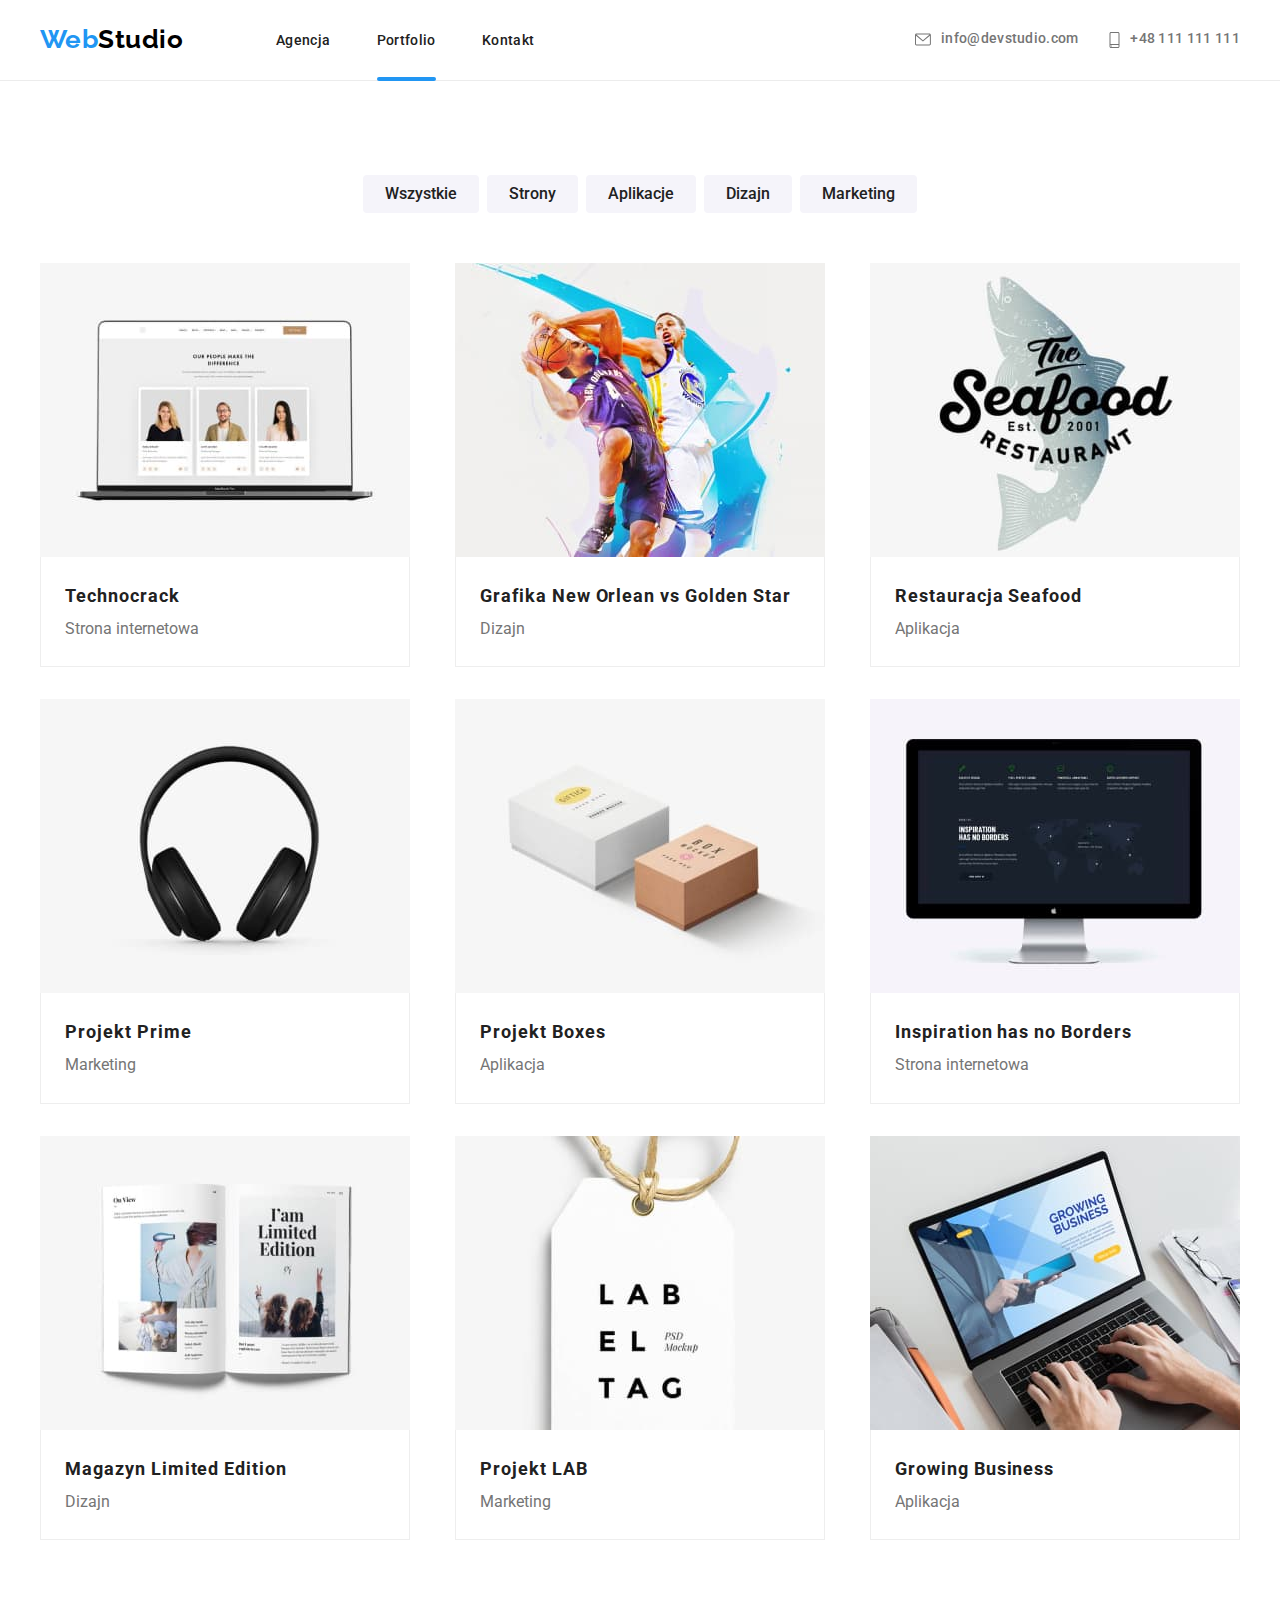
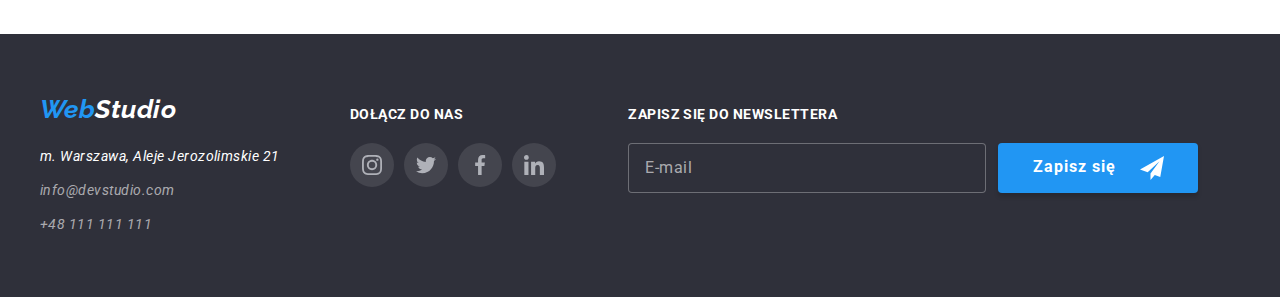
==== portfolio.html @ 19b83a30 "code update" ====
<!DOCTYPE html>
<html lang="pl">
  <head>
    <meta charset="UTF-8" />
    <title>Portfolio</title>
    <link
      rel="stylesheet"
      href="https://cdnjs.cloudflare.com/ajax/libs/modern-normalize/1.0.0/modern-normalize.min.css"
    />
    <link href="css/styles.css" rel="stylesheet" />
    <link rel="preconnect" href="https://fonts.googleapis.com" />
    <link rel="preconnect" href="https://fonts.gstatic.com" crossorigin />
    <link
      href="https://fonts.googleapis.com/css2?family=Raleway:wght@700&family=Roboto:wght@400;500;700;900&display=swap"
      rel="stylesheet"
    />
  </head>
  <body>
    <header class="header">
      <div class="container header-style list-display">
        <a class="page-logo page-logo--right" href="index.html"
          ><span class="page-logo page-logo--left">Web</span>Studio
        </a>
        <nav class="main-nav">
          <ul class="main-nav__list list-display">
            <li class="main-nav__item">
              <a class="main-nav__link" href="./index.html">Agencja</a>
            </li>
            <li>
              <a class="main-nav__link main-nav__item--is-active" href="portfolio.html"
                >Portfolio
              </a>
            </li>
            <li><a class="main-nav__link" href="">Kontakt</a></li>
          </ul>
        </nav>
        <div class="header-mail-section">
          <svg class="header-mail-section__envelope-icon" width="16" height="13">
            <use href="images/icons.svg#icon-envelope"></use>
          </svg>
          <a class="header-mail-section__link" href="mailto:info@devstudio.com">
            info@devstudio.com
          </a>
        </div>
        <div class="header-tel-section">
          <svg class="header-tel-section__smartphone-icon" width="11" height="16">
            <use href="images/icons.svg#icon-smartphone"></use>
          </svg>
          <a class="header-tel-section__link" href="tel:48111111111">+48 111 111 111</a>
        </div>
      </div>
    </header>
    <main>
      <!--PRODUCTS NAVIGATION-->
      <div class="container section">
        <nav class="portfolio-nav">
          <ul class="portfolio-nav__set list-display">
            <li>
              <button class="portfolio-nav__button" type="button">Wszystkie</button>
            </li>
            <li>
              <button class="portfolio-nav__button" type="button">Strony</button>
            </li>
            <li>
              <button class="portfolio-nav__button" type="button">Aplikacje</button>
            </li>
            <li>
              <button class="portfolio-nav__button" type="button">Dizajn</button>
            </li>
            <li>
              <button class="portfolio-nav__button" type="button">Marketing</button>
            </li>
          </ul>
        </nav>

        <!--PORTFOLIO - ALL PRODUCTS-->
        <section class="section hero">
          <ul class="product-set list-display">
            <li class="product-set__item">
              <div class="product-set__image">
                <img
                  src="images/portfolio/technocrack.jpg"
                  alt="szablon strony internetowej na ekranie komputera"
                  width="370"
                  height="294"
                />
                <div class="product-set__overlay">
                  <p class="product-set__text">
                    Technocrack jest popularną platformą wykorzystywaną do rozpowszechniania
                    koronawirusa. Firmy wykorzystują tę platformę do celów szpiegowskich i ataków na
                    niezabezpieczone serwery konkurencji
                  </p>
                </div>
              </div>
              <div class="product-set__footer">
                <div class="product-set__name">Technocrack</div>
                <div class="product-set__type">Strona internetowa</div>
              </div>
            </li>
            <li class="product-set__item">
              <div class="product-set__image">
                <img
                  src="images/portfolio/basketball_players.jpg"
                  alt="rysunek przedstawiający dwóch graczy w koszykówkę"
                  width="370"
                  height="294"
                />
                <div class="product-set__overlay">
                  <p class="product-set__text">
                    Technocrack jest popularną platformą wykorzystywaną do rozpowszechniania
                    koronawirusa. Firmy wykorzystują tę platformę do celów szpiegowskich i ataków na
                    niezabezpieczone serwery konkurencji
                  </p>
                </div>
              </div>
              <div class="product-set__footer">
                <div class="product-set__name">Grafika New Orlean vs Golden Star</div>
                <div class="product-set__type">Dizajn</div>
              </div>
            </li>
            <li class="product-set__item">
              <div class="product-set__image">
                <img
                  src="images/portfolio/seafood_restaurant_logo.jpg"
                  alt="logotyp restauracji z owocami morza"
                  width="370"
                  height="294"
                />
                <div class="product-set__overlay">
                  <p class="product-set__text">
                    Technocrack jest popularną platformą wykorzystywaną do rozpowszechniania
                    koronawirusa. Firmy wykorzystują tę platformę do celów szpiegowskich i ataków na
                    niezabezpieczone serwery konkurencji
                  </p>
                </div>
              </div>
              <div class="product-set__footer">
                <div class="product-set__name">Restauracja Seafood</div>
                <div class="product-set__type">Aplikacja</div>
              </div>
            </li>
            <li class="product-set__item">
              <div class="product-set__image">
                <img
                  src="images/portfolio/projekt_prime.jpg"
                  alt="zdjęcie słuchawek nausznych"
                  width="370"
                  height="294"
                />
                <div class="product-set__overlay">
                  <p class="product-set__text">
                    Technocrack jest popularną platformą wykorzystywaną do rozpowszechniania
                    koronawirusa. Firmy wykorzystują tę platformę do celów szpiegowskich i ataków na
                    niezabezpieczone serwery konkurencji
                  </p>
                </div>
              </div>
              <div class="product-set__footer">
                <div class="product-set__name">Projekt Prime</div>
                <div class="product-set__type">Marketing</div>
              </div>
            </li>
            <li class="product-set__item">
              <div class="product-set__image">
                <img
                  src="images/portfolio/projekt_boxes.jpg"
                  alt="zdjęcie dwóch prostokątnych opakowań"
                  width="370"
                  height="294"
                />
                <div class="product-set__overlay">
                  <p class="product-set__text">
                    Technocrack jest popularną platformą wykorzystywaną do rozpowszechniania
                    koronawirusa. Firmy wykorzystują tę platformę do celów szpiegowskich i ataków na
                    niezabezpieczone serwery konkurencji
                  </p>
                </div>
              </div>
              <div class="product-set__footer">
                <div class="product-set__name">Projekt Boxes</div>
                <div class="product-set__type">Aplikacja</div>
              </div>
            </li>
            <li class="product-set__item">
              <div class="product-set__image">
                <img
                  src="images/portfolio/insp_has_no_borders.jpg"
                  alt="monitor komputerowy wyświetlający stronę internetową"
                  width="370"
                  height="294"
                />
                <div class="product-set__overlay">
                  <p class="product-set__text">
                    Technocrack jest popularną platformą wykorzystywaną do rozpowszechniania
                    koronawirusa. Firmy wykorzystują tę platformę do celów szpiegowskich i ataków na
                    niezabezpieczone serwery konkurencji
                  </p>
                </div>
              </div>
              <div class="product-set__footer">
                <div class="product-set__name">Inspiration has no Borders</div>
                <div class="product-set__type">Strona internetowa</div>
              </div>
            </li>
            <li class="product-set__item">
              <div class="product-set__image">
                <img
                  src="images/portfolio/magazyn_lim_edition.jpg"
                  alt="zdjęcie czasopisma drukowanego"
                  width="370"
                  height="294"
                />
                <div class="product-set__overlay">
                  <p class="product-set__text">
                    Technocrack jest popularną platformą wykorzystywaną do rozpowszechniania
                    koronawirusa. Firmy wykorzystują tę platformę do celów szpiegowskich i ataków na
                    niezabezpieczone serwery konkurencji
                  </p>
                </div>
              </div>
              <div class="product-set__footer">
                <div class="product-set__name">Magazyn Limited Edition</div>
                <div class="product-set__type">Dizajn</div>
              </div>
            </li>
            <li class="product-set__item">
              <div class="product-set__image">
                <img
                  src="images/portfolio/projekt_lab.jpg"
                  alt="zdjęcie zawieszki reklamowej"
                  width="370"
                  height="294"
                />
                <div class="product-set__overlay">
                  <p class="product-set__text">
                    Technocrack jest popularną platformą wykorzystywaną do rozpowszechniania
                    koronawirusa. Firmy wykorzystują tę platformę do celów szpiegowskich i ataków na
                    niezabezpieczone serwery konkurencji
                  </p>
                </div>
              </div>
              <div class="product-set__footer">
                <div class="product-set__name">Projekt LAB</div>
                <div class="product-set__type">Marketing</div>
              </div>
            </li>
            <li class="product-set__item">
              <div class="product-set__image">
                <img
                  src="images/portfolio/growing_business.jpg"
                  alt="zdjęcie rąk piszących na klawiaturze laptopa"
                  width="370"
                  height="294"
                />
                <div class="product-set__overlay">
                  <p class="product-set__text">
                    Technocrack jest popularną platformą wykorzystywaną do rozpowszechniania
                    koronawirusa. Firmy wykorzystują tę platformę do celów szpiegowskich i ataków na
                    niezabezpieczone serwery konkurencji
                  </p>
                </div>
              </div>
              <div class="product-set__footer">
                <div class="product-set__name">Growing Business</div>
                <div class="product-set__type">Aplikacja</div>
              </div>
            </li>
          </ul>
        </section>
      </div>
    </main>
    <footer class="footer">
      <div class="container list-display footer__list">
        <address>
          <a class="page-logo page-logo--footer-right" href="index.html">
            <span class="page-logo page-logo--footer-left">Web</span>Studio
          </a>
          <div class="footer-contact">
            <a class="footer-contact__address-link" href="" target="_blank">
              m. Warszawa, Aleje Jerozolimskie 21
            </a>
            <a class="footer-contact__contact-link" href="mailto:info@devstudio.com"
              >info@devstudio.com</a
            >
            <a class="footer-contact__contact-link" href="tel:48111111111">+48 111 111 111</a>
          </div>
        </address>

        <div class="footer-icons">
          <h3 class="footer-icons__header">dołącz do nas</h3>
          <div class="social-links">
            <ul class="list-display social-links__list">
              <li class="social-links__icon-wrapper social-links__icon-wrapper--footer-background">
                <svg class="instagram-icon" width="20" height="20">
                  <use href="./images/icons.svg#icon-instagram"></use>
                </svg>
              </li>
              <li class="social-links__icon-wrapper social-links__icon-wrapper--footer-background">
                <svg class="twitter-icon" width="20" height="30">
                  <use href="./images/icons.svg#icon-twitter"></use>
                </svg>
              </li>
              <li class="social-links__icon-wrapper social-links__icon-wrapper--footer-background">
                <svg class="facebook-icon" width="20" height="20">
                  <use href="./images/icons.svg#icon-facebook"></use>
                </svg>
              </li>
              <li class="social-links__icon-wrapper social-links__icon-wrapper--footer-background">
                <svg class="linkedin-icon" width="20" height="20">
                  <use href="./images/icons.svg#icon-linkedin"></use>
                </svg>
              </li>
            </ul>
          </div>
        </div>
        <form>
          <div class="footer-form" role="group" aria-labelledby="footer-newsletter">
            <p class="footer-form__header" id="footer-newsletter">zapisz się do newslettera</p>
            <label>
              <input
                class="footer-form__input-field"
                type="email"
                name="email"
                placeholder="E-mail"
                required
              />
            </label>
            <button class="button button--newsletter-button" type="submit">
              Zapisz się
              <svg class="footer-form__newsletter-icon" width="24" height="24">
                <use href="./images/icons.svg#icon-send"></use>
              </svg>
            </button>
          </div>
        </form>
      </div>
    </footer>
  </body>
</html>
---- css/styles.css ----
/* GENERAL STYLING */

:root {
  --color-grey: rgb(238, 238, 238);
  --icon-color: rgb(175, 177, 184);
  --hover-color: rgb(33, 150, 243);
  --social-link-color: rgb(175, 177, 184);
  --social-icon-hover: rgb(255, 255, 255);
}

* {
  text-decoration: none;
  color: inherit;
  margin: 0;
  padding: 0;
}

body {
  font-family: 'Roboto', sans-serif;
  color: rgba(33, 33, 33, 1);
}

.container {
  margin: 0 auto;
  width: 75rem;
}

.section {
  padding: 5.9rem 0rem 5.9rem;
}

/* COMMON STYLING */

.list-display {
  list-style: none;
  display: flex;
  align-items: center;
  justify-content: space-between;
}

.header-style {
  justify-content: flex-start;
}

.header {
  border-bottom: 0.06rem solid rgb(236, 236, 236);
}

.page-logo {
  font-family: 'Raleway', sans-serif;
  font-weight: 700;
  font-size: 1.6rem;
  line-height: 1.18;
  letter-spacing: 0.03rem;
}

.page-logo--right {
  color: rgba(0, 0, 0, 1);
  padding: 1.5rem 0rem 1.6rem;
  margin-right: 5.8rem;
}

.page-logo--left {
  color: rgba(33, 150, 243, 1);
  padding: 1.5rem 0rem 1.6rem;
}

.header-mail-section {
  display: flex;
  justify-content: center;
  align-items: center;
  column-gap: 0.63rem;
}

.header-tel-section {
  display: flex;
  justify-content: center;
  align-items: center;
  column-gap: 0.63rem;
}

.header-mail-section__link,
.header-tel-section__link {
  color: rgba(117, 117, 117, 1);
  font-weight: 500;
  font-size: 0.9rem;
  line-height: 1.17;
  letter-spacing: 0.02rem;
  transition-property: color;
  transition-duration: 250ms;
  transition-timing-function: cubic-bezier(0.4, 0, 0.2, 1);
}

.header-mail-section__link {
  margin-right: 1.9rem;
}

.header-mail-section__envelope-icon,
.header-tel-section__smartphone-icon {
  fill: rgba(117, 117, 117, 1);
  cursor: pointer;
  transition-property: fill;
  transition-duration: 250ms;
  transition-timing-function: cubic-bezier(0.4, 0, 0.2, 1);
}

.header-mail-section:hover .header-mail-section__envelope-icon {
  fill: var(--hover-color);
}
.header-mail-section:hover .header-mail-section__link {
  color: var(--hover-color);
}

.header-tel-section:hover .header-tel-section__smartphone-icon {
  fill: var(--hover-color);
}

.header-tel-section:hover .header-tel-section__link {
  color: var(--hover-color);
}

.header-mail-section__link:focus,
.header-tel-section__link:focus {
  color: var(--hover-color);
}

.main-nav {
  flex: 1;
}

.main-nav__list {
  justify-content: flex-start;
  column-gap: 2.9rem;
}

.main-nav__link {
  font-weight: 500;
  font-size: 0.9rem;
  line-height: 1.03;
  letter-spacing: 0.02rem;
  transition-property: color;
  transition-duration: 250ms;
  transition-timing-function: cubic-bezier(0.4, 0, 0.2, 1);
}

.main-nav__item--is-active .main-nav__link {
  color: var(--hover-color);
}

.main-nav__item--is-active {
  position: relative;
}

.main-nav__item--is-active::after {
  content: '';
  position: absolute;
  top: 2.84rem;
  left: 0;
  display: inline-block;
  width: 100%;
  height: 0.25rem;
  background-color: var(--hover-color);
  border-radius: 0.13rem;
}

.main-nav__link:hover,
.main-nav__link:focus {
  color: var(--hover-color);
}

.footer {
  background-color: rgb(47, 48, 58);
  padding: 3.75rem 0rem 3.75rem;
}

.page-logo--footer-left {
  color: var(--hover-color);
}

.page-logo--footer-right {
  color: rgba(255, 255, 255, 1);
}

.footer-contact {
  display: flex;
  flex-direction: column;
  align-items: flex-start;
  margin-top: 1.25rem;
  font-size: 0.9rem;
  line-height: 1.7;
  letter-spacing: 0.03rem;
}

.footer-contact__address-link {
  color: rgba(255, 255, 255, 1);
}

.footer-contact__contact-link {
  color: rgba(255, 255, 255, 0.6);
  margin-top: 0.6rem;
  transition-property: color;
  transition-duration: 250ms;
  transition-timing-function: cubic-bezier(0.4, 0, 0.2, 1);
}

.footer-contact__contact-link:hover,
.footer-contact__address-link:hover {
  color: var(--hover-color);
}

.footer-contact__contact-link:focus,
.footer-contact__address-link:focus {
  color: var(--hover-color);
}

.footer-icons__header {
  color: rgba(255, 255, 255, 1);
  font-weight: 700;
  font-size: 0.88rem;
  line-height: 1.14;
  letter-spacing: 0.03rem;
  text-transform: uppercase;
  margin-bottom: 1.25rem;
}

.footer__list {
  justify-content: flex-start;
  align-items: flex-start;
}

.footer-icons {
  margin-left: 4.38rem;
  margin-top: 0.75rem;
}

.social-links__icon-wrapper--footer-background {
  background-color: rgba(255, 255, 255, 0.1);
}

.footer-instagram-icon,
.footer-twitter-icon,
.footer-facebook-icon,
.footer-linkedin-icon {
  fill: rgba(255, 255, 255, 1);
}

.footer-icon-wrapper:hover {
  background-color: var(--hover-color);
}

.footer-form {
  display: flex;
  position: relative;
  flex-direction: column;
  align-items: flex-start;
  width: 35.63rem;
  margin-left: 4.5rem;
}

.footer-form__header {
  color: rgba(255, 255, 255, 1);
  font-weight: 700;
  font-size: 0.88rem;
  line-height: 1.14;
  letter-spacing: 0.03rem;
  text-transform: uppercase;
  margin-top: 0.75rem;
  margin-bottom: 1.25rem;
}

.button--newsletter-button {
  display: flex;
  justify-content: center;
  align-items: center;
  column-gap: 1.5rem;
  position: absolute;
  bottom: 0;
  right: 0;
  width: 12.5rem;
  height: 3.13rem;
}

.footer-form__newsletter-icon {
  fill: rgb(255, 255, 255);
}

.footer-form__input-field {
  background-color: rgba(47, 48, 58, 1);
  width: 22.38rem;
  height: 3.13rem;
  padding-left: 1rem;
  border: 0.06rem solid rgba(255, 255, 255, 0.3);
  border-radius: 0.25rem;
  color: rgba(255, 255, 255, 1);
  outline: none;
}

.footer-form__input-field::placeholder {
  color: rgba(255, 255, 255, 0.6);
  line-height: 1.25rem;
  letter-spacing: 0.03rem;
}

.footer-form__input-field:focus,
.footer-form__input-field:hover {
  border: 0.06rem solid var(--hover-color);
}

/* INDEX.HTML STYLING */
.main-slogan {
  max-width: 100rem;
  margin: 0 auto;
  background-color: rgba(47, 48, 58, 0.4);
  background-image: url('../images/section/header_background.jpg');
  background-image: linear-gradient(to right, rgb(47, 48, 58) 40%);
  background-size: cover;
}

.main-slogan__text {
  color: rgba(255, 255, 255, 1);
  text-transform: uppercase;
  text-align: center;
  width: 43.5rem;
  margin-top: 6.63rem;
  font-weight: 900;
  font-size: 2.9rem;
  letter-spacing: 0.06rem;
  line-height: 1.36;
  margin-left: auto;
  margin-right: auto;
  margin-bottom: 1.87rem;
}

.button {
  background-color: rgb(33, 150, 243);
  color: rgba(255, 255, 255, 1);
  font-weight: 700;
  font-size: 1rem;
  letter-spacing: 0.06rem;
  line-height: 1.9;
  border: none;
  transition: background-color 250ms cubic-bezier(0.4, 0, 0.2, 1);
  box-shadow: 0rem 0.24rem 0.25rem rgba(0, 0, 0, 0.15);
  border-radius: 0.25rem;
  cursor: pointer;
}

.button:hover,
.button:focus {
  background-color: rgba(0, 124, 214, 1);
}

.button--order-button {
  padding: 0.63rem 2.56rem 0.63rem 2.63rem;
  margin-bottom: 6.63rem;
  margin-left: 31.2rem;
}

.main-description {
  padding-bottom: 0;
}

.main-description__set {
  column-gap: 1.88rem;
}

.main-description__item {
  flex-basis: calc((100% - 5.6rem) / 4);
}

.main-description__card {
  background-color: rgba(245, 244, 250, 1);
  height: 7.5rem;
  margin-bottom: 1.88rem;
  padding-left: 6.48rem;
  padding-top: 1.56rem;
}

.main-description__header {
  text-transform: uppercase;
  margin-bottom: 0.63rem;
  font-weight: 700;
  font-size: 0.86rem;
  line-height: 1.17;
  letter-spacing: 0.03rem;
}

.main-description__paragraph {
  color: rgba(117, 117, 117, 1);
  width: 16.9rem;
  font-size: 0.86rem;
  line-height: 1.7;
  letter-spacing: 0.03rem;
}

.hero {
  padding: 0;
}

.hero-header {
  text-align: center;
  font-size: 2rem;
  line-height: 1.17;
  letter-spacing: 0.03rem;
  margin-bottom: 3.1rem;
}

.hero-list__item {
  position: relative;
}

.hero-list__label {
  position: absolute;
  left: 0;
  top: 14rem;
  width: 100%;
  height: 4.38rem;
  background-color: rgba(47, 48, 58, 0.8);
}

.hero-list__slogan {
  font-weight: 700;
  font-size: 0.88rem;
  line-height: 1rem;
  text-align: center;
  margin-top: 1.69rem;
  letter-spacing: 0.03rem;
  text-transform: uppercase;
  color: rgb(255, 255, 255);
}

.our-team {
  background-color: rgb(245, 244, 250);
}

.team-members-card {
  display: flex;
  flex-direction: column;
  justify-content: center;
  align-items: center;
  row-gap: 0.63rem;
  padding-bottom: 1.88rem;
  background-color: rgba(255, 255, 255, 1);
  box-shadow: 0rem 0.06rem 0.19rem rgba(0, 0, 0, 0.12), 0rem 0.06rem 0.06rem rgba(0, 0, 0, 0.14),
    0rem 0.13rem 0.06rem rgba(0, 0, 0, 0.2);
  border-radius: 0rem 0rem 0.25rem 0.25rem;
}

.team-members-card__image {
  display: block;
  margin-bottom: 1.25rem;
}

.team-members-card__name {
  font-weight: 500;
  font-size: 1rem;
  line-height: 1.17;
  letter-spacing: 0.03rem;
}

.team-members-card__job {
  color: rgba(117, 117, 117, 1);
  font-size: 1rem;
  line-height: 1.17;
  letter-spacing: 0.03rem;
}

.social-links__icon-wrapper {
  display: flex;
  justify-content: center;
  align-items: center;
  width: 2.75rem;
  height: 2.75rem;
  border-radius: 50%;
  transition-property: background-color, fill;
  transition-duration: 250ms;
  transition-timing-function: cubic-bezier(0.4, 0, 0.2, 1);
  cursor: pointer;
}

.social-links__icon-wrapper:hover {
  background-color: var(--hover-color);
}

.social-links__icon-wrapper:hover .instagram-icon {
  fill: var(--social-icon-hover);
}

.social-links__icon-wrapper:hover .twitter-icon {
  fill: var(--social-icon-hover);
}

.social-links__icon-wrapper:hover .facebook-icon {
  fill: var(--social-icon-hover);
}

.social-links__icon-wrapper:hover .linkedin-icon {
  fill: var(--social-icon-hover);
}

.instagram-icon,
.twitter-icon,
.facebook-icon,
.linkedin-icon {
  fill: var(--social-link-color);
}

.instagram-icon:hover {
  fill: var(--social-icon-hover);
}

.twitter-icon:hover {
  fill: var(--social-icon-hover);
}

.facebook-icon:hover {
  fill: var(--social-icon-hover);
}

.linkedin-icon:hover {
  fill: var(--social-icon-hover);
}

.social-links__list {
  justify-content: space-between;
  column-gap: 0.63rem;
  margin-top: 0.38rem;
}

.our-clients-list__icon {
  fill: var(--icon-color);
  transition-property: fill;
  transition-duration: 250ms;
  transition-timing-function: cubic-bezier(0.4, 0, 0.2, 1);
}

.our-clients-list__item {
  display: flex;
  justify-content: center;
  align-items: center;
  flex-basis: calc((100% - 11.25rem) / 6);
  height: 5.75rem;
  border: 0.06rem solid rgba(175, 177, 184, 1);
  border-radius: 0.25rem;
  transition-property: border-color, fill;
  transition-duration: 250ms;
  transition-timing-function: cubic-bezier(0.4, 0, 0.2, 1);
}

.our-clients-list__item:hover {
  cursor: pointer;
  border: 0.06rem solid rgb(33, 150, 243);
  border-radius: 0.25rem;
}

.our-clients-list__item:hover .our-clients-list__icon {
  cursor: pointer;
  fill: var(--hover-color);
}

.our-clients-list__item:focus {
  border: 0.06rem solid rgb(33, 150, 243);
  border-radius: 0.25rem;
}

.our-clients-item:focus .our-clients-list__icon {
  cursor: pointer;
  fill: var(--hover-color);
}

/* MODAL */

.backdrop {
  position: fixed;
  left: 0;
  top: 0;
  width: 100%;
  height: 100%;
  background-color: rgba(0, 0, 0, 0.5);
}

.modal__close-button {
  position: absolute;
  width: 1.88rem;
  height: 1.88rem;
  top: 0.5rem;
  right: 0.5rem;
  border: 0.06rem solid rgba(0, 0, 0, 0.1);
  background-color: rgb(255, 255, 255);
  border-radius: 50%;
  transition-property: background-color, color;
  transition-duration: 250ms;
  transition-timing-function: cubic-bezier(0.4, 0, 0.2, 1);
}

.modal__close-button:hover,
.modal__close-button:focus {
  background-color: rgba(0, 0, 0);
  color: rgb(255, 255, 255);
  cursor: pointer;
}

.modal {
  position: absolute;
  top: 50%;
  left: 50%;
  width: 33rem;
  height: 36.31rem;
  padding: 2.5rem;
  background-color: rgb(255, 255, 255);
  transform: translate(-50%, -50%);
  transition-duration: 250ms;
  transition-timing-function: cubic-bezier(0.4, 0, 0.2, 1);
}

.backdrop.is-hidden .modal {
  transform: translate(-50%, -50%) scale(0.5);
}

.is-hidden {
  pointer-events: none;
  visibility: hidden;
  opacity: 0;
  transition-duration: 250ms;
  transition-timing-function: cubic-bezier(0.4, 0, 0.2, 1);
}

/* MODAL FORM */
.modal-form {
  position: relative;
  display: flex;
  row-gap: 0.63rem;
  flex-direction: column;
}

.modal-form__header {
  font-weight: 700;
  font-size: 1.25rem;
  line-height: 1.44rem;
  text-align: center;
  letter-spacing: 0.03rem;
  margin-bottom: 0.5rem;
  color: rgb(33, 33, 33);
}

.modal-form__label {
  display: flex;
  position: relative;
  flex-direction: column;
  justify-content: center;
  row-gap: 0.25rem;
  font-size: 0.75rem;
  line-height: 0.88rem;
  letter-spacing: 0.01rem;
  color: rgb(117, 117, 117);
}

.modal-form__input {
  width: 28rem;
  height: 2.5rem;
  padding-left: 2.63rem;
  border: 0.06rem solid rgba(33, 33, 33, 0.2);
  border-radius: 0.25rem;
}

.modal-form__input:focus {
  border: 0.06rem solid var(--hover-color);
}

.modal-form__input:focus + .modal-form__icon {
  fill: var(--hover-color);
}

.form-footer {
  position: relative;
  display: flex;
  justify-content: center;
  align-items: center;
  font-size: 0.88rem;
  line-height: 1.5rem;
  letter-spacing: 0.03rem;
  color: rgba(117, 117, 117, 1);
}

.form-footer__policy-label {
  display: flex;
  justify-content: center;
  align-items: center;
}

/* HIDE DEFAULT CHECKBOX */
.form-footer__policy-input {
  position: absolute;
  display: inline-block;
  left: 0.81rem;
  opacity: 0;
  cursor: pointer;
}

/* CREATE CUSTOM CHECKBOX */
.form-footer__checkbox-unchecked,
.form-footer__checkbox-checked {
  margin-right: 0.44rem;
}

.form-footer__checkbox-checked {
  display: none;
  fill: rgb(255, 255, 255);
}

.form-footer__policy-input:focus + .form-footer__checkbox-unchecked {
  box-shadow: 0 0 0 0.19rem var(--hover-color);
}

.form-footer__policy-label:hover {
  cursor: pointer;
}

.form-footer__policy-input:checked ~ .form-footer__checkbox-checked {
  display: inline-block;
}

.form-footer__policy-input:checked + .form-footer__checkbox-unchecked {
  display: none;
}

/* ------------------------- */

.form-footer__link {
  text-decoration: underline;
  color: rgba(33, 150, 243, 1);
}

.modal-form__comment-section {
  resize: none;
  padding: 0.75rem 1rem;
  border: 0.06rem solid rgba(33, 33, 33, 0.2);
  border-radius: 0.25rem;
}

.modal-form__comment-section,
.modal-form__input {
  outline: none;
  transition: border 250ms cubic-bezier(0.4, 0, 0.2, 1);
}

.modal-form__comment-section:focus,
.modal-form__input:focus {
  border: 0.06rem solid var(--hover-color);
}

.modal-form__comment-section::placeholder {
  font-size: 0.75rem;
  line-height: 0.88rem;
  letter-spacing: 0.01rem;
  color: rgba(117, 117, 117, 0.5);
}

.button--modal-footer {
  position: absolute;
  bottom: 2.5rem;
  left: 50%;
  transform: translateX(-50%);
  width: 12.5rem;
  height: 3.13rem;
}

.modal-form__icon {
  position: absolute;
  left: 0.88rem;
  top: 1.81rem;
  fill: rgb(33, 33, 33);
  transition: fill 250ms cubic-bezier(0.4, 0, 0.2, 1);
}

/* PORTFOLIO.HTML STYLING */
.portfolio-nav__set {
  margin-bottom: 3.13rem;
  justify-content: center;
  column-gap: 0.5rem;
}

.portfolio-nav__button {
  background-color: rgb(245, 244, 250);
  color: rgb(33, 33, 33);
  font-weight: 500;
  font-size: 1rem;
  padding: 0.37rem 1.38rem;
  line-height: 1.6;
  border: none;
  border-radius: 0.25rem;
  cursor: pointer;
  transition-property: background-color, color;
  transition-duration: 250ms;
  transition-timing-function: cubic-bezier(0.4, 0, 0.2, 1);
}

.portfolio-nav__button:hover {
  background-color: rgb(33, 150, 243);
  color: rgb(255, 255, 255);
  box-shadow: 0rem 0.19rem 0.06rem rgba(0, 0, 0, 0.1), 0rem 0.06rem 0.13rem rgba(0, 0, 0, 0.08),
    0rem 0.13rem 0.13rem rgba(0, 0, 0, 0.12);
}

.portfolio-nav__button:focus {
  background-color: rgb(33, 150, 243);
  color: rgb(255, 255, 255);
  box-shadow: 0rem 0.19rem 0.06rem rgba(0, 0, 0, 0.1), 0rem 0.06rem 0.13rem rgba(0, 0, 0, 0.08),
    0rem 0.13rem 0.13rem rgba(0, 0, 0, 0.12);
}

.product-set__name {
  font-weight: 700;
  font-size: 1.1rem;
  letter-spacing: 0.06rem;
  line-height: 2;
}

.product-set__type {
  color: rgba(117, 117, 117, 1);
  font-size: 1rem;
  line-height: 1.9;
}

.product-set {
  flex-wrap: wrap;
  row-gap: 2rem;
}

.product-set__item {
  flex-basis: calc((100% - 5.62rem) / 3);
  transition-property: box-shadow;
  transition-duration: 250ms;
  transition-timing-function: cubic-bezier(0.4, 0, 0.2, 1);
}

.product-set__image {
  display: block;
}

.product-set__image {
  position: relative;
  overflow: hidden;
  width: 100%;
  height: 18.38rem;
}

.product-set__overlay {
  position: absolute;
  bottom: 0;
  left: 0;
  width: 100%;
  height: 100%;
  background-color: rgba(33, 150, 243, 0.9);
  transform: translateY(100%);
  transition-duration: 250ms;
  transition-timing-function: cubic-bezier(0.4, 0, 0.2, 1);
}

.product-set__text {
  font-size: 1.13rem;
  line-height: 1.56;
  color: rgba(255, 255, 255, 1);
  margin: 3.06rem 2.81rem 3.06rem 1.5rem;
}

.product-set__item:hover {
  box-shadow: 0rem 0.06rem 0.06rem rgba(0, 0, 0, 0.12), 0rem 0.25rem 0.25rem rgba(0, 0, 0, 0.06),
    0.06rem 0.25rem 0.36rem rgba(0, 0, 0, 0.16);
  cursor: pointer;
}

.product-set__item:hover .product-set__overlay {
  transform: translateY(0);
}

.product-set__footer {
  padding: 1.37rem 1.5rem;
  border: solid var(--color-grey);
  border-width: 0rem 0.05rem 0.05rem 0.05rem;
}
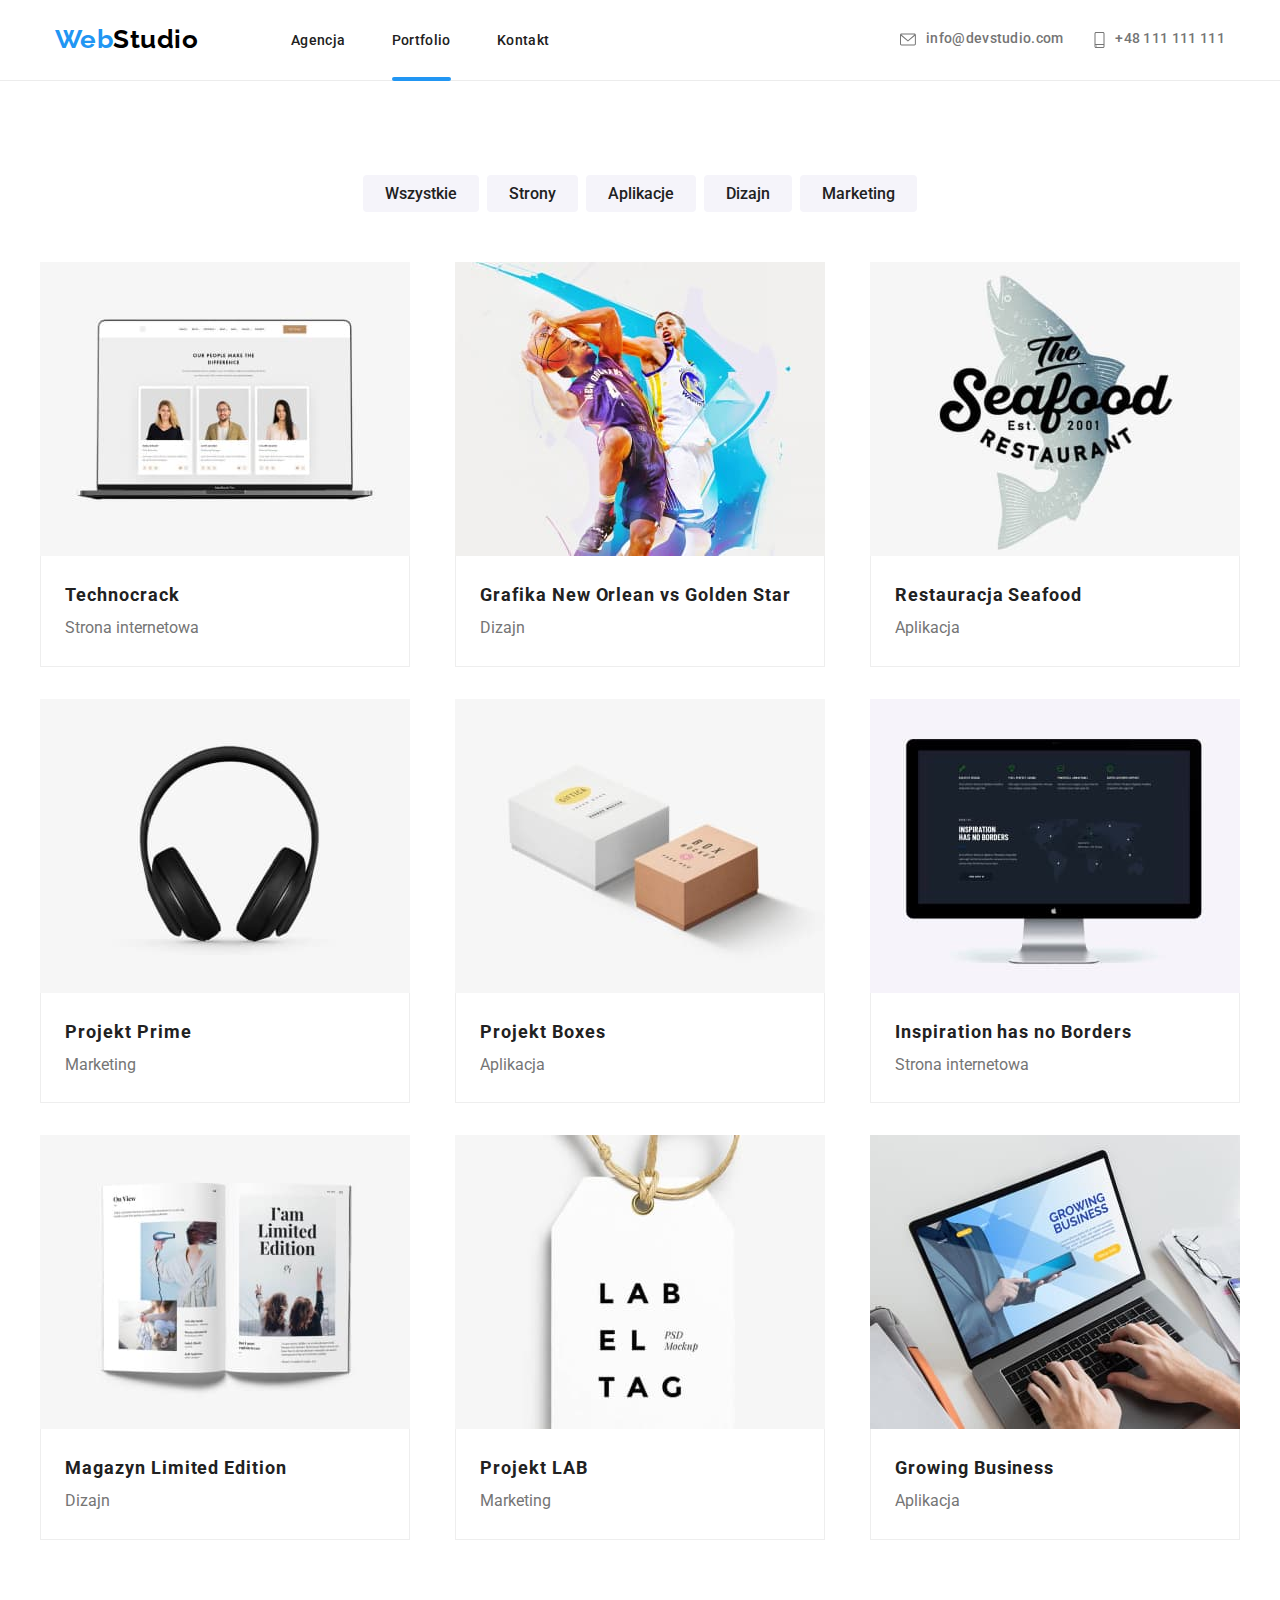
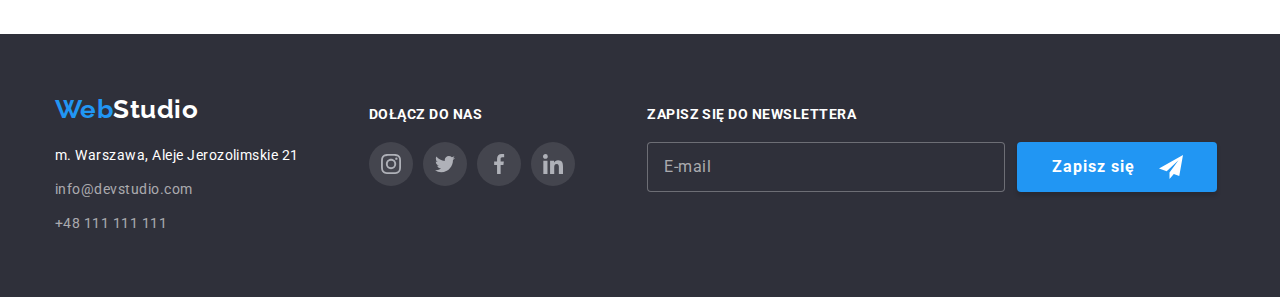
==== commit 9065f8ab: "code update" ====
--- a/portfolio.html
+++ b/portfolio.html
@@ -7,7 +7,7 @@
       rel="stylesheet"
       href="https://cdnjs.cloudflare.com/ajax/libs/modern-normalize/1.0.0/modern-normalize.min.css"
     />
-    <link href="css/styles.css" rel="stylesheet" />
+    <link href="css/main.min.css" rel="stylesheet" />
     <link rel="preconnect" href="https://fonts.googleapis.com" />
     <link rel="preconnect" href="https://fonts.gstatic.com" crossorigin />
     <link
@@ -271,7 +271,7 @@
     </main>
     <footer class="footer">
       <div class="container list-display footer__list">
-        <address>
+        <address class="address">
           <a class="page-logo page-logo--footer-right" href="index.html">
             <span class="page-logo page-logo--footer-left">Web</span>Studio
           </a>
--- a/css/main.min.css
+++ b/css/main.min.css
@@ -0,0 +1 @@
+*{text-decoration:none;color:inherit;margin:0;padding:0}body{font-family:"Roboto",sans-serif;color:#212121}.container{margin:0 auto;width:75rem;padding:0 .938rem}.section{padding:5.875rem 0}.hero{padding:0}.list-display{list-style:none;display:-webkit-box;display:-ms-flexbox;display:flex;-webkit-box-align:center;-ms-flex-align:center;align-items:center;-webkit-box-pack:justify;-ms-flex-pack:justify;justify-content:space-between}.hero-header{text-align:center;font-size:2rem;line-height:1.17;letter-spacing:.03rem;margin-bottom:3.1rem}.address{font-style:normal}.header-style{-webkit-box-pack:start;-ms-flex-pack:start;justify-content:flex-start}.header{border-bottom:.06rem solid #ececec}.header-mail-section{display:-webkit-box;display:-ms-flexbox;display:flex;-webkit-box-pack:center;-ms-flex-pack:center;justify-content:center;-webkit-box-align:center;-ms-flex-align:center;align-items:center;-webkit-column-gap:.63rem;-moz-column-gap:.63rem;column-gap:.63rem}.header-mail-section:hover .header-mail-section__envelope-icon{fill:#2196f3}.header-mail-section:hover .header-mail-section__link{color:#2196f3}.header-tel-section{display:-webkit-box;display:-ms-flexbox;display:flex;-webkit-box-pack:center;-ms-flex-pack:center;justify-content:center;-webkit-box-align:center;-ms-flex-align:center;align-items:center;-webkit-column-gap:.63rem;-moz-column-gap:.63rem;column-gap:.63rem}.header-tel-section:hover .header-tel-section__smartphone-icon{fill:#2196f3}.header-tel-section:hover .header-tel-section__link{color:#2196f3}.header-mail-section__link{color:#757575;font-weight:500;font-size:.9rem;line-height:1.17;letter-spacing:.02rem;-webkit-transition-property:color;transition-property:color;-webkit-transition-duration:250ms;transition-duration:250ms;-webkit-transition-timing-function:cubic-bezier(0.4, 0, 0.2, 1);transition-timing-function:cubic-bezier(0.4, 0, 0.2, 1);margin-right:1.9rem}.header-mail-section__link:focus{color:#2196f3}.header-tel-section__link{color:#757575;font-weight:500;font-size:.9rem;line-height:1.17;letter-spacing:.02rem;-webkit-transition-property:color;transition-property:color;-webkit-transition-duration:250ms;transition-duration:250ms;-webkit-transition-timing-function:cubic-bezier(0.4, 0, 0.2, 1);transition-timing-function:cubic-bezier(0.4, 0, 0.2, 1)}.header-tel-section__link:focus{color:#2196f3}.header-mail-section__envelope-icon{fill:#757575;cursor:pointer;-webkit-transition-property:fill;transition-property:fill;-webkit-transition-duration:250ms;transition-duration:250ms;-webkit-transition-timing-function:cubic-bezier(0.4, 0, 0.2, 1);transition-timing-function:cubic-bezier(0.4, 0, 0.2, 1)}.header-tel-section__smartphone-icon{fill:#757575;cursor:pointer;-webkit-transition-property:fill;transition-property:fill;-webkit-transition-duration:250ms;transition-duration:250ms;-webkit-transition-timing-function:cubic-bezier(0.4, 0, 0.2, 1);transition-timing-function:cubic-bezier(0.4, 0, 0.2, 1)}.main-nav{-webkit-box-flex:1;-ms-flex:1;flex:1}.main-nav__list{-webkit-box-pack:start;-ms-flex-pack:start;justify-content:flex-start;-webkit-column-gap:2.9rem;-moz-column-gap:2.9rem;column-gap:2.9rem}.main-nav__link{font-weight:500;font-size:.9rem;line-height:1.03;letter-spacing:.02rem;-webkit-transition-property:color;transition-property:color;-webkit-transition-duration:250ms;transition-duration:250ms;-webkit-transition-timing-function:cubic-bezier(0.4, 0, 0.2, 1);transition-timing-function:cubic-bezier(0.4, 0, 0.2, 1)}.main-nav__link:hover{color:#2196f3}.main-nav__link:focus{color:#2196f3}.main-nav__item--is-active{position:relative}.main-nav__item--is-active .main-nav__link{color:#2196f3}.main-nav__item--is-active::after{content:"";position:absolute;top:2.84rem;left:0;display:inline-block;width:100%;height:.25rem;background-color:#2196f3;border-radius:.13rem}.page-logo{font-family:"Raleway",sans-serif;font-weight:700;font-size:1.6rem;line-height:1.18;letter-spacing:.03rem}.page-logo--left{color:#2196f3;padding:1.5rem 0rem 1.6rem}.page-logo--right{color:#000;padding:1.5rem 0rem 1.6rem;margin-right:5.8rem}.page-logo--footer-left{color:#2196f3}.page-logo--footer-right{color:#fff}.main-slogan{background-image:-webkit-gradient(linear, left top, right top, color-stop(0.4, rgb(47, 48, 58))),url("../images/section/header_background.jpg");background-image:linear-gradient(to right, rgb(47, 48, 58) 0.4),url("../images/section/header_background.jpg");background-color:rgba(47,48,58,.4);background-repeat:no-repeat;background-position:center;text-align:center}.main-slogan__text{color:#fff;text-transform:uppercase;text-align:center;width:43.5rem;margin-top:6.63rem;font-weight:900;font-size:2.75rem;letter-spacing:.06rem;line-height:1.36;margin:6.625rem 15.75rem 1.875rem}.hero-list__item{position:relative}.hero-list__label{position:absolute;left:0;top:14rem;width:100%;height:4.38rem;background-color:rgba(47,48,58,.8)}.hero-list__slogan{font-weight:700;font-size:.88rem;line-height:1rem;text-align:center;margin-top:1.69rem;letter-spacing:.03rem;text-transform:uppercase;color:#fff}.main-description{padding-bottom:0}.main-description__set{-webkit-column-gap:1.88rem;-moz-column-gap:1.88rem;column-gap:1.88rem}.main-description__item{-ms-flex-preferred-size:calc((100% - 5.6rem)/4);flex-basis:calc((100% - 5.6rem)/4)}.main-description__card{background-color:#f5f4fa;height:7.5rem;margin-bottom:1.88rem;padding-left:6.48rem;padding-top:1.56rem}.main-description__header{text-transform:uppercase;margin-bottom:.63rem;font-weight:700;font-size:.86rem;line-height:1.17;letter-spacing:.03rem}.main-description__paragraph{color:#757575;width:16.9rem;font-size:.86rem;line-height:1.7;letter-spacing:.03rem}.our-team{background-color:#f5f4fa}.team-members-card{display:-webkit-box;display:-ms-flexbox;display:flex;-webkit-box-orient:vertical;-webkit-box-direction:normal;-ms-flex-direction:column;flex-direction:column;-webkit-box-pack:center;-ms-flex-pack:center;justify-content:center;-webkit-box-align:center;-ms-flex-align:center;align-items:center;row-gap:.63rem;padding-bottom:1.88rem;background-color:#fff;-webkit-box-shadow:0rem .06rem .19rem rgba(0,0,0,.12),0rem .06rem .06rem rgba(0,0,0,.14),0rem .13rem .06rem rgba(0,0,0,.2);box-shadow:0rem .06rem .19rem rgba(0,0,0,.12),0rem .06rem .06rem rgba(0,0,0,.14),0rem .13rem .06rem rgba(0,0,0,.2);border-radius:0rem 0rem .25rem .25rem}.team-members-card__image{display:block;margin-bottom:1.25rem}.team-members-card__name{font-weight:500;font-size:1rem;line-height:1.17;letter-spacing:.03rem}.team-members-card__job{color:#757575;font-size:1rem;line-height:1.17;letter-spacing:.03rem}.social-links__icon-wrapper{display:-webkit-box;display:-ms-flexbox;display:flex;-webkit-box-pack:center;-ms-flex-pack:center;justify-content:center;-webkit-box-align:center;-ms-flex-align:center;align-items:center;width:2.75rem;height:2.75rem;border-radius:50%;-webkit-transition-property:background-color,fill;transition-property:background-color,fill;-webkit-transition-duration:250ms;transition-duration:250ms;-webkit-transition-timing-function:cubic-bezier(0.4, 0, 0.2, 1);transition-timing-function:cubic-bezier(0.4, 0, 0.2, 1);cursor:pointer}.social-links__icon-wrapper:hover{background-color:#2196f3}.social-links__icon-wrapper:hover .instagram-icon{fill:#fff}.social-links__icon-wrapper:hover .twitter-icon{fill:#fff}.social-links__icon-wrapper:hover .facebook-icon{fill:#fff}.social-links__icon-wrapper:hover .linkedin-icon{fill:#fff}.instagram-icon{fill:#afb1b8}.instagram-icon:hover{fill:#fff}.twitter-icon{fill:#afb1b8}.twitter-icon:hover{fill:#fff}.facebook-icon{fill:#afb1b8}.facebook-icon:hover{fill:#fff}.linkedin-icon{fill:#afb1b8}.linkedin-icon:hover{fill:#fff}.social-links__list{-webkit-box-pack:justify;-ms-flex-pack:justify;justify-content:space-between;-webkit-column-gap:.63rem;-moz-column-gap:.63rem;column-gap:.63rem;margin-top:.38rem}.our-clients-list__icon{fill:#afb1b8;-webkit-transition-property:fill;transition-property:fill;-webkit-transition-duration:250ms;transition-duration:250ms;-webkit-transition-timing-function:cubic-bezier(0.4, 0, 0.2, 1);transition-timing-function:cubic-bezier(0.4, 0, 0.2, 1)}.our-clients-list__item{display:-webkit-box;display:-ms-flexbox;display:flex;-webkit-box-pack:center;-ms-flex-pack:center;justify-content:center;-webkit-box-align:center;-ms-flex-align:center;align-items:center;-ms-flex-preferred-size:calc((100% - 11.25rem)/6);flex-basis:calc((100% - 11.25rem)/6);height:5.75rem;border:.06rem solid #afb1b8;border-radius:.25rem;-webkit-transition-property:border-color,fill;transition-property:border-color,fill;-webkit-transition-duration:250ms;transition-duration:250ms;-webkit-transition-timing-function:cubic-bezier(0.4, 0, 0.2, 1);transition-timing-function:cubic-bezier(0.4, 0, 0.2, 1)}.our-clients-list__item:hover{cursor:pointer;border:.06rem solid #2196f3;border-radius:.25rem}.our-clients-list__item:hover .our-clients-list__icon{cursor:pointer;fill:#2196f3}.our-clients-list__item:focus{border:.06rem solid #2196f3;border-radius:.25rem}.our-clients-item:focus .our-clients-list__icon{cursor:pointer;fill:#2196f3}.backdrop{position:fixed;left:0;top:0;width:100%;height:100%;background-color:rgba(0,0,0,.5)}.modal{position:absolute;top:50%;left:50%;width:33rem;height:36.31rem;padding:2.5rem;background-color:#fff;-webkit-transform:translate(-50%, -50%);transform:translate(-50%, -50%);-webkit-transition-duration:250ms;transition-duration:250ms;-webkit-transition-timing-function:cubic-bezier(0.4, 0, 0.2, 1);transition-timing-function:cubic-bezier(0.4, 0, 0.2, 1)}.backdrop.is-hidden .modal{-webkit-transform:translate(-50%, -50%) scale(0.5);transform:translate(-50%, -50%) scale(0.5)}.is-hidden{pointer-events:none;visibility:hidden;opacity:0;-webkit-transition-duration:250ms;transition-duration:250ms;-webkit-transition-timing-function:cubic-bezier(0.4, 0, 0.2, 1);transition-timing-function:cubic-bezier(0.4, 0, 0.2, 1)}.modal-form{position:relative;display:-webkit-box;display:-ms-flexbox;display:flex;row-gap:.63rem;-webkit-box-orient:vertical;-webkit-box-direction:normal;-ms-flex-direction:column;flex-direction:column}.modal-form__header{font-weight:700;font-size:1.25rem;line-height:1.44rem;text-align:center;letter-spacing:.03rem;margin-bottom:.5rem;color:#212121}.modal-form__label{display:-webkit-box;display:-ms-flexbox;display:flex;position:relative;-webkit-box-orient:vertical;-webkit-box-direction:normal;-ms-flex-direction:column;flex-direction:column;-webkit-box-pack:center;-ms-flex-pack:center;justify-content:center;row-gap:.25rem;font-size:.75rem;line-height:.88rem;letter-spacing:.01rem;color:#757575}.modal-form__input{width:28rem;height:2.5rem;padding-left:2.63rem;border:.06rem solid rgba(33,33,33,.2);border-radius:.25rem;outline:none;-webkit-transition:border 250ms cubic-bezier(0.4, 0, 0.2, 1);transition:border 250ms cubic-bezier(0.4, 0, 0.2, 1)}.modal-form__input:focus{border:.06rem solid #2196f3;border:.06rem solid #2196f3}.modal-form__input:focus+.modal-form__icon{fill:#2196f3}.form-footer{position:relative;display:-webkit-box;display:-ms-flexbox;display:flex;-webkit-box-pack:center;-ms-flex-pack:center;justify-content:center;-webkit-box-align:center;-ms-flex-align:center;align-items:center;font-size:.88rem;line-height:1.5rem;letter-spacing:.03rem;color:#757575}.form-footer__policy-label{display:-webkit-box;display:-ms-flexbox;display:flex;-webkit-box-pack:center;-ms-flex-pack:center;justify-content:center;-webkit-box-align:center;-ms-flex-align:center;align-items:center}.form-footer__policy-label:hover{cursor:pointer}.form-footer__policy-input{position:absolute;display:inline-block;left:.81rem;opacity:0;cursor:pointer}.form-footer__policy-input:focus+.form-footer__checkbox-unchecked{-webkit-box-shadow:0 0 0 .19rem #2196f3;box-shadow:0 0 0 .19rem #2196f3}.form-footer__policy-input:checked~.form-footer__checkbox-checked{display:inline-block}.form-footer__policy-input:checked+.form-footer__checkbox-unchecked{display:none}.form-footer__checkbox-unchecked{margin-right:.44rem}.form-footer__checkbox-checked{margin-right:.44rem;display:none;fill:#fff}.form-footer__link{text-decoration:underline;color:#2196f3}.modal-form__comment-section{resize:none;padding:.75rem 1rem;border:.06rem solid rgba(33,33,33,.2);border-radius:.25rem;outline:none;-webkit-transition:border 250ms cubic-bezier(0.4, 0, 0.2, 1);transition:border 250ms cubic-bezier(0.4, 0, 0.2, 1)}.modal-form__comment-section:focus{border:.06rem solid #2196f3}.modal-form__comment-section::-webkit-input-placeholder{font-size:.75rem;line-height:.88rem;letter-spacing:.01rem;color:rgba(117,117,117,.5)}.modal-form__comment-section::-moz-placeholder{font-size:.75rem;line-height:.88rem;letter-spacing:.01rem;color:rgba(117,117,117,.5)}.modal-form__comment-section:-ms-input-placeholder{font-size:.75rem;line-height:.88rem;letter-spacing:.01rem;color:rgba(117,117,117,.5)}.modal-form__comment-section::-ms-input-placeholder{font-size:.75rem;line-height:.88rem;letter-spacing:.01rem;color:rgba(117,117,117,.5)}.modal-form__comment-section::placeholder{font-size:.75rem;line-height:.88rem;letter-spacing:.01rem;color:rgba(117,117,117,.5)}.button--modal-footer{position:absolute;bottom:2.5rem;left:50%;-webkit-transform:translateX(-50%);transform:translateX(-50%);width:12.5rem;height:3.13rem}.modal-form__icon{position:absolute;left:.88rem;top:1.81rem;fill:#212121;-webkit-transition:fill 250ms cubic-bezier(0.4, 0, 0.2, 1);transition:fill 250ms cubic-bezier(0.4, 0, 0.2, 1)}.portfolio-nav__set{margin-bottom:3.13rem;-webkit-box-pack:center;-ms-flex-pack:center;justify-content:center;-webkit-column-gap:.5rem;-moz-column-gap:.5rem;column-gap:.5rem}.product-set__name{font-weight:700;font-size:1.1rem;letter-spacing:.06rem;line-height:2}.product-set__type{color:#757575;font-size:1rem;line-height:1.9}.product-set{-ms-flex-wrap:wrap;flex-wrap:wrap;row-gap:2rem}.product-set__item{-ms-flex-preferred-size:calc((100% - 5.62rem)/3);flex-basis:calc((100% - 5.62rem)/3);-webkit-transition-property:-webkit-box-shadow;transition-property:-webkit-box-shadow;transition-property:box-shadow;transition-property:box-shadow, -webkit-box-shadow;-webkit-transition-duration:250ms;transition-duration:250ms;-webkit-transition-timing-function:cubic-bezier(0.4, 0, 0.2, 1);transition-timing-function:cubic-bezier(0.4, 0, 0.2, 1)}.product-set__item:hover{-webkit-box-shadow:0rem .06rem .06rem rgba(0,0,0,.12),0rem .25rem .25rem rgba(0,0,0,.06),.06rem .25rem .36rem rgba(0,0,0,.16);box-shadow:0rem .06rem .06rem rgba(0,0,0,.12),0rem .25rem .25rem rgba(0,0,0,.06),.06rem .25rem .36rem rgba(0,0,0,.16);cursor:pointer}.product-set__item:hover .product-set__overlay{-webkit-transform:translateY(0);transform:translateY(0)}.product-set__image{display:block;position:relative;overflow:hidden;width:100%;height:18.38rem}.product-set__overlay{position:absolute;bottom:0;left:0;width:100%;height:100%;background-color:rgba(33,150,243,.9);-webkit-transform:translateY(100%);transform:translateY(100%);-webkit-transition-duration:250ms;transition-duration:250ms;-webkit-transition-timing-function:cubic-bezier(0.4, 0, 0.2, 1);transition-timing-function:cubic-bezier(0.4, 0, 0.2, 1)}.product-set__text{font-size:1.13rem;line-height:1.56;color:#fff;margin:3.06rem 2.81rem 3.06rem 1.5rem}.product-set__footer{padding:1.37rem 1.5rem;border:solid #eee;border-width:0rem .05rem .05rem .05rem}.footer{background-color:#2f303a;padding:3.75rem 0rem 3.75rem}.footer-contact{display:-webkit-box;display:-ms-flexbox;display:flex;-webkit-box-orient:vertical;-webkit-box-direction:normal;-ms-flex-direction:column;flex-direction:column;-webkit-box-align:start;-ms-flex-align:start;align-items:flex-start;margin-top:1.25rem;font-size:.9rem;line-height:1.7;letter-spacing:.03rem}.footer-contact__address-link{color:#fff}.footer-contact__address-link:hover{color:#2196f3}.footer-contact__address-link:focus{color:#2196f3}.footer-contact__contact-link{color:rgba(255,255,255,.6);margin-top:.6rem;-webkit-transition-property:color;transition-property:color;-webkit-transition-duration:250ms;transition-duration:250ms;-webkit-transition-timing-function:cubic-bezier(0.4, 0, 0.2, 1);transition-timing-function:cubic-bezier(0.4, 0, 0.2, 1)}.footer-contact__contact-link:hover{color:#2196f3}.footer-contact__contact-link:focus{color:#2196f3}.footer-icons__header{color:#fff;font-weight:700;font-size:.88rem;line-height:1.14;letter-spacing:.03rem;text-transform:uppercase;margin-bottom:1.25rem}.footer__list{-webkit-box-pack:start;-ms-flex-pack:start;justify-content:flex-start;-webkit-box-align:start;-ms-flex-align:start;align-items:flex-start}.footer-icons{margin-left:4.38rem;margin-top:.75rem}.social-links__icon-wrapper--footer-background{background-color:rgba(255,255,255,.1)}.footer-instagram-icon{fill:#fff}.footer-twitter-icon{fill:#fff}.footer-facebook-icon{fill:#fff}.footer-linkedin-icon{fill:#fff}.footer-icon-wrapper:hover{background-color:#2196f3}.footer-form{display:-webkit-box;display:-ms-flexbox;display:flex;position:relative;-webkit-box-orient:vertical;-webkit-box-direction:normal;-ms-flex-direction:column;flex-direction:column;-webkit-box-align:start;-ms-flex-align:start;align-items:flex-start;width:35.63rem;margin-left:4.5rem}.footer-form__header{color:#fff;font-weight:700;font-size:.88rem;line-height:1.14;letter-spacing:.03rem;text-transform:uppercase;margin-top:.75rem;margin-bottom:1.25rem}.footer-form__newsletter-icon{fill:#fff}.footer-form__input-field{background-color:#2f303a;width:22.38rem;height:3.13rem;padding-left:1rem;border:.06rem solid rgba(255,255,255,.3);border-radius:.25rem;color:#fff;outline:none}.footer-form__input-field::-webkit-input-placeholder{color:rgba(255,255,255,.6);line-height:1.25rem;letter-spacing:.03rem}.footer-form__input-field::-moz-placeholder{color:rgba(255,255,255,.6);line-height:1.25rem;letter-spacing:.03rem}.footer-form__input-field:-ms-input-placeholder{color:rgba(255,255,255,.6);line-height:1.25rem;letter-spacing:.03rem}.footer-form__input-field::-ms-input-placeholder{color:rgba(255,255,255,.6);line-height:1.25rem;letter-spacing:.03rem}.footer-form__input-field::placeholder{color:rgba(255,255,255,.6);line-height:1.25rem;letter-spacing:.03rem}.footer-form__input-field:focus{border:.06rem solid #2196f3}.footer-form__input-field:hover{border:.06rem solid #2196f3}.button{background-color:#2196f3;color:#fff;font-weight:700;font-size:1rem;letter-spacing:.06rem;line-height:1.9;border:none;-webkit-transition:background-color 250ms cubic-bezier(0.4, 0, 0.2, 1);transition:background-color 250ms cubic-bezier(0.4, 0, 0.2, 1);-webkit-box-shadow:0rem .24rem .25rem rgba(0,0,0,.15);box-shadow:0rem .24rem .25rem rgba(0,0,0,.15);border-radius:.25rem;cursor:pointer}.button:hover{background-color:#007cd6}.button:focus{background-color:#007cd6}.button--order-button{padding:.63rem 2.56rem .63rem 2.63rem;margin-bottom:6.625rem}.portfolio-nav__button{background-color:#f5f4fa;color:#212121;font-weight:500;font-size:1rem;padding:.37rem 1.38rem;line-height:1.6;border:none;border-radius:.25rem;cursor:pointer;-webkit-transition-property:background-color,color;transition-property:background-color,color;-webkit-transition-duration:250ms;transition-duration:250ms;-webkit-transition-timing-function:cubic-bezier(0.4, 0, 0.2, 1);transition-timing-function:cubic-bezier(0.4, 0, 0.2, 1)}.portfolio-nav__button:hover{background-color:#2196f3;color:#fff;-webkit-box-shadow:0rem .19rem .06rem rgba(0,0,0,.1),0rem .06rem .13rem rgba(0,0,0,.08),0rem .13rem .13rem rgba(0,0,0,.12);box-shadow:0rem .19rem .06rem rgba(0,0,0,.1),0rem .06rem .13rem rgba(0,0,0,.08),0rem .13rem .13rem rgba(0,0,0,.12)}.portfolio-nav__button:focus{background-color:#2196f3;color:#fff;-webkit-box-shadow:0rem .19rem .06rem rgba(0,0,0,.1),0rem .06rem .13rem rgba(0,0,0,.08),0rem .13rem .13rem rgba(0,0,0,.12);box-shadow:0rem .19rem .06rem rgba(0,0,0,.1),0rem .06rem .13rem rgba(0,0,0,.08),0rem .13rem .13rem rgba(0,0,0,.12)}.button--newsletter-button{display:-webkit-box;display:-ms-flexbox;display:flex;-webkit-box-pack:center;-ms-flex-pack:center;justify-content:center;-webkit-box-align:center;-ms-flex-align:center;align-items:center;-webkit-column-gap:1.5rem;-moz-column-gap:1.5rem;column-gap:1.5rem;position:absolute;bottom:0;right:0;width:12.5rem;height:3.13rem}.modal__close-button{position:absolute;width:1.88rem;height:1.88rem;top:.5rem;right:.5rem;border:.06rem solid rgba(0,0,0,.1);background-color:#fff;border-radius:50%;-webkit-transition-property:background-color,color;transition-property:background-color,color;-webkit-transition-duration:250ms;transition-duration:250ms;-webkit-transition-timing-function:cubic-bezier(0.4, 0, 0.2, 1);transition-timing-function:cubic-bezier(0.4, 0, 0.2, 1)}.modal__close-button:hover,.modal__close-button:focus{background-color:#000;color:#fff;cursor:pointer}/*# sourceMappingURL=main.min.css.map */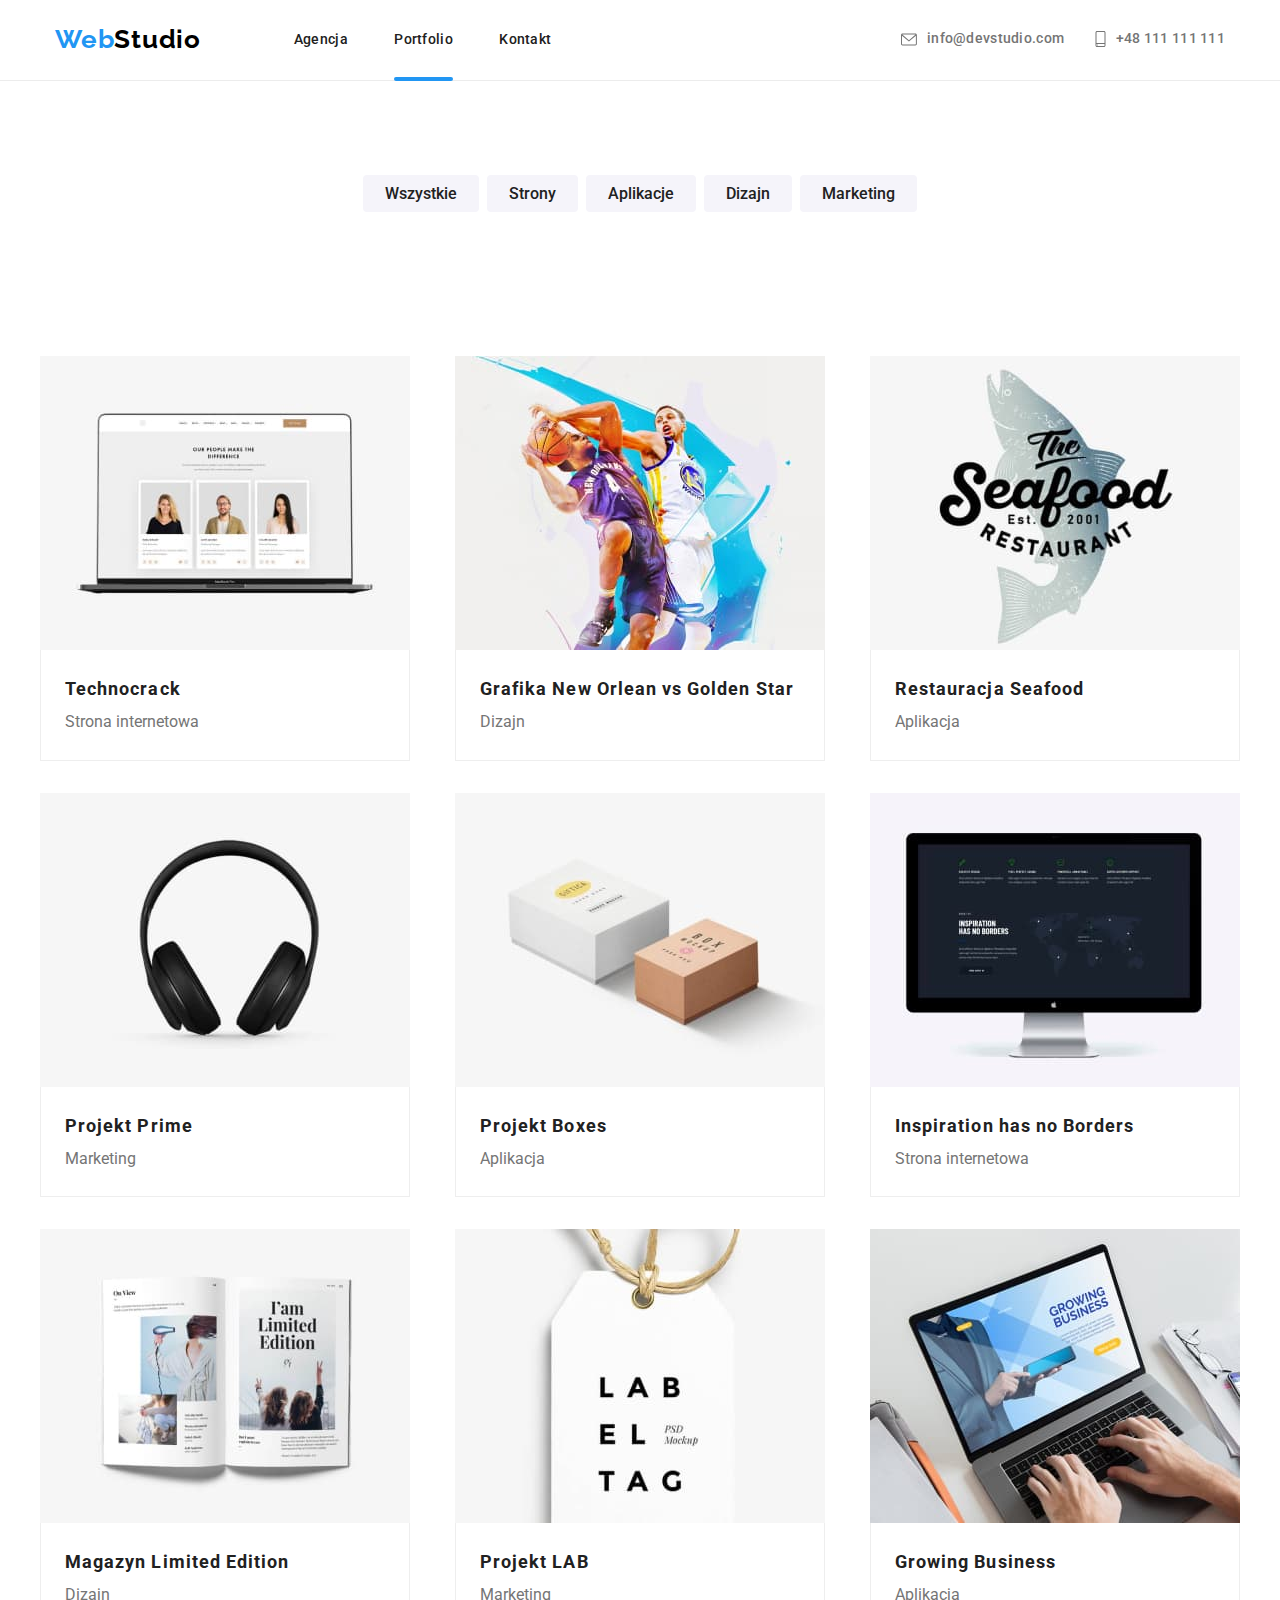
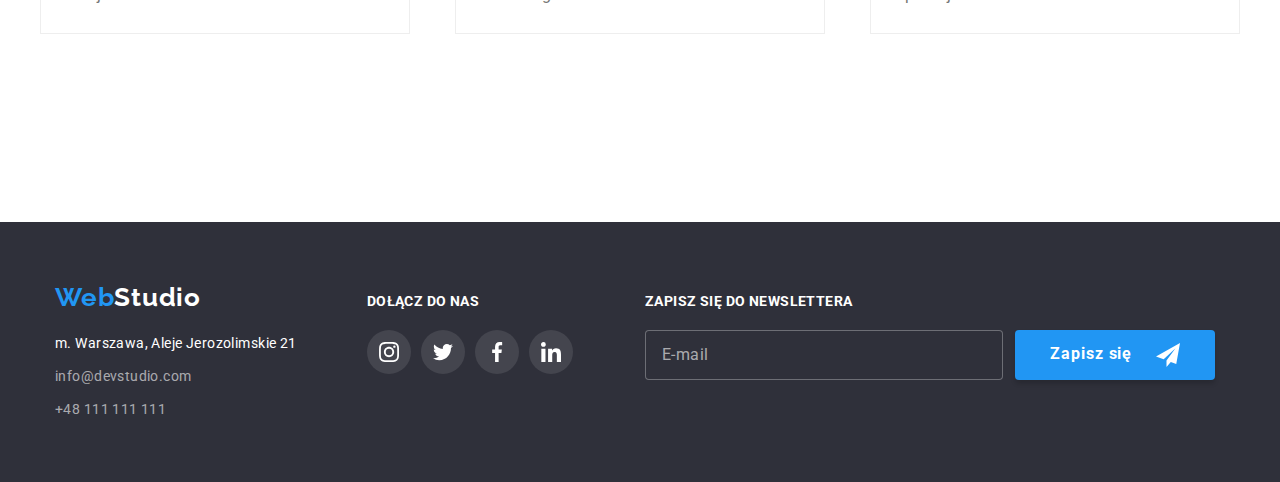
==== commit 67bf0773: "code update" ====
--- a/portfolio.html
+++ b/portfolio.html
@@ -270,7 +270,7 @@
       </div>
     </main>
     <footer class="footer">
-      <div class="container list-display footer__list">
+      <div class="footer__list container list-display">
         <address class="address">
           <a class="page-logo page-logo--footer-right" href="index.html">
             <span class="page-logo page-logo--footer-left">Web</span>Studio
@@ -285,30 +285,37 @@
             <a class="footer-contact__contact-link" href="tel:48111111111">+48 111 111 111</a>
           </div>
         </address>
-
         <div class="footer-icons">
           <h3 class="footer-icons__header">dołącz do nas</h3>
           <div class="social-links">
-            <ul class="list-display social-links__list">
+            <ul class="social-links__list list-display">
               <li class="social-links__icon-wrapper social-links__icon-wrapper--footer-background">
-                <svg class="instagram-icon" width="20" height="20">
-                  <use href="./images/icons.svg#icon-instagram"></use>
-                </svg>
+                <a href="#" class="social-links__link instagram-link">
+                  <svg class="instagram-icon instagram-icon--footer-color" width="20" height="20">
+                    <use href="./images/icons.svg#icon-instagram"></use>
+                  </svg>
+                </a>
               </li>
               <li class="social-links__icon-wrapper social-links__icon-wrapper--footer-background">
-                <svg class="twitter-icon" width="20" height="30">
-                  <use href="./images/icons.svg#icon-twitter"></use>
-                </svg>
+                <a href="#" class="social-links__link twitter-link">
+                  <svg class="twitter-icon twitter-icon--footer-color" width="20" height="30">
+                    <use href="./images/icons.svg#icon-twitter"></use>
+                  </svg>
+                </a>
               </li>
               <li class="social-links__icon-wrapper social-links__icon-wrapper--footer-background">
-                <svg class="facebook-icon" width="20" height="20">
-                  <use href="./images/icons.svg#icon-facebook"></use>
-                </svg>
+                <a href="#" class="social-links__link facebook-link">
+                  <svg class="facebook-icon facebook-icon--footer-color" width="20" height="20">
+                    <use href="./images/icons.svg#icon-facebook"></use>
+                  </svg>
+                </a>
               </li>
               <li class="social-links__icon-wrapper social-links__icon-wrapper--footer-background">
-                <svg class="linkedin-icon" width="20" height="20">
-                  <use href="./images/icons.svg#icon-linkedin"></use>
-                </svg>
+                <a href="#" class="social-links__link linkedin-link">
+                  <svg class="linkedin-icon linkedin-icon--footer-color" width="20" height="20">
+                    <use href="./images/icons.svg#icon-linkedin"></use>
+                  </svg>
+                </a>
               </li>
             </ul>
           </div>
--- a/css/main.min.css
+++ b/css/main.min.css
@@ -1 +1 @@
-*{text-decoration:none;color:inherit;margin:0;padding:0}body{font-family:"Roboto",sans-serif;color:#212121}.container{margin:0 auto;width:75rem;padding:0 .938rem}.section{padding:5.875rem 0}.hero{padding:0}.list-display{list-style:none;display:-webkit-box;display:-ms-flexbox;display:flex;-webkit-box-align:center;-ms-flex-align:center;align-items:center;-webkit-box-pack:justify;-ms-flex-pack:justify;justify-content:space-between}.hero-header{text-align:center;font-size:2rem;line-height:1.17;letter-spacing:.03rem;margin-bottom:3.1rem}.address{font-style:normal}.header-style{-webkit-box-pack:start;-ms-flex-pack:start;justify-content:flex-start}.header{border-bottom:.06rem solid #ececec}.header-mail-section{display:-webkit-box;display:-ms-flexbox;display:flex;-webkit-box-pack:center;-ms-flex-pack:center;justify-content:center;-webkit-box-align:center;-ms-flex-align:center;align-items:center;-webkit-column-gap:.63rem;-moz-column-gap:.63rem;column-gap:.63rem}.header-mail-section:hover .header-mail-section__envelope-icon{fill:#2196f3}.header-mail-section:hover .header-mail-section__link{color:#2196f3}.header-tel-section{display:-webkit-box;display:-ms-flexbox;display:flex;-webkit-box-pack:center;-ms-flex-pack:center;justify-content:center;-webkit-box-align:center;-ms-flex-align:center;align-items:center;-webkit-column-gap:.63rem;-moz-column-gap:.63rem;column-gap:.63rem}.header-tel-section:hover .header-tel-section__smartphone-icon{fill:#2196f3}.header-tel-section:hover .header-tel-section__link{color:#2196f3}.header-mail-section__link{color:#757575;font-weight:500;font-size:.9rem;line-height:1.17;letter-spacing:.02rem;-webkit-transition-property:color;transition-property:color;-webkit-transition-duration:250ms;transition-duration:250ms;-webkit-transition-timing-function:cubic-bezier(0.4, 0, 0.2, 1);transition-timing-function:cubic-bezier(0.4, 0, 0.2, 1);margin-right:1.9rem}.header-mail-section__link:focus{color:#2196f3}.header-tel-section__link{color:#757575;font-weight:500;font-size:.9rem;line-height:1.17;letter-spacing:.02rem;-webkit-transition-property:color;transition-property:color;-webkit-transition-duration:250ms;transition-duration:250ms;-webkit-transition-timing-function:cubic-bezier(0.4, 0, 0.2, 1);transition-timing-function:cubic-bezier(0.4, 0, 0.2, 1)}.header-tel-section__link:focus{color:#2196f3}.header-mail-section__envelope-icon{fill:#757575;cursor:pointer;-webkit-transition-property:fill;transition-property:fill;-webkit-transition-duration:250ms;transition-duration:250ms;-webkit-transition-timing-function:cubic-bezier(0.4, 0, 0.2, 1);transition-timing-function:cubic-bezier(0.4, 0, 0.2, 1)}.header-tel-section__smartphone-icon{fill:#757575;cursor:pointer;-webkit-transition-property:fill;transition-property:fill;-webkit-transition-duration:250ms;transition-duration:250ms;-webkit-transition-timing-function:cubic-bezier(0.4, 0, 0.2, 1);transition-timing-function:cubic-bezier(0.4, 0, 0.2, 1)}.main-nav{-webkit-box-flex:1;-ms-flex:1;flex:1}.main-nav__list{-webkit-box-pack:start;-ms-flex-pack:start;justify-content:flex-start;-webkit-column-gap:2.9rem;-moz-column-gap:2.9rem;column-gap:2.9rem}.main-nav__link{font-weight:500;font-size:.9rem;line-height:1.03;letter-spacing:.02rem;-webkit-transition-property:color;transition-property:color;-webkit-transition-duration:250ms;transition-duration:250ms;-webkit-transition-timing-function:cubic-bezier(0.4, 0, 0.2, 1);transition-timing-function:cubic-bezier(0.4, 0, 0.2, 1)}.main-nav__link:hover{color:#2196f3}.main-nav__link:focus{color:#2196f3}.main-nav__item--is-active{position:relative}.main-nav__item--is-active .main-nav__link{color:#2196f3}.main-nav__item--is-active::after{content:"";position:absolute;top:2.84rem;left:0;display:inline-block;width:100%;height:.25rem;background-color:#2196f3;border-radius:.13rem}.page-logo{font-family:"Raleway",sans-serif;font-weight:700;font-size:1.6rem;line-height:1.18;letter-spacing:.03rem}.page-logo--left{color:#2196f3;padding:1.5rem 0rem 1.6rem}.page-logo--right{color:#000;padding:1.5rem 0rem 1.6rem;margin-right:5.8rem}.page-logo--footer-left{color:#2196f3}.page-logo--footer-right{color:#fff}.main-slogan{background-image:-webkit-gradient(linear, left top, right top, color-stop(0.4, rgb(47, 48, 58))),url("../images/section/header_background.jpg");background-image:linear-gradient(to right, rgb(47, 48, 58) 0.4),url("../images/section/header_background.jpg");background-color:rgba(47,48,58,.4);background-repeat:no-repeat;background-position:center;text-align:center}.main-slogan__text{color:#fff;text-transform:uppercase;text-align:center;width:43.5rem;margin-top:6.63rem;font-weight:900;font-size:2.75rem;letter-spacing:.06rem;line-height:1.36;margin:6.625rem 15.75rem 1.875rem}.hero-list__item{position:relative}.hero-list__label{position:absolute;left:0;top:14rem;width:100%;height:4.38rem;background-color:rgba(47,48,58,.8)}.hero-list__slogan{font-weight:700;font-size:.88rem;line-height:1rem;text-align:center;margin-top:1.69rem;letter-spacing:.03rem;text-transform:uppercase;color:#fff}.main-description{padding-bottom:0}.main-description__set{-webkit-column-gap:1.88rem;-moz-column-gap:1.88rem;column-gap:1.88rem}.main-description__item{-ms-flex-preferred-size:calc((100% - 5.6rem)/4);flex-basis:calc((100% - 5.6rem)/4)}.main-description__card{background-color:#f5f4fa;height:7.5rem;margin-bottom:1.88rem;padding-left:6.48rem;padding-top:1.56rem}.main-description__header{text-transform:uppercase;margin-bottom:.63rem;font-weight:700;font-size:.86rem;line-height:1.17;letter-spacing:.03rem}.main-description__paragraph{color:#757575;width:16.9rem;font-size:.86rem;line-height:1.7;letter-spacing:.03rem}.our-team{background-color:#f5f4fa}.team-members-card{display:-webkit-box;display:-ms-flexbox;display:flex;-webkit-box-orient:vertical;-webkit-box-direction:normal;-ms-flex-direction:column;flex-direction:column;-webkit-box-pack:center;-ms-flex-pack:center;justify-content:center;-webkit-box-align:center;-ms-flex-align:center;align-items:center;row-gap:.63rem;padding-bottom:1.88rem;background-color:#fff;-webkit-box-shadow:0rem .06rem .19rem rgba(0,0,0,.12),0rem .06rem .06rem rgba(0,0,0,.14),0rem .13rem .06rem rgba(0,0,0,.2);box-shadow:0rem .06rem .19rem rgba(0,0,0,.12),0rem .06rem .06rem rgba(0,0,0,.14),0rem .13rem .06rem rgba(0,0,0,.2);border-radius:0rem 0rem .25rem .25rem}.team-members-card__image{display:block;margin-bottom:1.25rem}.team-members-card__name{font-weight:500;font-size:1rem;line-height:1.17;letter-spacing:.03rem}.team-members-card__job{color:#757575;font-size:1rem;line-height:1.17;letter-spacing:.03rem}.social-links__icon-wrapper{display:-webkit-box;display:-ms-flexbox;display:flex;-webkit-box-pack:center;-ms-flex-pack:center;justify-content:center;-webkit-box-align:center;-ms-flex-align:center;align-items:center;width:2.75rem;height:2.75rem;border-radius:50%;-webkit-transition-property:background-color,fill;transition-property:background-color,fill;-webkit-transition-duration:250ms;transition-duration:250ms;-webkit-transition-timing-function:cubic-bezier(0.4, 0, 0.2, 1);transition-timing-function:cubic-bezier(0.4, 0, 0.2, 1);cursor:pointer}.social-links__icon-wrapper:hover{background-color:#2196f3}.social-links__icon-wrapper:hover .instagram-icon{fill:#fff}.social-links__icon-wrapper:hover .twitter-icon{fill:#fff}.social-links__icon-wrapper:hover .facebook-icon{fill:#fff}.social-links__icon-wrapper:hover .linkedin-icon{fill:#fff}.instagram-icon{fill:#afb1b8}.instagram-icon:hover{fill:#fff}.twitter-icon{fill:#afb1b8}.twitter-icon:hover{fill:#fff}.facebook-icon{fill:#afb1b8}.facebook-icon:hover{fill:#fff}.linkedin-icon{fill:#afb1b8}.linkedin-icon:hover{fill:#fff}.social-links__list{-webkit-box-pack:justify;-ms-flex-pack:justify;justify-content:space-between;-webkit-column-gap:.63rem;-moz-column-gap:.63rem;column-gap:.63rem;margin-top:.38rem}.our-clients-list__icon{fill:#afb1b8;-webkit-transition-property:fill;transition-property:fill;-webkit-transition-duration:250ms;transition-duration:250ms;-webkit-transition-timing-function:cubic-bezier(0.4, 0, 0.2, 1);transition-timing-function:cubic-bezier(0.4, 0, 0.2, 1)}.our-clients-list__item{display:-webkit-box;display:-ms-flexbox;display:flex;-webkit-box-pack:center;-ms-flex-pack:center;justify-content:center;-webkit-box-align:center;-ms-flex-align:center;align-items:center;-ms-flex-preferred-size:calc((100% - 11.25rem)/6);flex-basis:calc((100% - 11.25rem)/6);height:5.75rem;border:.06rem solid #afb1b8;border-radius:.25rem;-webkit-transition-property:border-color,fill;transition-property:border-color,fill;-webkit-transition-duration:250ms;transition-duration:250ms;-webkit-transition-timing-function:cubic-bezier(0.4, 0, 0.2, 1);transition-timing-function:cubic-bezier(0.4, 0, 0.2, 1)}.our-clients-list__item:hover{cursor:pointer;border:.06rem solid #2196f3;border-radius:.25rem}.our-clients-list__item:hover .our-clients-list__icon{cursor:pointer;fill:#2196f3}.our-clients-list__item:focus{border:.06rem solid #2196f3;border-radius:.25rem}.our-clients-item:focus .our-clients-list__icon{cursor:pointer;fill:#2196f3}.backdrop{position:fixed;left:0;top:0;width:100%;height:100%;background-color:rgba(0,0,0,.5)}.modal{position:absolute;top:50%;left:50%;width:33rem;height:36.31rem;padding:2.5rem;background-color:#fff;-webkit-transform:translate(-50%, -50%);transform:translate(-50%, -50%);-webkit-transition-duration:250ms;transition-duration:250ms;-webkit-transition-timing-function:cubic-bezier(0.4, 0, 0.2, 1);transition-timing-function:cubic-bezier(0.4, 0, 0.2, 1)}.backdrop.is-hidden .modal{-webkit-transform:translate(-50%, -50%) scale(0.5);transform:translate(-50%, -50%) scale(0.5)}.is-hidden{pointer-events:none;visibility:hidden;opacity:0;-webkit-transition-duration:250ms;transition-duration:250ms;-webkit-transition-timing-function:cubic-bezier(0.4, 0, 0.2, 1);transition-timing-function:cubic-bezier(0.4, 0, 0.2, 1)}.modal-form{position:relative;display:-webkit-box;display:-ms-flexbox;display:flex;row-gap:.63rem;-webkit-box-orient:vertical;-webkit-box-direction:normal;-ms-flex-direction:column;flex-direction:column}.modal-form__header{font-weight:700;font-size:1.25rem;line-height:1.44rem;text-align:center;letter-spacing:.03rem;margin-bottom:.5rem;color:#212121}.modal-form__label{display:-webkit-box;display:-ms-flexbox;display:flex;position:relative;-webkit-box-orient:vertical;-webkit-box-direction:normal;-ms-flex-direction:column;flex-direction:column;-webkit-box-pack:center;-ms-flex-pack:center;justify-content:center;row-gap:.25rem;font-size:.75rem;line-height:.88rem;letter-spacing:.01rem;color:#757575}.modal-form__input{width:28rem;height:2.5rem;padding-left:2.63rem;border:.06rem solid rgba(33,33,33,.2);border-radius:.25rem;outline:none;-webkit-transition:border 250ms cubic-bezier(0.4, 0, 0.2, 1);transition:border 250ms cubic-bezier(0.4, 0, 0.2, 1)}.modal-form__input:focus{border:.06rem solid #2196f3;border:.06rem solid #2196f3}.modal-form__input:focus+.modal-form__icon{fill:#2196f3}.form-footer{position:relative;display:-webkit-box;display:-ms-flexbox;display:flex;-webkit-box-pack:center;-ms-flex-pack:center;justify-content:center;-webkit-box-align:center;-ms-flex-align:center;align-items:center;font-size:.88rem;line-height:1.5rem;letter-spacing:.03rem;color:#757575}.form-footer__policy-label{display:-webkit-box;display:-ms-flexbox;display:flex;-webkit-box-pack:center;-ms-flex-pack:center;justify-content:center;-webkit-box-align:center;-ms-flex-align:center;align-items:center}.form-footer__policy-label:hover{cursor:pointer}.form-footer__policy-input{position:absolute;display:inline-block;left:.81rem;opacity:0;cursor:pointer}.form-footer__policy-input:focus+.form-footer__checkbox-unchecked{-webkit-box-shadow:0 0 0 .19rem #2196f3;box-shadow:0 0 0 .19rem #2196f3}.form-footer__policy-input:checked~.form-footer__checkbox-checked{display:inline-block}.form-footer__policy-input:checked+.form-footer__checkbox-unchecked{display:none}.form-footer__checkbox-unchecked{margin-right:.44rem}.form-footer__checkbox-checked{margin-right:.44rem;display:none;fill:#fff}.form-footer__link{text-decoration:underline;color:#2196f3}.modal-form__comment-section{resize:none;padding:.75rem 1rem;border:.06rem solid rgba(33,33,33,.2);border-radius:.25rem;outline:none;-webkit-transition:border 250ms cubic-bezier(0.4, 0, 0.2, 1);transition:border 250ms cubic-bezier(0.4, 0, 0.2, 1)}.modal-form__comment-section:focus{border:.06rem solid #2196f3}.modal-form__comment-section::-webkit-input-placeholder{font-size:.75rem;line-height:.88rem;letter-spacing:.01rem;color:rgba(117,117,117,.5)}.modal-form__comment-section::-moz-placeholder{font-size:.75rem;line-height:.88rem;letter-spacing:.01rem;color:rgba(117,117,117,.5)}.modal-form__comment-section:-ms-input-placeholder{font-size:.75rem;line-height:.88rem;letter-spacing:.01rem;color:rgba(117,117,117,.5)}.modal-form__comment-section::-ms-input-placeholder{font-size:.75rem;line-height:.88rem;letter-spacing:.01rem;color:rgba(117,117,117,.5)}.modal-form__comment-section::placeholder{font-size:.75rem;line-height:.88rem;letter-spacing:.01rem;color:rgba(117,117,117,.5)}.button--modal-footer{position:absolute;bottom:2.5rem;left:50%;-webkit-transform:translateX(-50%);transform:translateX(-50%);width:12.5rem;height:3.13rem}.modal-form__icon{position:absolute;left:.88rem;top:1.81rem;fill:#212121;-webkit-transition:fill 250ms cubic-bezier(0.4, 0, 0.2, 1);transition:fill 250ms cubic-bezier(0.4, 0, 0.2, 1)}.portfolio-nav__set{margin-bottom:3.13rem;-webkit-box-pack:center;-ms-flex-pack:center;justify-content:center;-webkit-column-gap:.5rem;-moz-column-gap:.5rem;column-gap:.5rem}.product-set__name{font-weight:700;font-size:1.1rem;letter-spacing:.06rem;line-height:2}.product-set__type{color:#757575;font-size:1rem;line-height:1.9}.product-set{-ms-flex-wrap:wrap;flex-wrap:wrap;row-gap:2rem}.product-set__item{-ms-flex-preferred-size:calc((100% - 5.62rem)/3);flex-basis:calc((100% - 5.62rem)/3);-webkit-transition-property:-webkit-box-shadow;transition-property:-webkit-box-shadow;transition-property:box-shadow;transition-property:box-shadow, -webkit-box-shadow;-webkit-transition-duration:250ms;transition-duration:250ms;-webkit-transition-timing-function:cubic-bezier(0.4, 0, 0.2, 1);transition-timing-function:cubic-bezier(0.4, 0, 0.2, 1)}.product-set__item:hover{-webkit-box-shadow:0rem .06rem .06rem rgba(0,0,0,.12),0rem .25rem .25rem rgba(0,0,0,.06),.06rem .25rem .36rem rgba(0,0,0,.16);box-shadow:0rem .06rem .06rem rgba(0,0,0,.12),0rem .25rem .25rem rgba(0,0,0,.06),.06rem .25rem .36rem rgba(0,0,0,.16);cursor:pointer}.product-set__item:hover .product-set__overlay{-webkit-transform:translateY(0);transform:translateY(0)}.product-set__image{display:block;position:relative;overflow:hidden;width:100%;height:18.38rem}.product-set__overlay{position:absolute;bottom:0;left:0;width:100%;height:100%;background-color:rgba(33,150,243,.9);-webkit-transform:translateY(100%);transform:translateY(100%);-webkit-transition-duration:250ms;transition-duration:250ms;-webkit-transition-timing-function:cubic-bezier(0.4, 0, 0.2, 1);transition-timing-function:cubic-bezier(0.4, 0, 0.2, 1)}.product-set__text{font-size:1.13rem;line-height:1.56;color:#fff;margin:3.06rem 2.81rem 3.06rem 1.5rem}.product-set__footer{padding:1.37rem 1.5rem;border:solid #eee;border-width:0rem .05rem .05rem .05rem}.footer{background-color:#2f303a;padding:3.75rem 0rem 3.75rem}.footer-contact{display:-webkit-box;display:-ms-flexbox;display:flex;-webkit-box-orient:vertical;-webkit-box-direction:normal;-ms-flex-direction:column;flex-direction:column;-webkit-box-align:start;-ms-flex-align:start;align-items:flex-start;margin-top:1.25rem;font-size:.9rem;line-height:1.7;letter-spacing:.03rem}.footer-contact__address-link{color:#fff}.footer-contact__address-link:hover{color:#2196f3}.footer-contact__address-link:focus{color:#2196f3}.footer-contact__contact-link{color:rgba(255,255,255,.6);margin-top:.6rem;-webkit-transition-property:color;transition-property:color;-webkit-transition-duration:250ms;transition-duration:250ms;-webkit-transition-timing-function:cubic-bezier(0.4, 0, 0.2, 1);transition-timing-function:cubic-bezier(0.4, 0, 0.2, 1)}.footer-contact__contact-link:hover{color:#2196f3}.footer-contact__contact-link:focus{color:#2196f3}.footer-icons__header{color:#fff;font-weight:700;font-size:.88rem;line-height:1.14;letter-spacing:.03rem;text-transform:uppercase;margin-bottom:1.25rem}.footer__list{-webkit-box-pack:start;-ms-flex-pack:start;justify-content:flex-start;-webkit-box-align:start;-ms-flex-align:start;align-items:flex-start}.footer-icons{margin-left:4.38rem;margin-top:.75rem}.social-links__icon-wrapper--footer-background{background-color:rgba(255,255,255,.1)}.footer-instagram-icon{fill:#fff}.footer-twitter-icon{fill:#fff}.footer-facebook-icon{fill:#fff}.footer-linkedin-icon{fill:#fff}.footer-icon-wrapper:hover{background-color:#2196f3}.footer-form{display:-webkit-box;display:-ms-flexbox;display:flex;position:relative;-webkit-box-orient:vertical;-webkit-box-direction:normal;-ms-flex-direction:column;flex-direction:column;-webkit-box-align:start;-ms-flex-align:start;align-items:flex-start;width:35.63rem;margin-left:4.5rem}.footer-form__header{color:#fff;font-weight:700;font-size:.88rem;line-height:1.14;letter-spacing:.03rem;text-transform:uppercase;margin-top:.75rem;margin-bottom:1.25rem}.footer-form__newsletter-icon{fill:#fff}.footer-form__input-field{background-color:#2f303a;width:22.38rem;height:3.13rem;padding-left:1rem;border:.06rem solid rgba(255,255,255,.3);border-radius:.25rem;color:#fff;outline:none}.footer-form__input-field::-webkit-input-placeholder{color:rgba(255,255,255,.6);line-height:1.25rem;letter-spacing:.03rem}.footer-form__input-field::-moz-placeholder{color:rgba(255,255,255,.6);line-height:1.25rem;letter-spacing:.03rem}.footer-form__input-field:-ms-input-placeholder{color:rgba(255,255,255,.6);line-height:1.25rem;letter-spacing:.03rem}.footer-form__input-field::-ms-input-placeholder{color:rgba(255,255,255,.6);line-height:1.25rem;letter-spacing:.03rem}.footer-form__input-field::placeholder{color:rgba(255,255,255,.6);line-height:1.25rem;letter-spacing:.03rem}.footer-form__input-field:focus{border:.06rem solid #2196f3}.footer-form__input-field:hover{border:.06rem solid #2196f3}.button{background-color:#2196f3;color:#fff;font-weight:700;font-size:1rem;letter-spacing:.06rem;line-height:1.9;border:none;-webkit-transition:background-color 250ms cubic-bezier(0.4, 0, 0.2, 1);transition:background-color 250ms cubic-bezier(0.4, 0, 0.2, 1);-webkit-box-shadow:0rem .24rem .25rem rgba(0,0,0,.15);box-shadow:0rem .24rem .25rem rgba(0,0,0,.15);border-radius:.25rem;cursor:pointer}.button:hover{background-color:#007cd6}.button:focus{background-color:#007cd6}.button--order-button{padding:.63rem 2.56rem .63rem 2.63rem;margin-bottom:6.625rem}.portfolio-nav__button{background-color:#f5f4fa;color:#212121;font-weight:500;font-size:1rem;padding:.37rem 1.38rem;line-height:1.6;border:none;border-radius:.25rem;cursor:pointer;-webkit-transition-property:background-color,color;transition-property:background-color,color;-webkit-transition-duration:250ms;transition-duration:250ms;-webkit-transition-timing-function:cubic-bezier(0.4, 0, 0.2, 1);transition-timing-function:cubic-bezier(0.4, 0, 0.2, 1)}.portfolio-nav__button:hover{background-color:#2196f3;color:#fff;-webkit-box-shadow:0rem .19rem .06rem rgba(0,0,0,.1),0rem .06rem .13rem rgba(0,0,0,.08),0rem .13rem .13rem rgba(0,0,0,.12);box-shadow:0rem .19rem .06rem rgba(0,0,0,.1),0rem .06rem .13rem rgba(0,0,0,.08),0rem .13rem .13rem rgba(0,0,0,.12)}.portfolio-nav__button:focus{background-color:#2196f3;color:#fff;-webkit-box-shadow:0rem .19rem .06rem rgba(0,0,0,.1),0rem .06rem .13rem rgba(0,0,0,.08),0rem .13rem .13rem rgba(0,0,0,.12);box-shadow:0rem .19rem .06rem rgba(0,0,0,.1),0rem .06rem .13rem rgba(0,0,0,.08),0rem .13rem .13rem rgba(0,0,0,.12)}.button--newsletter-button{display:-webkit-box;display:-ms-flexbox;display:flex;-webkit-box-pack:center;-ms-flex-pack:center;justify-content:center;-webkit-box-align:center;-ms-flex-align:center;align-items:center;-webkit-column-gap:1.5rem;-moz-column-gap:1.5rem;column-gap:1.5rem;position:absolute;bottom:0;right:0;width:12.5rem;height:3.13rem}.modal__close-button{position:absolute;width:1.88rem;height:1.88rem;top:.5rem;right:.5rem;border:.06rem solid rgba(0,0,0,.1);background-color:#fff;border-radius:50%;-webkit-transition-property:background-color,color;transition-property:background-color,color;-webkit-transition-duration:250ms;transition-duration:250ms;-webkit-transition-timing-function:cubic-bezier(0.4, 0, 0.2, 1);transition-timing-function:cubic-bezier(0.4, 0, 0.2, 1)}.modal__close-button:hover,.modal__close-button:focus{background-color:#000;color:#fff;cursor:pointer}/*# sourceMappingURL=main.min.css.map */+*{text-decoration:none;color:inherit;margin:0;padding:0}body{font-family:"Roboto",sans-serif;color:#212121}.container{margin:0 auto;width:75rem;padding:0 .938rem}.section{padding:5.875rem 0}.list-display{list-style:none;display:-webkit-box;display:-ms-flexbox;display:flex;-webkit-box-align:center;-ms-flex-align:center;align-items:center;-webkit-box-pack:justify;-ms-flex-pack:justify;justify-content:space-between}.hero-header{text-align:center;font-size:2rem;line-height:1.17;letter-spacing:.03rem;margin-bottom:3.1rem}.address{font-style:normal}.header-style{-webkit-box-pack:start;-ms-flex-pack:start;justify-content:flex-start}.header{padding:1.5rem 0rem 1.563rem;border-bottom:.06rem solid #ececec}.header-mail-section{display:-webkit-box;display:-ms-flexbox;display:flex;-webkit-box-pack:center;-ms-flex-pack:center;justify-content:center;-webkit-box-align:center;-ms-flex-align:center;align-items:center;-webkit-column-gap:.63rem;-moz-column-gap:.63rem;column-gap:.63rem}.header-mail-section:hover .header-mail-section__envelope-icon{fill:#2196f3}.header-mail-section:hover .header-mail-section__link{color:#2196f3}.header-mail-section:has(>.header-mail-section__link:focus) .header-mail-section__envelope-icon{fill:#2196f3}.header-tel-section{display:-webkit-box;display:-ms-flexbox;display:flex;-webkit-box-pack:center;-ms-flex-pack:center;justify-content:center;-webkit-box-align:center;-ms-flex-align:center;align-items:center;-webkit-column-gap:.63rem;-moz-column-gap:.63rem;column-gap:.63rem}.header-tel-section:hover .header-tel-section__smartphone-icon{fill:#2196f3}.header-tel-section:hover .header-tel-section__link{color:#2196f3}.header-tel-section:has(>.header-tel-section__link:focus) .header-tel-section__smartphone-icon{fill:#2196f3}.header-mail-section__link{color:#757575;font-weight:500;font-size:.9rem;line-height:1.17;letter-spacing:.02em;-webkit-transition-property:color;transition-property:color;-webkit-transition-duration:250ms;transition-duration:250ms;-webkit-transition-timing-function:cubic-bezier(0.4, 0, 0.2, 1);transition-timing-function:cubic-bezier(0.4, 0, 0.2, 1);margin-right:1.9rem}.header-mail-section__link:focus{color:#2196f3}.header-tel-section__link{color:#757575;font-weight:500;font-size:.9rem;line-height:1.17;letter-spacing:.02em;-webkit-transition-property:color;transition-property:color;-webkit-transition-duration:250ms;transition-duration:250ms;-webkit-transition-timing-function:cubic-bezier(0.4, 0, 0.2, 1);transition-timing-function:cubic-bezier(0.4, 0, 0.2, 1)}.header-tel-section__link:focus{color:#2196f3}.header-mail-section__envelope-icon{fill:#757575;cursor:pointer;-webkit-transition-property:fill;transition-property:fill;-webkit-transition-duration:250ms;transition-duration:250ms;-webkit-transition-timing-function:cubic-bezier(0.4, 0, 0.2, 1);transition-timing-function:cubic-bezier(0.4, 0, 0.2, 1)}.header-tel-section__smartphone-icon{fill:#757575;cursor:pointer;-webkit-transition-property:fill;transition-property:fill;-webkit-transition-duration:250ms;transition-duration:250ms;-webkit-transition-timing-function:cubic-bezier(0.4, 0, 0.2, 1);transition-timing-function:cubic-bezier(0.4, 0, 0.2, 1)}.main-nav{-webkit-box-flex:1;-ms-flex:1;flex:1}.main-nav__list{-webkit-box-pack:start;-ms-flex-pack:start;justify-content:flex-start;-webkit-column-gap:2.9rem;-moz-column-gap:2.9rem;column-gap:2.9rem}.main-nav__link{font-weight:500;font-size:.9rem;line-height:1.03;letter-spacing:.02em;-webkit-transition-property:color;transition-property:color;-webkit-transition-duration:250ms;transition-duration:250ms;-webkit-transition-timing-function:cubic-bezier(0.4, 0, 0.2, 1);transition-timing-function:cubic-bezier(0.4, 0, 0.2, 1)}.main-nav__link:hover{color:#2196f3}.main-nav__link:focus{color:#2196f3}.main-nav__item--is-active{position:relative}.main-nav__item--is-active .main-nav__link{color:#2196f3}.main-nav__item--is-active::after{content:"";position:absolute;top:2.84rem;left:0;display:inline-block;width:100%;height:.25rem;background-color:#2196f3;border-radius:.13rem}.page-logo{font-family:"Raleway",sans-serif;font-weight:700;font-size:1.625rem;line-height:1.18;letter-spacing:.03em}.page-logo--left{color:#2196f3}.page-logo--right{color:#000;margin-right:5.8rem}.page-logo--footer-left{color:#2196f3}.page-logo--footer-right{color:#fff}.social-links__icon-wrapper{display:-webkit-box;display:-ms-flexbox;display:flex;-webkit-box-pack:center;-ms-flex-pack:center;justify-content:center;-webkit-box-align:center;-ms-flex-align:center;align-items:center;width:2.75rem;height:2.75rem;border-radius:50%;-webkit-transition-property:background-color,fill;transition-property:background-color,fill;-webkit-transition-duration:250ms;transition-duration:250ms;-webkit-transition-timing-function:cubic-bezier(0.4, 0, 0.2, 1);transition-timing-function:cubic-bezier(0.4, 0, 0.2, 1);cursor:pointer}.social-links__icon-wrapper:hover{background-color:#2196f3}.social-links__icon-wrapper:hover .instagram-icon,.social-links__icon-wrapper:hover .twitter-icon,.social-links__icon-wrapper:hover .facebook-icon,.social-links__icon-wrapper:hover .linkedin-icon{fill:#fff}.social-links__icon-wrapper .social-links__link{width:1.875rem;height:1.875rem;display:-webkit-box;display:-ms-flexbox;display:flex;-webkit-box-pack:center;-ms-flex-pack:center;justify-content:center;-webkit-box-align:center;-ms-flex-align:center;align-items:center}.instagram-icon,.twitter-icon,.facebook-icon,.linkedin-icon{fill:#afb1b8}.instagram-icon:hover,.twitter-icon:hover,.facebook-icon:hover,.linkedin-icon:hover{fill:#fff}.social-links__link:focus .instagram-icon,.social-links__link:focus .twitter-icon,.social-links__link:focus .facebook-icon,.social-links__link:focus .linkedin-icon{fill:#fff}.social-links__icon-wrapper:has(>.social-links__link:focus){background-color:#2196f3}.social-links__list{-webkit-box-pack:justify;-ms-flex-pack:justify;justify-content:space-between;-webkit-column-gap:.63rem;-moz-column-gap:.63rem;column-gap:.63rem;margin-top:.38rem}.social-links__icon-wrapper--footer-background{background-color:rgba(255,255,255,.1)}.instagram-icon--footer-color,.twitter-icon--footer-color,.facebook-icon--footer-color,.linkedin-icon--footer-color{fill:#fff}.main-slogan{background-image:-webkit-gradient(linear, left top, right top, from(rgba(47, 48, 58, 0.4)), to(rgba(47, 48, 58, 0.4))),url("../images/section/header_background.jpg");background-image:linear-gradient(to right, rgba(47, 48, 58, 0.4), rgba(47, 48, 58, 0.4)),url("../images/section/header_background.jpg");background-color:rgba(47,48,58,.4);background-repeat:no-repeat;background-position:center;text-align:center}.main-slogan__text{color:#fff;text-transform:uppercase;text-align:center;width:43.5rem;margin-top:6.63rem;font-weight:900;font-size:2.75rem;letter-spacing:.06em;line-height:1.36;margin:6.625rem 15.75rem 1.875rem}.hero-list__item{position:relative}.hero-list__label{position:absolute;left:0;top:14rem;width:100%;height:4.38rem;background-color:rgba(47,48,58,.8)}.hero-list__slogan{font-weight:700;font-size:.88rem;line-height:1rem;text-align:center;margin-top:1.69rem;letter-spacing:.03em;text-transform:uppercase;color:#fff}.main-description{padding-bottom:0}.main-description__set{-webkit-column-gap:1.875rem;-moz-column-gap:1.875rem;column-gap:1.875rem}.main-description__item{-ms-flex-preferred-size:calc((100% - 5.6rem)/4);flex-basis:calc((100% - 5.6rem)/4)}.main-description__card{background-color:#f5f4fa;height:7.5rem;margin-bottom:1.88rem;padding-left:6.48rem;padding-top:1.56rem}.main-description__header{text-transform:uppercase;margin-bottom:.63rem;font-weight:700;font-size:.86rem;line-height:1.17;letter-spacing:.03em}.main-description__paragraph{color:#757575;width:16.9rem;font-size:.86rem;line-height:1.7;letter-spacing:.03em}.our-team{background-color:#f5f4fa}.team-members-card{display:-webkit-box;display:-ms-flexbox;display:flex;-webkit-box-orient:vertical;-webkit-box-direction:normal;-ms-flex-direction:column;flex-direction:column;-webkit-box-pack:center;-ms-flex-pack:center;justify-content:center;-webkit-box-align:center;-ms-flex-align:center;align-items:center;row-gap:.63rem;padding-bottom:1.88rem;background-color:#fff;-webkit-box-shadow:0rem .06rem .19rem rgba(0,0,0,.12),0rem .06rem .06rem rgba(0,0,0,.14),0rem .13rem .06rem rgba(0,0,0,.2);box-shadow:0rem .06rem .19rem rgba(0,0,0,.12),0rem .06rem .06rem rgba(0,0,0,.14),0rem .13rem .06rem rgba(0,0,0,.2);border-radius:0rem 0rem .25rem .25rem}.team-members-card__image{display:block;margin-bottom:1.25rem}.team-members-card__name{font-weight:500;font-size:1rem;line-height:1.17;letter-spacing:.03em}.team-members-card__job{color:#757575;font-size:1rem;line-height:1.17;letter-spacing:.03em}.our-clients-list__icon{fill:#afb1b8;-webkit-transition-property:fill;transition-property:fill;-webkit-transition-duration:250ms;transition-duration:250ms;-webkit-transition-timing-function:cubic-bezier(0.4, 0, 0.2, 1);transition-timing-function:cubic-bezier(0.4, 0, 0.2, 1)}.our-clients-list__item{display:-webkit-box;display:-ms-flexbox;display:flex;-webkit-box-pack:center;-ms-flex-pack:center;justify-content:center;-webkit-box-align:center;-ms-flex-align:center;align-items:center;-ms-flex-preferred-size:calc((100% - 11.25rem)/6);flex-basis:calc((100% - 11.25rem)/6);height:5.75rem;border:.06rem solid #afb1b8;border-radius:.25rem;-webkit-transition-property:border-color,fill;transition-property:border-color,fill;-webkit-transition-duration:250ms;transition-duration:250ms;-webkit-transition-timing-function:cubic-bezier(0.4, 0, 0.2, 1);transition-timing-function:cubic-bezier(0.4, 0, 0.2, 1)}.our-clients-list__item:hover{cursor:pointer;border:.06rem solid #2196f3;border-radius:.25rem}.our-clients-list__item:hover .our-clients-list__icon{cursor:pointer;fill:#2196f3}.our-clients-list__item:has(>.our-clients-list__link:focus) .our-clients-list__icon{fill:#2196f3}.our-clients-list__item:has(>.our-clients-list__link:focus){border:.06rem solid #2196f3;border-radius:.25rem}.backdrop{position:fixed;left:0;top:0;width:100%;height:100%;background-color:rgba(0,0,0,.5)}.modal{position:absolute;top:50%;left:50%;width:33rem;height:36.31rem;padding:2.5rem;background-color:#fff;-webkit-transform:translate(-50%, -50%);transform:translate(-50%, -50%);-webkit-transition-duration:250ms;transition-duration:250ms;-webkit-transition-timing-function:cubic-bezier(0.4, 0, 0.2, 1);transition-timing-function:cubic-bezier(0.4, 0, 0.2, 1)}.backdrop.is-hidden .modal{-webkit-transform:translate(-50%, -50%) scale(0.5);transform:translate(-50%, -50%) scale(0.5)}.is-hidden{pointer-events:none;visibility:hidden;opacity:0;-webkit-transition-duration:250ms;transition-duration:250ms;-webkit-transition-timing-function:cubic-bezier(0.4, 0, 0.2, 1);transition-timing-function:cubic-bezier(0.4, 0, 0.2, 1)}.modal-form{position:relative;display:-webkit-box;display:-ms-flexbox;display:flex;row-gap:.63rem;-webkit-box-orient:vertical;-webkit-box-direction:normal;-ms-flex-direction:column;flex-direction:column}.modal-form__header{font-weight:700;font-size:1.25rem;line-height:1.44rem;text-align:center;letter-spacing:.03em;margin-bottom:.5rem;color:#212121}.modal-form__label{display:-webkit-box;display:-ms-flexbox;display:flex;position:relative;-webkit-box-orient:vertical;-webkit-box-direction:normal;-ms-flex-direction:column;flex-direction:column;-webkit-box-pack:center;-ms-flex-pack:center;justify-content:center;row-gap:.25rem;font-size:.75rem;line-height:.88rem;letter-spacing:.01em;color:#757575}.modal-form__input{width:28rem;height:2.5rem;padding-left:2.63rem;border:.06rem solid rgba(33,33,33,.2);border-radius:.25rem;outline:none;-webkit-transition:border 250ms cubic-bezier(0.4, 0, 0.2, 1);transition:border 250ms cubic-bezier(0.4, 0, 0.2, 1)}.modal-form__input:focus{border:.06rem solid #2196f3;border:.06rem solid #2196f3}.modal-form__input:focus+.modal-form__icon{fill:#2196f3}.form-footer{position:relative;display:-webkit-box;display:-ms-flexbox;display:flex;-webkit-box-pack:center;-ms-flex-pack:center;justify-content:center;-webkit-box-align:center;-ms-flex-align:center;align-items:center;font-size:.88rem;line-height:1.5rem;letter-spacing:.03em;color:#757575}.form-footer__policy-label{display:-webkit-box;display:-ms-flexbox;display:flex;-webkit-box-pack:center;-ms-flex-pack:center;justify-content:center;-webkit-box-align:center;-ms-flex-align:center;align-items:center}.form-footer__policy-label:hover{cursor:pointer}.form-footer__policy-input{position:absolute;display:inline-block;left:.81rem;opacity:0;cursor:pointer}.form-footer__checkbox-unchecked{margin-right:.44rem}.form-footer__checkbox-checked{margin-right:.44rem;display:none;fill:#fff}.form-footer__policy-input:focus+.form-footer__checkbox-unchecked{-webkit-box-shadow:0 0 0 .19rem #2196f3;box-shadow:0 0 0 .19rem #2196f3}.form-footer__policy-input:checked~.form-footer__checkbox-checked{display:inline-block}.form-footer__policy-input:checked+.form-footer__checkbox-unchecked{display:none}.form-footer__link{text-decoration:underline;color:#2196f3}.modal-form__comment-section{resize:none;padding:.75rem 1rem;border:.06rem solid rgba(33,33,33,.2);border-radius:.25rem;outline:none;-webkit-transition:border 250ms cubic-bezier(0.4, 0, 0.2, 1);transition:border 250ms cubic-bezier(0.4, 0, 0.2, 1)}.modal-form__comment-section:focus{border:.06rem solid #2196f3}.modal-form__comment-section::-webkit-input-placeholder{font-size:.75rem;line-height:.88rem;letter-spacing:.01em;color:rgba(117,117,117,.5)}.modal-form__comment-section::-moz-placeholder{font-size:.75rem;line-height:.88rem;letter-spacing:.01em;color:rgba(117,117,117,.5)}.modal-form__comment-section:-ms-input-placeholder{font-size:.75rem;line-height:.88rem;letter-spacing:.01em;color:rgba(117,117,117,.5)}.modal-form__comment-section::-ms-input-placeholder{font-size:.75rem;line-height:.88rem;letter-spacing:.01em;color:rgba(117,117,117,.5)}.modal-form__comment-section::placeholder{font-size:.75rem;line-height:.88rem;letter-spacing:.01em;color:rgba(117,117,117,.5)}.button--modal-footer{position:absolute;bottom:2.5rem;left:50%;-webkit-transform:translateX(-50%);transform:translateX(-50%);width:12.5rem;height:3.13rem}.modal-form__icon{position:absolute;left:.88rem;top:1.81rem;fill:#212121;-webkit-transition:fill 250ms cubic-bezier(0.4, 0, 0.2, 1);transition:fill 250ms cubic-bezier(0.4, 0, 0.2, 1)}.portfolio-nav__set{margin-bottom:3.13rem;-webkit-box-pack:center;-ms-flex-pack:center;justify-content:center;-webkit-column-gap:.5rem;-moz-column-gap:.5rem;column-gap:.5rem}.product-set__name{font-weight:700;font-size:1.1rem;letter-spacing:.06em;line-height:2}.product-set__type{color:#757575;font-size:1rem;line-height:1.9}.product-set{-ms-flex-wrap:wrap;flex-wrap:wrap;row-gap:2rem}.product-set__item{-ms-flex-preferred-size:calc((100% - 5.62rem)/3);flex-basis:calc((100% - 5.62rem)/3);-webkit-transition-property:-webkit-box-shadow;transition-property:-webkit-box-shadow;transition-property:box-shadow;transition-property:box-shadow, -webkit-box-shadow;-webkit-transition-duration:250ms;transition-duration:250ms;-webkit-transition-timing-function:cubic-bezier(0.4, 0, 0.2, 1);transition-timing-function:cubic-bezier(0.4, 0, 0.2, 1)}.product-set__item:hover{-webkit-box-shadow:0rem .06rem .06rem rgba(0,0,0,.12),0rem .25rem .25rem rgba(0,0,0,.06),.06rem .25rem .36rem rgba(0,0,0,.16);box-shadow:0rem .06rem .06rem rgba(0,0,0,.12),0rem .25rem .25rem rgba(0,0,0,.06),.06rem .25rem .36rem rgba(0,0,0,.16);cursor:pointer}.product-set__item:hover .product-set__overlay{-webkit-transform:translateY(0);transform:translateY(0)}.product-set__image{display:block;position:relative;overflow:hidden;width:100%;height:18.38rem}.product-set__overlay{position:absolute;bottom:0;left:0;width:100%;height:100%;background-color:rgba(33,150,243,.9);-webkit-transform:translateY(100%);transform:translateY(100%);-webkit-transition-duration:250ms;transition-duration:250ms;-webkit-transition-timing-function:cubic-bezier(0.4, 0, 0.2, 1);transition-timing-function:cubic-bezier(0.4, 0, 0.2, 1)}.product-set__text{font-size:1.13rem;line-height:1.56;color:#fff;margin:3.06rem 2.81rem 3.06rem 1.5rem}.product-set__footer{padding:1.37rem 1.5rem;border:solid #eee;border-width:0rem .05rem .05rem .05rem}.footer{background-color:#2f303a;padding:3.75rem 0rem 3.75rem}.footer-contact{display:-webkit-box;display:-ms-flexbox;display:flex;-webkit-box-orient:vertical;-webkit-box-direction:normal;-ms-flex-direction:column;flex-direction:column;-webkit-box-align:start;-ms-flex-align:start;align-items:flex-start;row-gap:.563rem;margin-top:1.25rem;font-size:.875rem;line-height:1.7;letter-spacing:.03em}.footer-contact__address-link{color:#fff}.footer-contact__address-link:hover{color:#2196f3}.footer-contact__address-link:focus{color:#2196f3}.footer-contact__contact-link{color:rgba(255,255,255,.6);-webkit-transition-property:color;transition-property:color;-webkit-transition-duration:250ms;transition-duration:250ms;-webkit-transition-timing-function:cubic-bezier(0.4, 0, 0.2, 1);transition-timing-function:cubic-bezier(0.4, 0, 0.2, 1)}.footer-contact__contact-link:hover{color:#2196f3}.footer-contact__contact-link:focus{color:#2196f3}.footer-icons__header{color:#fff;font-weight:700;font-size:.875rem;line-height:1.14;letter-spacing:.03em;text-transform:uppercase;margin-bottom:1.25rem}.footer__list{-webkit-box-pack:start;-ms-flex-pack:start;justify-content:flex-start;-webkit-box-align:start;-ms-flex-align:start;align-items:flex-start}.footer-icons{margin-left:4.38rem;margin-top:.75rem}.footer-form{display:-webkit-box;display:-ms-flexbox;display:flex;position:relative;-webkit-box-orient:vertical;-webkit-box-direction:normal;-ms-flex-direction:column;flex-direction:column;-webkit-box-align:start;-ms-flex-align:start;align-items:flex-start;width:35.63rem;margin-left:4.5rem}.footer-form__header{color:#fff;font-weight:700;font-size:.875rem;line-height:1.14;letter-spacing:.03em;text-transform:uppercase;margin-top:.75rem;margin-bottom:1.25rem}.footer-form__newsletter-icon{fill:#fff}.footer-form__input-field{background-color:#2f303a;width:22.38rem;height:3.13rem;padding-left:1rem;border:.06rem solid rgba(255,255,255,.3);border-radius:.25rem;color:#fff;outline:none}.footer-form__input-field::-webkit-input-placeholder{color:rgba(255,255,255,.6);line-height:1.25rem;letter-spacing:.03em}.footer-form__input-field::-moz-placeholder{color:rgba(255,255,255,.6);line-height:1.25rem;letter-spacing:.03em}.footer-form__input-field:-ms-input-placeholder{color:rgba(255,255,255,.6);line-height:1.25rem;letter-spacing:.03em}.footer-form__input-field::-ms-input-placeholder{color:rgba(255,255,255,.6);line-height:1.25rem;letter-spacing:.03em}.footer-form__input-field::placeholder{color:rgba(255,255,255,.6);line-height:1.25rem;letter-spacing:.03em}.footer-form__input-field:focus{border:.06rem solid #2196f3}.footer-form__input-field:hover{border:.06rem solid #2196f3}.button{background-color:#2196f3;color:#fff;font-weight:700;font-size:1rem;letter-spacing:.06em;line-height:1.9;border:none;-webkit-transition:background-color 250ms cubic-bezier(0.4, 0, 0.2, 1);transition:background-color 250ms cubic-bezier(0.4, 0, 0.2, 1);-webkit-box-shadow:0rem .24rem .25rem rgba(0,0,0,.15);box-shadow:0rem .24rem .25rem rgba(0,0,0,.15);border-radius:.25rem;cursor:pointer}.button:hover{background-color:#007cd6}.button:focus{background-color:#007cd6}.button--order-button{padding:.63rem 2.56rem .63rem 2.63rem;margin-bottom:6.625rem}.portfolio-nav__button{background-color:#f5f4fa;color:#212121;font-weight:500;font-size:1rem;padding:.37rem 1.38rem;line-height:1.6;border:none;border-radius:.25rem;cursor:pointer;-webkit-transition-property:background-color,color;transition-property:background-color,color;-webkit-transition-duration:250ms;transition-duration:250ms;-webkit-transition-timing-function:cubic-bezier(0.4, 0, 0.2, 1);transition-timing-function:cubic-bezier(0.4, 0, 0.2, 1)}.portfolio-nav__button:hover{background-color:#2196f3;color:#fff;-webkit-box-shadow:0rem .19rem .06rem rgba(0,0,0,.1),0rem .06rem .13rem rgba(0,0,0,.08),0rem .13rem .13rem rgba(0,0,0,.12);box-shadow:0rem .19rem .06rem rgba(0,0,0,.1),0rem .06rem .13rem rgba(0,0,0,.08),0rem .13rem .13rem rgba(0,0,0,.12)}.portfolio-nav__button:focus{background-color:#2196f3;color:#fff;-webkit-box-shadow:0rem .19rem .06rem rgba(0,0,0,.1),0rem .06rem .13rem rgba(0,0,0,.08),0rem .13rem .13rem rgba(0,0,0,.12);box-shadow:0rem .19rem .06rem rgba(0,0,0,.1),0rem .06rem .13rem rgba(0,0,0,.08),0rem .13rem .13rem rgba(0,0,0,.12)}.button--newsletter-button{display:-webkit-box;display:-ms-flexbox;display:flex;-webkit-box-pack:center;-ms-flex-pack:center;justify-content:center;-webkit-box-align:center;-ms-flex-align:center;align-items:center;-webkit-column-gap:1.5rem;-moz-column-gap:1.5rem;column-gap:1.5rem;position:absolute;bottom:0;right:0;width:12.5rem;height:3.13rem}.modal__close-button{position:absolute;width:1.88rem;height:1.88rem;top:.5rem;right:.5rem;border:.06rem solid rgba(0,0,0,.1);background-color:#fff;border-radius:50%;-webkit-transition-property:background-color,color;transition-property:background-color,color;-webkit-transition-duration:250ms;transition-duration:250ms;-webkit-transition-timing-function:cubic-bezier(0.4, 0, 0.2, 1);transition-timing-function:cubic-bezier(0.4, 0, 0.2, 1)}.modal__close-button:hover,.modal__close-button:focus{background-color:#000;color:#fff;cursor:pointer}/*# sourceMappingURL=main.min.css.map */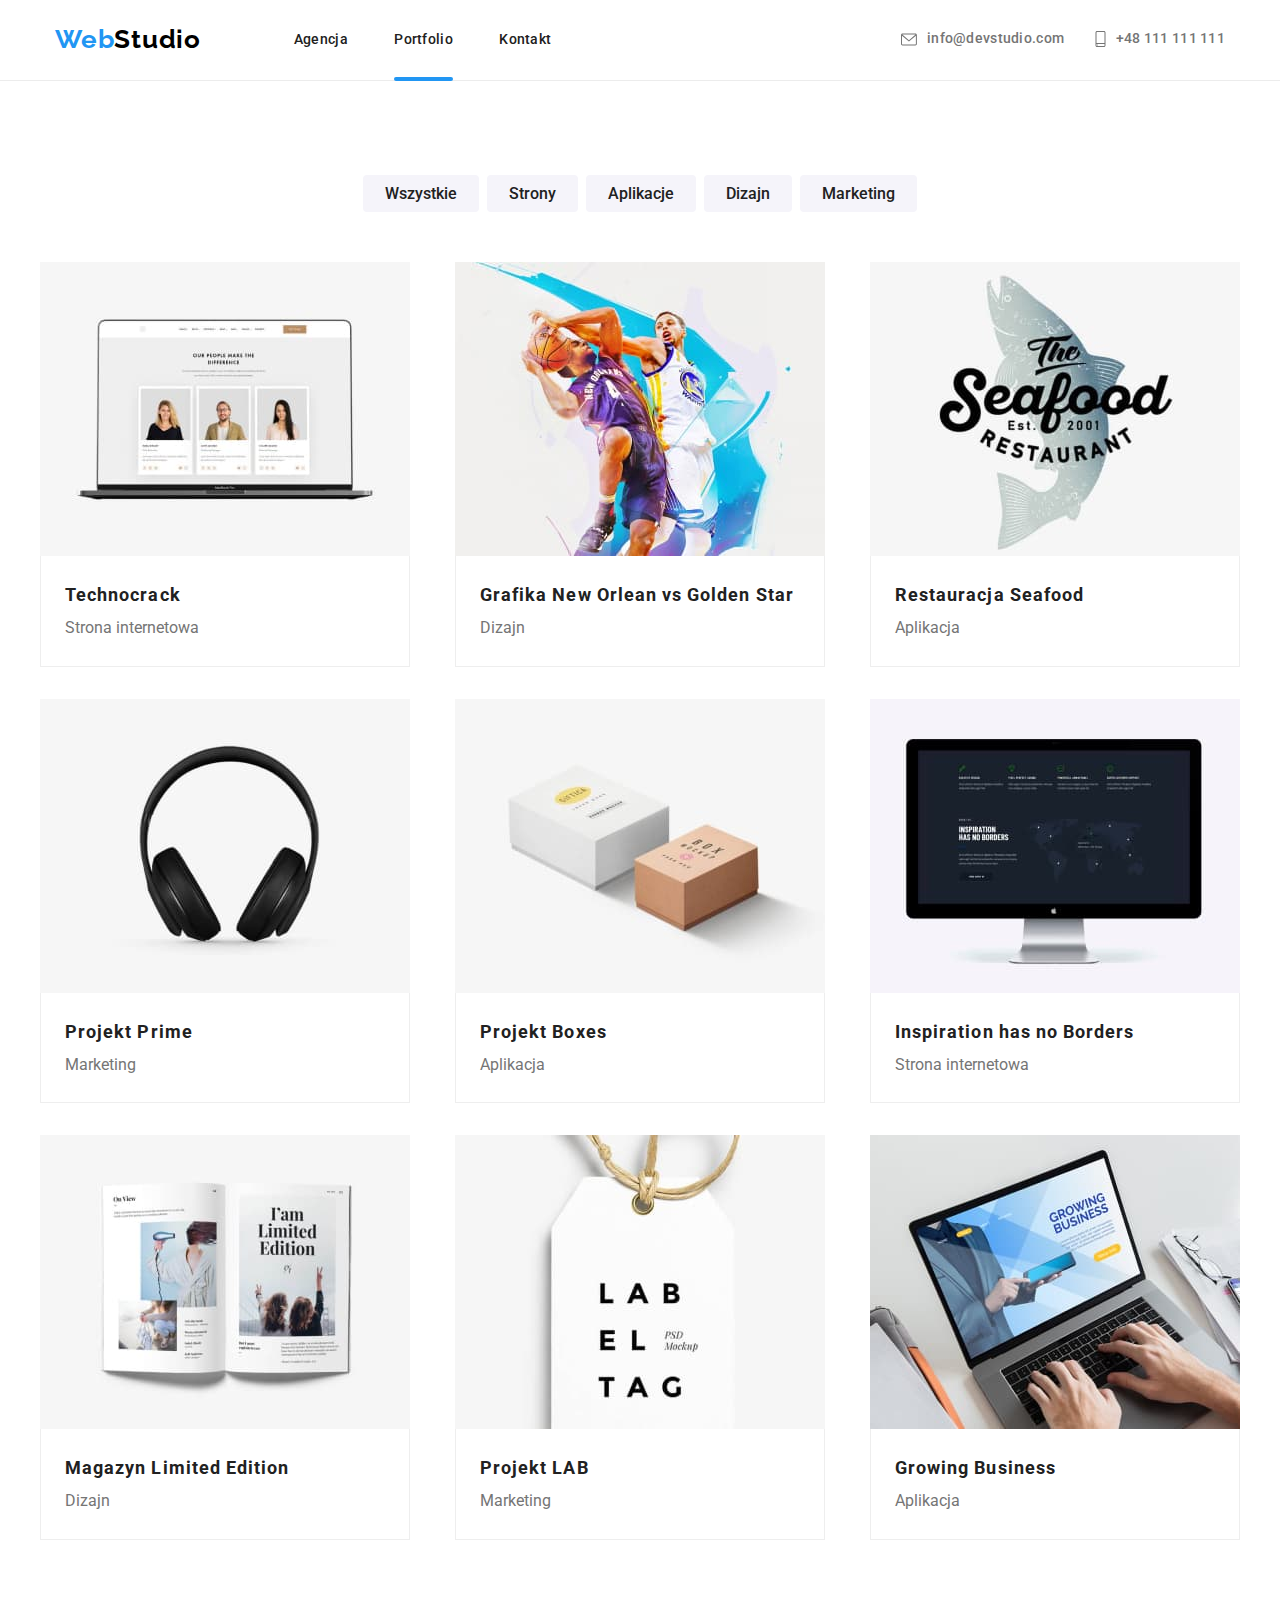
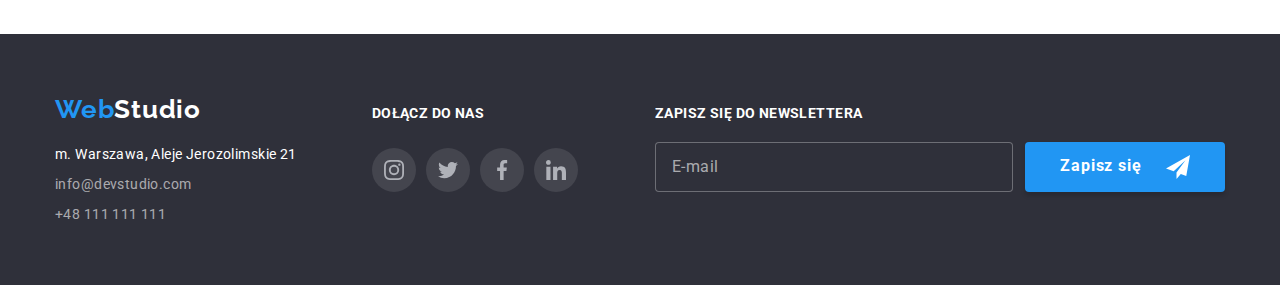
==== commit b9506809: "code update" ====
--- a/portfolio.html
+++ b/portfolio.html
@@ -17,64 +17,62 @@
   </head>
   <body>
     <header class="header">
-      <div class="container header-style list-display">
-        <a class="page-logo page-logo--right" href="index.html"
-          ><span class="page-logo page-logo--left">Web</span>Studio
+      <div class="header__wrapper">
+        <a class="wrapper__page-logo wrapper__page-logo--right" href="index.html"
+          ><span class="wrapper__page-logo wrapper__page-logo--left">Web</span>Studio
         </a>
-        <nav class="main-nav">
-          <ul class="main-nav__list list-display">
-            <li class="main-nav__item">
-              <a class="main-nav__link" href="./index.html">Agencja</a>
+        <nav class="wrapper__main-nav">
+          <ul class="main-nav__list">
+            <li class="list__nav-item">
+              <a class="nav-item__link" href="./index.html">Agencja</a>
             </li>
             <li>
-              <a class="main-nav__link main-nav__item--is-active" href="portfolio.html"
+              <a class="nav-item__link nav-item__link--is-active" href="portfolio.html"
                 >Portfolio
               </a>
             </li>
-            <li><a class="main-nav__link" href="">Kontakt</a></li>
+            <li><a class="nav-item__link" href="">Kontakt</a></li>
           </ul>
         </nav>
-        <div class="header-mail-section">
-          <svg class="header-mail-section__envelope-icon" width="16" height="13">
+        <div class="wrapper__mail-section">
+          <svg class="mail-section__envelope-icon" width="16" height="13">
             <use href="images/icons.svg#icon-envelope"></use>
           </svg>
-          <a class="header-mail-section__link" href="mailto:info@devstudio.com">
-            info@devstudio.com
-          </a>
+          <a class="mail-section__link" href="mailto:info@devstudio.com"> info@devstudio.com </a>
         </div>
-        <div class="header-tel-section">
-          <svg class="header-tel-section__smartphone-icon" width="11" height="16">
+        <div class="wrapper-tel-section">
+          <svg class="tel-section__smartphone-icon" width="11" height="16">
             <use href="images/icons.svg#icon-smartphone"></use>
           </svg>
-          <a class="header-tel-section__link" href="tel:48111111111">+48 111 111 111</a>
+          <a class="tel-section__link" href="tel:48111111111">+48 111 111 111</a>
         </div>
       </div>
     </header>
     <main>
       <!--PRODUCTS NAVIGATION-->
-      <div class="container section">
-        <nav class="portfolio-nav">
-          <ul class="portfolio-nav__set list-display">
+      <div class="portfolio">
+        <nav class="portfolio__nav">
+          <ul class="nav__set">
+            <li class="set__element">
+              <button class="element__nav-button" type="button">Wszystkie</button>
+            </li>
             <li>
-              <button class="portfolio-nav__button" type="button">Wszystkie</button>
-            </li>
-            <li>
-              <button class="portfolio-nav__button" type="button">Strony</button>
-            </li>
-            <li>
-              <button class="portfolio-nav__button" type="button">Aplikacje</button>
-            </li>
-            <li>
-              <button class="portfolio-nav__button" type="button">Dizajn</button>
-            </li>
-            <li>
-              <button class="portfolio-nav__button" type="button">Marketing</button>
+              <button class="element__nav-button" type="button">Strony</button>
+            </li>
+            <li class="set__element">
+              <button class="element__nav-button" type="button">Aplikacje</button>
+            </li>
+            <li class="set__element">
+              <button class="element__nav-button" type="button">Dizajn</button>
+            </li>
+            <li class="set__element">
+              <button class="element__nav-button" type="button">Marketing</button>
             </li>
           </ul>
         </nav>
 
-        <!--PORTFOLIO - ALL PRODUCTS-->
-        <section class="section hero">
+        <!--PRODUCTS-->
+        <section class="products">
           <ul class="product-set list-display">
             <li class="product-set__item">
               <div class="product-set__image">
@@ -270,49 +268,47 @@
       </div>
     </main>
     <footer class="footer">
-      <div class="footer__list container list-display">
-        <address class="address">
-          <a class="page-logo page-logo--footer-right" href="index.html">
-            <span class="page-logo page-logo--footer-left">Web</span>Studio
+      <div class="footer__wrapper">
+        <address class="wrapper__address">
+          <a class="address__logo address__logo--right" href="index.html">
+            <span class="address__logo address__logo--left">Web</span>Studio
           </a>
-          <div class="footer-contact">
-            <a class="footer-contact__address-link" href="" target="_blank">
+          <div class="address__link">
+            <a class="link__address-link" href="" target="_blank">
               m. Warszawa, Aleje Jerozolimskie 21
             </a>
-            <a class="footer-contact__contact-link" href="mailto:info@devstudio.com"
-              >info@devstudio.com</a
-            >
-            <a class="footer-contact__contact-link" href="tel:48111111111">+48 111 111 111</a>
+            <a class="link__contact-link" href="mailto:info@devstudio.com">info@devstudio.com</a>
+            <a class="link__contact-link" href="tel:48111111111">+48 111 111 111</a>
           </div>
         </address>
-        <div class="footer-icons">
+        <div class="wrapper__footer-icons">
           <h3 class="footer-icons__header">dołącz do nas</h3>
-          <div class="social-links">
-            <ul class="social-links__list list-display">
-              <li class="social-links__icon-wrapper social-links__icon-wrapper--footer-background">
-                <a href="#" class="social-links__link instagram-link">
-                  <svg class="instagram-icon instagram-icon--footer-color" width="20" height="20">
+          <div class="footer-icons__social">
+            <ul class="social__links">
+              <li class="links__icon-set links__icon-set--footerbg">
+                <a href="#" class="icon-set__link icon-set__link-instagram">
+                  <svg class="link__instagram-icon" width="20" height="20">
                     <use href="./images/icons.svg#icon-instagram"></use>
                   </svg>
                 </a>
               </li>
-              <li class="social-links__icon-wrapper social-links__icon-wrapper--footer-background">
-                <a href="#" class="social-links__link twitter-link">
-                  <svg class="twitter-icon twitter-icon--footer-color" width="20" height="30">
+              <li class="links__icon-set links__icon-set--footerbg">
+                <a href="#" class="icon-set__link icon-set__link-twitter">
+                  <svg class="link__twitter-icon" width="20" height="20">
                     <use href="./images/icons.svg#icon-twitter"></use>
                   </svg>
                 </a>
               </li>
-              <li class="social-links__icon-wrapper social-links__icon-wrapper--footer-background">
-                <a href="#" class="social-links__link facebook-link">
-                  <svg class="facebook-icon facebook-icon--footer-color" width="20" height="20">
+              <li class="links__icon-set links__icon-set--footerbg">
+                <a href="#" class="icon-set__link icon-set__link-facebook">
+                  <svg class="link__facebook-icon" width="20" height="20">
                     <use href="./images/icons.svg#icon-facebook"></use>
                   </svg>
                 </a>
               </li>
-              <li class="social-links__icon-wrapper social-links__icon-wrapper--footer-background">
-                <a href="#" class="social-links__link linkedin-link">
-                  <svg class="linkedin-icon linkedin-icon--footer-color" width="20" height="20">
+              <li class="links__icon-set links__icon-set--footerbg">
+                <a href="#" class="icon-set__link icon-set__link-linkedin">
+                  <svg class="link__linkedin-icon" width="20" height="20">
                     <use href="./images/icons.svg#icon-linkedin"></use>
                   </svg>
                 </a>
--- a/css/main.min.css
+++ b/css/main.min.css
@@ -1 +1 @@
-*{text-decoration:none;color:inherit;margin:0;padding:0}body{font-family:"Roboto",sans-serif;color:#212121}.container{margin:0 auto;width:75rem;padding:0 .938rem}.section{padding:5.875rem 0}.list-display{list-style:none;display:-webkit-box;display:-ms-flexbox;display:flex;-webkit-box-align:center;-ms-flex-align:center;align-items:center;-webkit-box-pack:justify;-ms-flex-pack:justify;justify-content:space-between}.hero-header{text-align:center;font-size:2rem;line-height:1.17;letter-spacing:.03rem;margin-bottom:3.1rem}.address{font-style:normal}.header-style{-webkit-box-pack:start;-ms-flex-pack:start;justify-content:flex-start}.header{padding:1.5rem 0rem 1.563rem;border-bottom:.06rem solid #ececec}.header-mail-section{display:-webkit-box;display:-ms-flexbox;display:flex;-webkit-box-pack:center;-ms-flex-pack:center;justify-content:center;-webkit-box-align:center;-ms-flex-align:center;align-items:center;-webkit-column-gap:.63rem;-moz-column-gap:.63rem;column-gap:.63rem}.header-mail-section:hover .header-mail-section__envelope-icon{fill:#2196f3}.header-mail-section:hover .header-mail-section__link{color:#2196f3}.header-mail-section:has(>.header-mail-section__link:focus) .header-mail-section__envelope-icon{fill:#2196f3}.header-tel-section{display:-webkit-box;display:-ms-flexbox;display:flex;-webkit-box-pack:center;-ms-flex-pack:center;justify-content:center;-webkit-box-align:center;-ms-flex-align:center;align-items:center;-webkit-column-gap:.63rem;-moz-column-gap:.63rem;column-gap:.63rem}.header-tel-section:hover .header-tel-section__smartphone-icon{fill:#2196f3}.header-tel-section:hover .header-tel-section__link{color:#2196f3}.header-tel-section:has(>.header-tel-section__link:focus) .header-tel-section__smartphone-icon{fill:#2196f3}.header-mail-section__link{color:#757575;font-weight:500;font-size:.9rem;line-height:1.17;letter-spacing:.02em;-webkit-transition-property:color;transition-property:color;-webkit-transition-duration:250ms;transition-duration:250ms;-webkit-transition-timing-function:cubic-bezier(0.4, 0, 0.2, 1);transition-timing-function:cubic-bezier(0.4, 0, 0.2, 1);margin-right:1.9rem}.header-mail-section__link:focus{color:#2196f3}.header-tel-section__link{color:#757575;font-weight:500;font-size:.9rem;line-height:1.17;letter-spacing:.02em;-webkit-transition-property:color;transition-property:color;-webkit-transition-duration:250ms;transition-duration:250ms;-webkit-transition-timing-function:cubic-bezier(0.4, 0, 0.2, 1);transition-timing-function:cubic-bezier(0.4, 0, 0.2, 1)}.header-tel-section__link:focus{color:#2196f3}.header-mail-section__envelope-icon{fill:#757575;cursor:pointer;-webkit-transition-property:fill;transition-property:fill;-webkit-transition-duration:250ms;transition-duration:250ms;-webkit-transition-timing-function:cubic-bezier(0.4, 0, 0.2, 1);transition-timing-function:cubic-bezier(0.4, 0, 0.2, 1)}.header-tel-section__smartphone-icon{fill:#757575;cursor:pointer;-webkit-transition-property:fill;transition-property:fill;-webkit-transition-duration:250ms;transition-duration:250ms;-webkit-transition-timing-function:cubic-bezier(0.4, 0, 0.2, 1);transition-timing-function:cubic-bezier(0.4, 0, 0.2, 1)}.main-nav{-webkit-box-flex:1;-ms-flex:1;flex:1}.main-nav__list{-webkit-box-pack:start;-ms-flex-pack:start;justify-content:flex-start;-webkit-column-gap:2.9rem;-moz-column-gap:2.9rem;column-gap:2.9rem}.main-nav__link{font-weight:500;font-size:.9rem;line-height:1.03;letter-spacing:.02em;-webkit-transition-property:color;transition-property:color;-webkit-transition-duration:250ms;transition-duration:250ms;-webkit-transition-timing-function:cubic-bezier(0.4, 0, 0.2, 1);transition-timing-function:cubic-bezier(0.4, 0, 0.2, 1)}.main-nav__link:hover{color:#2196f3}.main-nav__link:focus{color:#2196f3}.main-nav__item--is-active{position:relative}.main-nav__item--is-active .main-nav__link{color:#2196f3}.main-nav__item--is-active::after{content:"";position:absolute;top:2.84rem;left:0;display:inline-block;width:100%;height:.25rem;background-color:#2196f3;border-radius:.13rem}.page-logo{font-family:"Raleway",sans-serif;font-weight:700;font-size:1.625rem;line-height:1.18;letter-spacing:.03em}.page-logo--left{color:#2196f3}.page-logo--right{color:#000;margin-right:5.8rem}.page-logo--footer-left{color:#2196f3}.page-logo--footer-right{color:#fff}.social-links__icon-wrapper{display:-webkit-box;display:-ms-flexbox;display:flex;-webkit-box-pack:center;-ms-flex-pack:center;justify-content:center;-webkit-box-align:center;-ms-flex-align:center;align-items:center;width:2.75rem;height:2.75rem;border-radius:50%;-webkit-transition-property:background-color,fill;transition-property:background-color,fill;-webkit-transition-duration:250ms;transition-duration:250ms;-webkit-transition-timing-function:cubic-bezier(0.4, 0, 0.2, 1);transition-timing-function:cubic-bezier(0.4, 0, 0.2, 1);cursor:pointer}.social-links__icon-wrapper:hover{background-color:#2196f3}.social-links__icon-wrapper:hover .instagram-icon,.social-links__icon-wrapper:hover .twitter-icon,.social-links__icon-wrapper:hover .facebook-icon,.social-links__icon-wrapper:hover .linkedin-icon{fill:#fff}.social-links__icon-wrapper .social-links__link{width:1.875rem;height:1.875rem;display:-webkit-box;display:-ms-flexbox;display:flex;-webkit-box-pack:center;-ms-flex-pack:center;justify-content:center;-webkit-box-align:center;-ms-flex-align:center;align-items:center}.instagram-icon,.twitter-icon,.facebook-icon,.linkedin-icon{fill:#afb1b8}.instagram-icon:hover,.twitter-icon:hover,.facebook-icon:hover,.linkedin-icon:hover{fill:#fff}.social-links__link:focus .instagram-icon,.social-links__link:focus .twitter-icon,.social-links__link:focus .facebook-icon,.social-links__link:focus .linkedin-icon{fill:#fff}.social-links__icon-wrapper:has(>.social-links__link:focus){background-color:#2196f3}.social-links__list{-webkit-box-pack:justify;-ms-flex-pack:justify;justify-content:space-between;-webkit-column-gap:.63rem;-moz-column-gap:.63rem;column-gap:.63rem;margin-top:.38rem}.social-links__icon-wrapper--footer-background{background-color:rgba(255,255,255,.1)}.instagram-icon--footer-color,.twitter-icon--footer-color,.facebook-icon--footer-color,.linkedin-icon--footer-color{fill:#fff}.main-slogan{background-image:-webkit-gradient(linear, left top, right top, from(rgba(47, 48, 58, 0.4)), to(rgba(47, 48, 58, 0.4))),url("../images/section/header_background.jpg");background-image:linear-gradient(to right, rgba(47, 48, 58, 0.4), rgba(47, 48, 58, 0.4)),url("../images/section/header_background.jpg");background-color:rgba(47,48,58,.4);background-repeat:no-repeat;background-position:center;text-align:center}.main-slogan__text{color:#fff;text-transform:uppercase;text-align:center;width:43.5rem;margin-top:6.63rem;font-weight:900;font-size:2.75rem;letter-spacing:.06em;line-height:1.36;margin:6.625rem 15.75rem 1.875rem}.hero-list__item{position:relative}.hero-list__label{position:absolute;left:0;top:14rem;width:100%;height:4.38rem;background-color:rgba(47,48,58,.8)}.hero-list__slogan{font-weight:700;font-size:.88rem;line-height:1rem;text-align:center;margin-top:1.69rem;letter-spacing:.03em;text-transform:uppercase;color:#fff}.main-description{padding-bottom:0}.main-description__set{-webkit-column-gap:1.875rem;-moz-column-gap:1.875rem;column-gap:1.875rem}.main-description__item{-ms-flex-preferred-size:calc((100% - 5.6rem)/4);flex-basis:calc((100% - 5.6rem)/4)}.main-description__card{background-color:#f5f4fa;height:7.5rem;margin-bottom:1.88rem;padding-left:6.48rem;padding-top:1.56rem}.main-description__header{text-transform:uppercase;margin-bottom:.63rem;font-weight:700;font-size:.86rem;line-height:1.17;letter-spacing:.03em}.main-description__paragraph{color:#757575;width:16.9rem;font-size:.86rem;line-height:1.7;letter-spacing:.03em}.our-team{background-color:#f5f4fa}.team-members-card{display:-webkit-box;display:-ms-flexbox;display:flex;-webkit-box-orient:vertical;-webkit-box-direction:normal;-ms-flex-direction:column;flex-direction:column;-webkit-box-pack:center;-ms-flex-pack:center;justify-content:center;-webkit-box-align:center;-ms-flex-align:center;align-items:center;row-gap:.63rem;padding-bottom:1.88rem;background-color:#fff;-webkit-box-shadow:0rem .06rem .19rem rgba(0,0,0,.12),0rem .06rem .06rem rgba(0,0,0,.14),0rem .13rem .06rem rgba(0,0,0,.2);box-shadow:0rem .06rem .19rem rgba(0,0,0,.12),0rem .06rem .06rem rgba(0,0,0,.14),0rem .13rem .06rem rgba(0,0,0,.2);border-radius:0rem 0rem .25rem .25rem}.team-members-card__image{display:block;margin-bottom:1.25rem}.team-members-card__name{font-weight:500;font-size:1rem;line-height:1.17;letter-spacing:.03em}.team-members-card__job{color:#757575;font-size:1rem;line-height:1.17;letter-spacing:.03em}.our-clients-list__icon{fill:#afb1b8;-webkit-transition-property:fill;transition-property:fill;-webkit-transition-duration:250ms;transition-duration:250ms;-webkit-transition-timing-function:cubic-bezier(0.4, 0, 0.2, 1);transition-timing-function:cubic-bezier(0.4, 0, 0.2, 1)}.our-clients-list__item{display:-webkit-box;display:-ms-flexbox;display:flex;-webkit-box-pack:center;-ms-flex-pack:center;justify-content:center;-webkit-box-align:center;-ms-flex-align:center;align-items:center;-ms-flex-preferred-size:calc((100% - 11.25rem)/6);flex-basis:calc((100% - 11.25rem)/6);height:5.75rem;border:.06rem solid #afb1b8;border-radius:.25rem;-webkit-transition-property:border-color,fill;transition-property:border-color,fill;-webkit-transition-duration:250ms;transition-duration:250ms;-webkit-transition-timing-function:cubic-bezier(0.4, 0, 0.2, 1);transition-timing-function:cubic-bezier(0.4, 0, 0.2, 1)}.our-clients-list__item:hover{cursor:pointer;border:.06rem solid #2196f3;border-radius:.25rem}.our-clients-list__item:hover .our-clients-list__icon{cursor:pointer;fill:#2196f3}.our-clients-list__item:has(>.our-clients-list__link:focus) .our-clients-list__icon{fill:#2196f3}.our-clients-list__item:has(>.our-clients-list__link:focus){border:.06rem solid #2196f3;border-radius:.25rem}.backdrop{position:fixed;left:0;top:0;width:100%;height:100%;background-color:rgba(0,0,0,.5)}.modal{position:absolute;top:50%;left:50%;width:33rem;height:36.31rem;padding:2.5rem;background-color:#fff;-webkit-transform:translate(-50%, -50%);transform:translate(-50%, -50%);-webkit-transition-duration:250ms;transition-duration:250ms;-webkit-transition-timing-function:cubic-bezier(0.4, 0, 0.2, 1);transition-timing-function:cubic-bezier(0.4, 0, 0.2, 1)}.backdrop.is-hidden .modal{-webkit-transform:translate(-50%, -50%) scale(0.5);transform:translate(-50%, -50%) scale(0.5)}.is-hidden{pointer-events:none;visibility:hidden;opacity:0;-webkit-transition-duration:250ms;transition-duration:250ms;-webkit-transition-timing-function:cubic-bezier(0.4, 0, 0.2, 1);transition-timing-function:cubic-bezier(0.4, 0, 0.2, 1)}.modal-form{position:relative;display:-webkit-box;display:-ms-flexbox;display:flex;row-gap:.63rem;-webkit-box-orient:vertical;-webkit-box-direction:normal;-ms-flex-direction:column;flex-direction:column}.modal-form__header{font-weight:700;font-size:1.25rem;line-height:1.44rem;text-align:center;letter-spacing:.03em;margin-bottom:.5rem;color:#212121}.modal-form__label{display:-webkit-box;display:-ms-flexbox;display:flex;position:relative;-webkit-box-orient:vertical;-webkit-box-direction:normal;-ms-flex-direction:column;flex-direction:column;-webkit-box-pack:center;-ms-flex-pack:center;justify-content:center;row-gap:.25rem;font-size:.75rem;line-height:.88rem;letter-spacing:.01em;color:#757575}.modal-form__input{width:28rem;height:2.5rem;padding-left:2.63rem;border:.06rem solid rgba(33,33,33,.2);border-radius:.25rem;outline:none;-webkit-transition:border 250ms cubic-bezier(0.4, 0, 0.2, 1);transition:border 250ms cubic-bezier(0.4, 0, 0.2, 1)}.modal-form__input:focus{border:.06rem solid #2196f3;border:.06rem solid #2196f3}.modal-form__input:focus+.modal-form__icon{fill:#2196f3}.form-footer{position:relative;display:-webkit-box;display:-ms-flexbox;display:flex;-webkit-box-pack:center;-ms-flex-pack:center;justify-content:center;-webkit-box-align:center;-ms-flex-align:center;align-items:center;font-size:.88rem;line-height:1.5rem;letter-spacing:.03em;color:#757575}.form-footer__policy-label{display:-webkit-box;display:-ms-flexbox;display:flex;-webkit-box-pack:center;-ms-flex-pack:center;justify-content:center;-webkit-box-align:center;-ms-flex-align:center;align-items:center}.form-footer__policy-label:hover{cursor:pointer}.form-footer__policy-input{position:absolute;display:inline-block;left:.81rem;opacity:0;cursor:pointer}.form-footer__checkbox-unchecked{margin-right:.44rem}.form-footer__checkbox-checked{margin-right:.44rem;display:none;fill:#fff}.form-footer__policy-input:focus+.form-footer__checkbox-unchecked{-webkit-box-shadow:0 0 0 .19rem #2196f3;box-shadow:0 0 0 .19rem #2196f3}.form-footer__policy-input:checked~.form-footer__checkbox-checked{display:inline-block}.form-footer__policy-input:checked+.form-footer__checkbox-unchecked{display:none}.form-footer__link{text-decoration:underline;color:#2196f3}.modal-form__comment-section{resize:none;padding:.75rem 1rem;border:.06rem solid rgba(33,33,33,.2);border-radius:.25rem;outline:none;-webkit-transition:border 250ms cubic-bezier(0.4, 0, 0.2, 1);transition:border 250ms cubic-bezier(0.4, 0, 0.2, 1)}.modal-form__comment-section:focus{border:.06rem solid #2196f3}.modal-form__comment-section::-webkit-input-placeholder{font-size:.75rem;line-height:.88rem;letter-spacing:.01em;color:rgba(117,117,117,.5)}.modal-form__comment-section::-moz-placeholder{font-size:.75rem;line-height:.88rem;letter-spacing:.01em;color:rgba(117,117,117,.5)}.modal-form__comment-section:-ms-input-placeholder{font-size:.75rem;line-height:.88rem;letter-spacing:.01em;color:rgba(117,117,117,.5)}.modal-form__comment-section::-ms-input-placeholder{font-size:.75rem;line-height:.88rem;letter-spacing:.01em;color:rgba(117,117,117,.5)}.modal-form__comment-section::placeholder{font-size:.75rem;line-height:.88rem;letter-spacing:.01em;color:rgba(117,117,117,.5)}.button--modal-footer{position:absolute;bottom:2.5rem;left:50%;-webkit-transform:translateX(-50%);transform:translateX(-50%);width:12.5rem;height:3.13rem}.modal-form__icon{position:absolute;left:.88rem;top:1.81rem;fill:#212121;-webkit-transition:fill 250ms cubic-bezier(0.4, 0, 0.2, 1);transition:fill 250ms cubic-bezier(0.4, 0, 0.2, 1)}.portfolio-nav__set{margin-bottom:3.13rem;-webkit-box-pack:center;-ms-flex-pack:center;justify-content:center;-webkit-column-gap:.5rem;-moz-column-gap:.5rem;column-gap:.5rem}.product-set__name{font-weight:700;font-size:1.1rem;letter-spacing:.06em;line-height:2}.product-set__type{color:#757575;font-size:1rem;line-height:1.9}.product-set{-ms-flex-wrap:wrap;flex-wrap:wrap;row-gap:2rem}.product-set__item{-ms-flex-preferred-size:calc((100% - 5.62rem)/3);flex-basis:calc((100% - 5.62rem)/3);-webkit-transition-property:-webkit-box-shadow;transition-property:-webkit-box-shadow;transition-property:box-shadow;transition-property:box-shadow, -webkit-box-shadow;-webkit-transition-duration:250ms;transition-duration:250ms;-webkit-transition-timing-function:cubic-bezier(0.4, 0, 0.2, 1);transition-timing-function:cubic-bezier(0.4, 0, 0.2, 1)}.product-set__item:hover{-webkit-box-shadow:0rem .06rem .06rem rgba(0,0,0,.12),0rem .25rem .25rem rgba(0,0,0,.06),.06rem .25rem .36rem rgba(0,0,0,.16);box-shadow:0rem .06rem .06rem rgba(0,0,0,.12),0rem .25rem .25rem rgba(0,0,0,.06),.06rem .25rem .36rem rgba(0,0,0,.16);cursor:pointer}.product-set__item:hover .product-set__overlay{-webkit-transform:translateY(0);transform:translateY(0)}.product-set__image{display:block;position:relative;overflow:hidden;width:100%;height:18.38rem}.product-set__overlay{position:absolute;bottom:0;left:0;width:100%;height:100%;background-color:rgba(33,150,243,.9);-webkit-transform:translateY(100%);transform:translateY(100%);-webkit-transition-duration:250ms;transition-duration:250ms;-webkit-transition-timing-function:cubic-bezier(0.4, 0, 0.2, 1);transition-timing-function:cubic-bezier(0.4, 0, 0.2, 1)}.product-set__text{font-size:1.13rem;line-height:1.56;color:#fff;margin:3.06rem 2.81rem 3.06rem 1.5rem}.product-set__footer{padding:1.37rem 1.5rem;border:solid #eee;border-width:0rem .05rem .05rem .05rem}.footer{background-color:#2f303a;padding:3.75rem 0rem 3.75rem}.footer-contact{display:-webkit-box;display:-ms-flexbox;display:flex;-webkit-box-orient:vertical;-webkit-box-direction:normal;-ms-flex-direction:column;flex-direction:column;-webkit-box-align:start;-ms-flex-align:start;align-items:flex-start;row-gap:.563rem;margin-top:1.25rem;font-size:.875rem;line-height:1.7;letter-spacing:.03em}.footer-contact__address-link{color:#fff}.footer-contact__address-link:hover{color:#2196f3}.footer-contact__address-link:focus{color:#2196f3}.footer-contact__contact-link{color:rgba(255,255,255,.6);-webkit-transition-property:color;transition-property:color;-webkit-transition-duration:250ms;transition-duration:250ms;-webkit-transition-timing-function:cubic-bezier(0.4, 0, 0.2, 1);transition-timing-function:cubic-bezier(0.4, 0, 0.2, 1)}.footer-contact__contact-link:hover{color:#2196f3}.footer-contact__contact-link:focus{color:#2196f3}.footer-icons__header{color:#fff;font-weight:700;font-size:.875rem;line-height:1.14;letter-spacing:.03em;text-transform:uppercase;margin-bottom:1.25rem}.footer__list{-webkit-box-pack:start;-ms-flex-pack:start;justify-content:flex-start;-webkit-box-align:start;-ms-flex-align:start;align-items:flex-start}.footer-icons{margin-left:4.38rem;margin-top:.75rem}.footer-form{display:-webkit-box;display:-ms-flexbox;display:flex;position:relative;-webkit-box-orient:vertical;-webkit-box-direction:normal;-ms-flex-direction:column;flex-direction:column;-webkit-box-align:start;-ms-flex-align:start;align-items:flex-start;width:35.63rem;margin-left:4.5rem}.footer-form__header{color:#fff;font-weight:700;font-size:.875rem;line-height:1.14;letter-spacing:.03em;text-transform:uppercase;margin-top:.75rem;margin-bottom:1.25rem}.footer-form__newsletter-icon{fill:#fff}.footer-form__input-field{background-color:#2f303a;width:22.38rem;height:3.13rem;padding-left:1rem;border:.06rem solid rgba(255,255,255,.3);border-radius:.25rem;color:#fff;outline:none}.footer-form__input-field::-webkit-input-placeholder{color:rgba(255,255,255,.6);line-height:1.25rem;letter-spacing:.03em}.footer-form__input-field::-moz-placeholder{color:rgba(255,255,255,.6);line-height:1.25rem;letter-spacing:.03em}.footer-form__input-field:-ms-input-placeholder{color:rgba(255,255,255,.6);line-height:1.25rem;letter-spacing:.03em}.footer-form__input-field::-ms-input-placeholder{color:rgba(255,255,255,.6);line-height:1.25rem;letter-spacing:.03em}.footer-form__input-field::placeholder{color:rgba(255,255,255,.6);line-height:1.25rem;letter-spacing:.03em}.footer-form__input-field:focus{border:.06rem solid #2196f3}.footer-form__input-field:hover{border:.06rem solid #2196f3}.button{background-color:#2196f3;color:#fff;font-weight:700;font-size:1rem;letter-spacing:.06em;line-height:1.9;border:none;-webkit-transition:background-color 250ms cubic-bezier(0.4, 0, 0.2, 1);transition:background-color 250ms cubic-bezier(0.4, 0, 0.2, 1);-webkit-box-shadow:0rem .24rem .25rem rgba(0,0,0,.15);box-shadow:0rem .24rem .25rem rgba(0,0,0,.15);border-radius:.25rem;cursor:pointer}.button:hover{background-color:#007cd6}.button:focus{background-color:#007cd6}.button--order-button{padding:.63rem 2.56rem .63rem 2.63rem;margin-bottom:6.625rem}.portfolio-nav__button{background-color:#f5f4fa;color:#212121;font-weight:500;font-size:1rem;padding:.37rem 1.38rem;line-height:1.6;border:none;border-radius:.25rem;cursor:pointer;-webkit-transition-property:background-color,color;transition-property:background-color,color;-webkit-transition-duration:250ms;transition-duration:250ms;-webkit-transition-timing-function:cubic-bezier(0.4, 0, 0.2, 1);transition-timing-function:cubic-bezier(0.4, 0, 0.2, 1)}.portfolio-nav__button:hover{background-color:#2196f3;color:#fff;-webkit-box-shadow:0rem .19rem .06rem rgba(0,0,0,.1),0rem .06rem .13rem rgba(0,0,0,.08),0rem .13rem .13rem rgba(0,0,0,.12);box-shadow:0rem .19rem .06rem rgba(0,0,0,.1),0rem .06rem .13rem rgba(0,0,0,.08),0rem .13rem .13rem rgba(0,0,0,.12)}.portfolio-nav__button:focus{background-color:#2196f3;color:#fff;-webkit-box-shadow:0rem .19rem .06rem rgba(0,0,0,.1),0rem .06rem .13rem rgba(0,0,0,.08),0rem .13rem .13rem rgba(0,0,0,.12);box-shadow:0rem .19rem .06rem rgba(0,0,0,.1),0rem .06rem .13rem rgba(0,0,0,.08),0rem .13rem .13rem rgba(0,0,0,.12)}.button--newsletter-button{display:-webkit-box;display:-ms-flexbox;display:flex;-webkit-box-pack:center;-ms-flex-pack:center;justify-content:center;-webkit-box-align:center;-ms-flex-align:center;align-items:center;-webkit-column-gap:1.5rem;-moz-column-gap:1.5rem;column-gap:1.5rem;position:absolute;bottom:0;right:0;width:12.5rem;height:3.13rem}.modal__close-button{position:absolute;width:1.88rem;height:1.88rem;top:.5rem;right:.5rem;border:.06rem solid rgba(0,0,0,.1);background-color:#fff;border-radius:50%;-webkit-transition-property:background-color,color;transition-property:background-color,color;-webkit-transition-duration:250ms;transition-duration:250ms;-webkit-transition-timing-function:cubic-bezier(0.4, 0, 0.2, 1);transition-timing-function:cubic-bezier(0.4, 0, 0.2, 1)}.modal__close-button:hover,.modal__close-button:focus{background-color:#000;color:#fff;cursor:pointer}/*# sourceMappingURL=main.min.css.map */+*{text-decoration:none;color:inherit;margin:0;padding:0}body{font-family:"Roboto",sans-serif;color:#212121}.container,.footer__contact,.footer__wrapper,.portfolio,.our-clients__wrapper,.our-team__wrapper,.main-description__wrapper,.our-work__wrapper,.main-slogan__wrapper,.header__wrapper{margin:0 auto;width:75rem;padding:0 .938rem}.section,.footer__contact,.portfolio,.our-clients,.our-team,.main-description,.our-work,.main-slogan{padding:5.875rem 0}.list-display,.footer-icons__social,.footer__wrapper,.nav__set,.wrapper__list,.wrapper__description-set,.wrapper__work-list,.main-nav__list,.header__wrapper,.social__links{list-style:none;display:-webkit-box;display:-ms-flexbox;display:flex;-webkit-box-align:center;-ms-flex-align:center;align-items:center;-webkit-box-pack:justify;-ms-flex-pack:justify;justify-content:space-between}.hero-header,.wrapper__header{text-align:center;font-size:2rem;line-height:1.17;letter-spacing:.03rem;margin-bottom:3.1rem}.links__icon-set{display:-webkit-box;display:-ms-flexbox;display:flex;-webkit-box-pack:center;-ms-flex-pack:center;justify-content:center;-webkit-box-align:center;-ms-flex-align:center;align-items:center;width:2.75rem;height:2.75rem;border-radius:50%;-webkit-transition-property:background-color,fill;transition-property:background-color,fill;-webkit-transition-duration:250ms;transition-duration:250ms;-webkit-transition-timing-function:cubic-bezier(0.4, 0, 0.2, 1);transition-timing-function:cubic-bezier(0.4, 0, 0.2, 1);cursor:pointer}.links__icon-set:hover{background-color:#2196f3}.links__icon-set:hover .link__instagram-icon,.links__icon-set:hover .link__twitter-icon,.links__icon-set:hover .link__facebook-icon,.links__icon-set:hover .link__linkedin-icon{fill:#fff}.links__icon-set .icon-set__link{width:1.875rem;height:1.875rem;display:-webkit-box;display:-ms-flexbox;display:flex;-webkit-box-pack:center;-ms-flex-pack:center;justify-content:center;-webkit-box-align:center;-ms-flex-align:center;align-items:center}.link__instagram-icon,.link__twitter-icon,.link__facebook-icon,.link__linkedin-icon{fill:#afb1b8}.link__instagram-icon:hover,.link__twitter-icon:hover,.link__facebook-icon:hover,.link__linkedin-icon:hover{fill:#fff}.icon-set__link:focus .link__instagram-icon,.icon-set__link:focus .link__twitter-icon,.icon-set__link:focus .link__facebook-icon,.icon-set__link:focus .link__linkedin-icon{fill:#fff}.links__icon-set:has(>.icon-set__link:focus){background-color:#2196f3}.social__links{-webkit-column-gap:.63rem;-moz-column-gap:.63rem;column-gap:.63rem;margin-top:.38rem}.links__icon-set--footerbg{background-color:rgba(255,255,255,.1)}.instagram-icon--footer-color,.twitter-icon--footer-color,.facebook-icon--footer-color,.linkedin-icon--footer-color{fill:#fff}.page-logo,.address__logo,.wrapper__page-logo{font-family:"Raleway",sans-serif;font-weight:700;font-size:1.625rem;line-height:1.18;letter-spacing:.03em}.wrapper__page-logo--left{color:#2196f3}.wrapper__page-logo--right{color:#000;margin-right:5.8rem}.address__logo--left{color:#2196f3}.address__logo--right{color:#fff}.header{padding:1.5rem 0rem 1.563rem;border-bottom:.06rem solid #ececec}.header__wrapper{-webkit-box-pack:start;-ms-flex-pack:start;justify-content:flex-start}.wrapper__mail-section{display:-webkit-box;display:-ms-flexbox;display:flex;-webkit-box-pack:center;-ms-flex-pack:center;justify-content:center;-webkit-box-align:center;-ms-flex-align:center;align-items:center;-webkit-column-gap:.63rem;-moz-column-gap:.63rem;column-gap:.63rem}.wrapper__mail-section:hover .mail-section__envelope-icon{fill:#2196f3}.wrapper__mail-section:hover .mail-section__link{color:#2196f3}.wrapper__mail-section:has(>.mail-section__link:focus) .mail-section__envelope-icon{fill:#2196f3}.wrapper-tel-section{display:-webkit-box;display:-ms-flexbox;display:flex;-webkit-box-pack:center;-ms-flex-pack:center;justify-content:center;-webkit-box-align:center;-ms-flex-align:center;align-items:center;-webkit-column-gap:.63rem;-moz-column-gap:.63rem;column-gap:.63rem}.wrapper-tel-section:hover .tel-section__smartphone-icon{fill:#2196f3}.wrapper-tel-section:hover .tel-section__link{color:#2196f3}.wrapper-tel-section:has(>.tel-section__link:focus) .tel-section__smartphone-icon{fill:#2196f3}.mail-section__link{color:#757575;font-weight:500;font-size:.9rem;line-height:1.17;letter-spacing:.02em;-webkit-transition-property:color;transition-property:color;-webkit-transition-duration:250ms;transition-duration:250ms;-webkit-transition-timing-function:cubic-bezier(0.4, 0, 0.2, 1);transition-timing-function:cubic-bezier(0.4, 0, 0.2, 1);margin-right:1.9rem}.mail-section__link:focus{color:#2196f3}.tel-section__link{color:#757575;font-weight:500;font-size:.9rem;line-height:1.17;letter-spacing:.02em;-webkit-transition-property:color;transition-property:color;-webkit-transition-duration:250ms;transition-duration:250ms;-webkit-transition-timing-function:cubic-bezier(0.4, 0, 0.2, 1);transition-timing-function:cubic-bezier(0.4, 0, 0.2, 1)}.tel-section__link:focus{color:#2196f3}.mail-section__envelope-icon{fill:#757575;cursor:pointer;-webkit-transition-property:fill;transition-property:fill;-webkit-transition-duration:250ms;transition-duration:250ms;-webkit-transition-timing-function:cubic-bezier(0.4, 0, 0.2, 1);transition-timing-function:cubic-bezier(0.4, 0, 0.2, 1)}.tel-section__smartphone-icon{fill:#757575;cursor:pointer;-webkit-transition-property:fill;transition-property:fill;-webkit-transition-duration:250ms;transition-duration:250ms;-webkit-transition-timing-function:cubic-bezier(0.4, 0, 0.2, 1);transition-timing-function:cubic-bezier(0.4, 0, 0.2, 1)}.wrapper__main-nav{-webkit-box-flex:1;-ms-flex:1;flex:1}.main-nav__list{-webkit-box-pack:start;-ms-flex-pack:start;justify-content:flex-start;-webkit-column-gap:2.9rem;-moz-column-gap:2.9rem;column-gap:2.9rem}.nav-item__link{font-weight:500;font-size:.9rem;line-height:1.03;letter-spacing:.02em;-webkit-transition-property:color;transition-property:color;-webkit-transition-duration:250ms;transition-duration:250ms;-webkit-transition-timing-function:cubic-bezier(0.4, 0, 0.2, 1);transition-timing-function:cubic-bezier(0.4, 0, 0.2, 1)}.nav-item__link:hover{color:#2196f3}.nav-item__link:focus{color:#2196f3}.nav-item__link--is-active{position:relative}.nav-item__link--is-active .nav-item__link{color:#2196f3}.nav-item__link--is-active::after{content:"";position:absolute;top:2.84rem;left:0;display:inline-block;width:100%;height:.25rem;background-color:#2196f3;border-radius:.13rem}.main-slogan{max-width:100rem;margin:0 auto;background-image:-webkit-gradient(linear, left top, right top, from(rgba(47, 48, 58, 0.4)), to(rgba(47, 48, 58, 0.4))),url("../images/section/header_background.jpg");background-image:linear-gradient(to right, rgba(47, 48, 58, 0.4), rgba(47, 48, 58, 0.4)),url("../images/section/header_background.jpg");background-color:rgba(47,48,58,.4);background-repeat:no-repeat;background-position:center;text-align:center}.wrapper__main-header{color:#fff;text-transform:uppercase;text-align:center;width:43.5rem;margin-top:6.63rem;font-weight:900;font-size:2.75rem;letter-spacing:.06em;line-height:1.36;margin:6.625rem 15.75rem 1.875rem}.work-list__item{position:relative}.item__work-name{position:absolute;left:0;top:14rem;width:100%;height:4.38rem;background-color:rgba(47,48,58,.8)}.work-name__slogan{font-weight:700;font-size:.88rem;line-height:1rem;text-align:center;margin-top:1.69rem;letter-spacing:.03em;text-transform:uppercase;color:#fff}.main-description{padding-bottom:0}.wrapper__description-set{-webkit-column-gap:1.875rem;-moz-column-gap:1.875rem;column-gap:1.875rem}.description-set__item{-ms-flex-preferred-size:calc((100% - 5.6rem)/4);flex-basis:calc((100% - 5.6rem)/4)}.group__card{background-color:#f5f4fa;height:7.5rem;margin-bottom:1.88rem;padding-left:6.48rem;padding-top:1.56rem}.group__header{text-transform:uppercase;margin-bottom:.63rem;font-weight:700;font-size:.86rem;line-height:1.17;letter-spacing:.03em}.group__paragraph{color:#757575;width:16.9rem;font-size:.86rem;line-height:1.7;letter-spacing:.03em}.our-team{background-color:#f5f4fa}.list__card{display:-webkit-box;display:-ms-flexbox;display:flex;-webkit-box-orient:vertical;-webkit-box-direction:normal;-ms-flex-direction:column;flex-direction:column;-webkit-box-pack:center;-ms-flex-pack:center;justify-content:center;-webkit-box-align:center;-ms-flex-align:center;align-items:center;row-gap:.63rem;padding-bottom:1.88rem;background-color:#fff;-webkit-box-shadow:0rem .06rem .19rem rgba(0,0,0,.12),0rem .06rem .06rem rgba(0,0,0,.14),0rem .13rem .06rem rgba(0,0,0,.2);box-shadow:0rem .06rem .19rem rgba(0,0,0,.12),0rem .06rem .06rem rgba(0,0,0,.14),0rem .13rem .06rem rgba(0,0,0,.2);border-radius:0rem 0rem .25rem .25rem}.card__image{display:block;margin-bottom:1.25rem}.card__name{font-weight:500;font-size:1rem;line-height:1.17;letter-spacing:.03em}.card__job{color:#757575;font-size:1rem;line-height:1.17;letter-spacing:.03em}.link__client-icon{fill:#afb1b8;-webkit-transition-property:fill;transition-property:fill;-webkit-transition-duration:250ms;transition-duration:250ms;-webkit-transition-timing-function:cubic-bezier(0.4, 0, 0.2, 1);transition-timing-function:cubic-bezier(0.4, 0, 0.2, 1)}.list__client-card{display:-webkit-box;display:-ms-flexbox;display:flex;-webkit-box-pack:center;-ms-flex-pack:center;justify-content:center;-webkit-box-align:center;-ms-flex-align:center;align-items:center;-ms-flex-preferred-size:calc((100% - 11.25rem)/6);flex-basis:calc((100% - 11.25rem)/6);height:5.75rem;border:.06rem solid #afb1b8;border-radius:.25rem;-webkit-transition-property:border-color,fill;transition-property:border-color,fill;-webkit-transition-duration:250ms;transition-duration:250ms;-webkit-transition-timing-function:cubic-bezier(0.4, 0, 0.2, 1);transition-timing-function:cubic-bezier(0.4, 0, 0.2, 1)}.list__client-card:hover{cursor:pointer;border:.06rem solid #2196f3;border-radius:.25rem}.list__client-card:hover .link__client-icon{cursor:pointer;fill:#2196f3}.list__client-card:has(>.client-card__link:focus) .link__client-icon{fill:#2196f3}.list__client-card:has(>.client-card__link:focus){border:.06rem solid #2196f3;border-radius:.25rem}.backdrop{position:fixed;left:0;top:0;width:100%;height:100%;background-color:rgba(0,0,0,.5)}.modal{position:absolute;top:50%;left:50%;width:33rem;height:36.31rem;padding:2.5rem;background-color:#fff;-webkit-transform:translate(-50%, -50%);transform:translate(-50%, -50%);-webkit-transition-duration:250ms;transition-duration:250ms;-webkit-transition-timing-function:cubic-bezier(0.4, 0, 0.2, 1);transition-timing-function:cubic-bezier(0.4, 0, 0.2, 1)}.backdrop.is-hidden .modal{-webkit-transform:translate(-50%, -50%) scale(0.5);transform:translate(-50%, -50%) scale(0.5)}.is-hidden{pointer-events:none;visibility:hidden;opacity:0;-webkit-transition-duration:250ms;transition-duration:250ms;-webkit-transition-timing-function:cubic-bezier(0.4, 0, 0.2, 1);transition-timing-function:cubic-bezier(0.4, 0, 0.2, 1)}.modal-form{position:relative;display:-webkit-box;display:-ms-flexbox;display:flex;row-gap:.63rem;-webkit-box-orient:vertical;-webkit-box-direction:normal;-ms-flex-direction:column;flex-direction:column}.modal-form__header{font-weight:700;font-size:1.25rem;line-height:1.44rem;text-align:center;letter-spacing:.03em;margin-bottom:.5rem;color:#212121}.modal-form__label{display:-webkit-box;display:-ms-flexbox;display:flex;position:relative;-webkit-box-orient:vertical;-webkit-box-direction:normal;-ms-flex-direction:column;flex-direction:column;-webkit-box-pack:center;-ms-flex-pack:center;justify-content:center;row-gap:.25rem;font-size:.75rem;line-height:.88rem;letter-spacing:.01em;color:#757575}.modal-form__input{width:28rem;height:2.5rem;padding-left:2.63rem;border:.06rem solid rgba(33,33,33,.2);border-radius:.25rem;outline:none;-webkit-transition:border 250ms cubic-bezier(0.4, 0, 0.2, 1);transition:border 250ms cubic-bezier(0.4, 0, 0.2, 1)}.modal-form__input:focus{border:.06rem solid #2196f3;border:.06rem solid #2196f3}.modal-form__input:focus+.modal-form__icon{fill:#2196f3}.form-footer{position:relative;display:-webkit-box;display:-ms-flexbox;display:flex;-webkit-box-pack:center;-ms-flex-pack:center;justify-content:center;-webkit-box-align:center;-ms-flex-align:center;align-items:center;font-size:.88rem;line-height:1.5rem;letter-spacing:.03em;color:#757575}.form-footer__policy-label{display:-webkit-box;display:-ms-flexbox;display:flex;-webkit-box-pack:center;-ms-flex-pack:center;justify-content:center;-webkit-box-align:center;-ms-flex-align:center;align-items:center}.form-footer__policy-label:hover{cursor:pointer}.form-footer__policy-input{position:absolute;display:inline-block;left:.81rem;opacity:0;cursor:pointer}.form-footer__checkbox-unchecked{margin-right:.44rem}.form-footer__checkbox-checked{margin-right:.44rem;display:none;fill:#fff}.form-footer__policy-input:focus+.form-footer__checkbox-unchecked{-webkit-box-shadow:0 0 0 .19rem #2196f3;box-shadow:0 0 0 .19rem #2196f3}.form-footer__policy-input:checked~.form-footer__checkbox-checked{display:inline-block}.form-footer__policy-input:checked+.form-footer__checkbox-unchecked{display:none}.form-footer__link{text-decoration:underline;color:#2196f3}.modal-form__comment-section{resize:none;padding:.75rem 1rem;border:.06rem solid rgba(33,33,33,.2);border-radius:.25rem;outline:none;-webkit-transition:border 250ms cubic-bezier(0.4, 0, 0.2, 1);transition:border 250ms cubic-bezier(0.4, 0, 0.2, 1)}.modal-form__comment-section:focus{border:.06rem solid #2196f3}.modal-form__comment-section::-webkit-input-placeholder{font-size:.75rem;line-height:.88rem;letter-spacing:.01em;color:rgba(117,117,117,.5)}.modal-form__comment-section::-moz-placeholder{font-size:.75rem;line-height:.88rem;letter-spacing:.01em;color:rgba(117,117,117,.5)}.modal-form__comment-section:-ms-input-placeholder{font-size:.75rem;line-height:.88rem;letter-spacing:.01em;color:rgba(117,117,117,.5)}.modal-form__comment-section::-ms-input-placeholder{font-size:.75rem;line-height:.88rem;letter-spacing:.01em;color:rgba(117,117,117,.5)}.modal-form__comment-section::placeholder{font-size:.75rem;line-height:.88rem;letter-spacing:.01em;color:rgba(117,117,117,.5)}.button--modal-footer{position:absolute;bottom:2.5rem;left:50%;-webkit-transform:translateX(-50%);transform:translateX(-50%);width:12.5rem;height:3.13rem}.modal-form__icon{position:absolute;left:.88rem;top:1.81rem;fill:#212121;-webkit-transition:fill 250ms cubic-bezier(0.4, 0, 0.2, 1);transition:fill 250ms cubic-bezier(0.4, 0, 0.2, 1)}.nav__set{margin-bottom:3.13rem;-webkit-box-pack:center;-ms-flex-pack:center;justify-content:center;-webkit-column-gap:.5rem;-moz-column-gap:.5rem;column-gap:.5rem}.product-set__name{font-weight:700;font-size:1.1rem;letter-spacing:.06em;line-height:2}.product-set__type{color:#757575;font-size:1rem;line-height:1.9}.product-set{-ms-flex-wrap:wrap;flex-wrap:wrap;row-gap:2rem}.product-set__item{-ms-flex-preferred-size:calc((100% - 5.62rem)/3);flex-basis:calc((100% - 5.62rem)/3);-webkit-transition-property:-webkit-box-shadow;transition-property:-webkit-box-shadow;transition-property:box-shadow;transition-property:box-shadow, -webkit-box-shadow;-webkit-transition-duration:250ms;transition-duration:250ms;-webkit-transition-timing-function:cubic-bezier(0.4, 0, 0.2, 1);transition-timing-function:cubic-bezier(0.4, 0, 0.2, 1)}.product-set__item:hover{-webkit-box-shadow:0rem .06rem .06rem rgba(0,0,0,.12),0rem .25rem .25rem rgba(0,0,0,.06),.06rem .25rem .36rem rgba(0,0,0,.16);box-shadow:0rem .06rem .06rem rgba(0,0,0,.12),0rem .25rem .25rem rgba(0,0,0,.06),.06rem .25rem .36rem rgba(0,0,0,.16);cursor:pointer}.product-set__item:hover .product-set__overlay{-webkit-transform:translateY(0);transform:translateY(0)}.product-set__image{display:block;position:relative;overflow:hidden;width:100%;height:18.38rem}.product-set__overlay{position:absolute;bottom:0;left:0;width:100%;height:100%;background-color:rgba(33,150,243,.9);-webkit-transform:translateY(100%);transform:translateY(100%);-webkit-transition-duration:250ms;transition-duration:250ms;-webkit-transition-timing-function:cubic-bezier(0.4, 0, 0.2, 1);transition-timing-function:cubic-bezier(0.4, 0, 0.2, 1)}.product-set__text{font-size:1.13rem;line-height:1.56;color:#fff;margin:3.06rem 2.81rem 3.06rem 1.5rem}.product-set__footer{padding:1.37rem 1.5rem;border:solid #eee;border-width:0rem .05rem .05rem .05rem}.footer{background-color:#2f303a;padding:3.75rem 0rem 3.75rem}.footer__wrapper{-webkit-box-align:start;-ms-flex-align:start;align-items:flex-start}.wrapper__address{font-style:normal}.address__link{display:-webkit-box;display:-ms-flexbox;display:flex;-webkit-box-orient:vertical;-webkit-box-direction:normal;-ms-flex-direction:column;flex-direction:column;-webkit-box-align:start;-ms-flex-align:start;align-items:flex-start;row-gap:.563rem;margin-top:1.25rem;font-size:.875rem;line-height:1.5;letter-spacing:.03em}.link__address-link{color:#fff}.link__address-link:hover{color:#2196f3}.link__address-link:focus{color:#2196f3}.link__contact-link{color:rgba(255,255,255,.6);-webkit-transition-property:color;transition-property:color;-webkit-transition-duration:250ms;transition-duration:250ms;-webkit-transition-timing-function:cubic-bezier(0.4, 0, 0.2, 1);transition-timing-function:cubic-bezier(0.4, 0, 0.2, 1)}.link__contact-link:hover{color:#2196f3}.link__contact-link:focus{color:#2196f3}.footer-icons__header{color:#fff;font-weight:700;font-size:.875rem;line-height:1.14;letter-spacing:.03em;text-transform:uppercase;margin-bottom:1.25rem}.footer__list{-webkit-box-pack:start;-ms-flex-pack:start;justify-content:flex-start;-webkit-box-align:start;-ms-flex-align:start;align-items:flex-start}.wrapper__footer-icons{margin-left:4.38rem;margin-top:.75rem}.footer-form{display:-webkit-box;display:-ms-flexbox;display:flex;position:relative;-webkit-box-orient:vertical;-webkit-box-direction:normal;-ms-flex-direction:column;flex-direction:column;-webkit-box-align:start;-ms-flex-align:start;align-items:flex-start;width:35.63rem;margin-left:4.5rem}.footer-form__header{color:#fff;font-weight:700;font-size:.875rem;line-height:1.14;letter-spacing:.03em;text-transform:uppercase;margin-top:.75rem;margin-bottom:1.25rem}.footer-form__newsletter-icon{fill:#fff}.footer-form__input-field{background-color:#2f303a;width:22.38rem;height:3.13rem;padding-left:1rem;border:.06rem solid rgba(255,255,255,.3);border-radius:.25rem;color:#fff;outline:none}.footer-form__input-field::-webkit-input-placeholder{color:rgba(255,255,255,.6);line-height:1.25rem;letter-spacing:.03em}.footer-form__input-field::-moz-placeholder{color:rgba(255,255,255,.6);line-height:1.25rem;letter-spacing:.03em}.footer-form__input-field:-ms-input-placeholder{color:rgba(255,255,255,.6);line-height:1.25rem;letter-spacing:.03em}.footer-form__input-field::-ms-input-placeholder{color:rgba(255,255,255,.6);line-height:1.25rem;letter-spacing:.03em}.footer-form__input-field::placeholder{color:rgba(255,255,255,.6);line-height:1.25rem;letter-spacing:.03em}.footer-form__input-field:focus{border:.06rem solid #2196f3}.footer-form__input-field:hover{border:.06rem solid #2196f3}.button,.main-header__button{background-color:#2196f3;color:#fff;font-weight:700;font-size:1rem;letter-spacing:.06em;line-height:1.9;border:none;-webkit-transition:background-color 250ms cubic-bezier(0.4, 0, 0.2, 1);transition:background-color 250ms cubic-bezier(0.4, 0, 0.2, 1);-webkit-box-shadow:0rem .24rem .25rem rgba(0,0,0,.15);box-shadow:0rem .24rem .25rem rgba(0,0,0,.15);border-radius:.25rem;cursor:pointer}.button:hover,.main-header__button:hover{background-color:#007cd6}.button:focus,.main-header__button:focus{background-color:#007cd6}.main-header__button--order{padding:.63rem 2.56rem .63rem 2.63rem;margin-bottom:6.625rem}.element__nav-button{background-color:#f5f4fa;color:#212121;font-weight:500;font-size:1rem;padding:.37rem 1.38rem;line-height:1.6;border:none;border-radius:.25rem;cursor:pointer;-webkit-transition-property:background-color,color;transition-property:background-color,color;-webkit-transition-duration:250ms;transition-duration:250ms;-webkit-transition-timing-function:cubic-bezier(0.4, 0, 0.2, 1);transition-timing-function:cubic-bezier(0.4, 0, 0.2, 1)}.element__nav-button:hover{background-color:#2196f3;color:#fff;-webkit-box-shadow:0rem .19rem .06rem rgba(0,0,0,.1),0rem .06rem .13rem rgba(0,0,0,.08),0rem .13rem .13rem rgba(0,0,0,.12);box-shadow:0rem .19rem .06rem rgba(0,0,0,.1),0rem .06rem .13rem rgba(0,0,0,.08),0rem .13rem .13rem rgba(0,0,0,.12)}.element__nav-button:focus{background-color:#2196f3;color:#fff;-webkit-box-shadow:0rem .19rem .06rem rgba(0,0,0,.1),0rem .06rem .13rem rgba(0,0,0,.08),0rem .13rem .13rem rgba(0,0,0,.12);box-shadow:0rem .19rem .06rem rgba(0,0,0,.1),0rem .06rem .13rem rgba(0,0,0,.08),0rem .13rem .13rem rgba(0,0,0,.12)}.button--newsletter-button{display:-webkit-box;display:-ms-flexbox;display:flex;-webkit-box-pack:center;-ms-flex-pack:center;justify-content:center;-webkit-box-align:center;-ms-flex-align:center;align-items:center;-webkit-column-gap:1.5rem;-moz-column-gap:1.5rem;column-gap:1.5rem;position:absolute;bottom:0;right:0;width:12.5rem;height:3.13rem}.modal__close-button{position:absolute;width:1.88rem;height:1.88rem;top:.5rem;right:.5rem;border:.06rem solid rgba(0,0,0,.1);background-color:#fff;border-radius:50%;-webkit-transition-property:background-color,color;transition-property:background-color,color;-webkit-transition-duration:250ms;transition-duration:250ms;-webkit-transition-timing-function:cubic-bezier(0.4, 0, 0.2, 1);transition-timing-function:cubic-bezier(0.4, 0, 0.2, 1)}.modal__close-button:hover,.modal__close-button:focus{background-color:#000;color:#fff;cursor:pointer}/*# sourceMappingURL=main.min.css.map */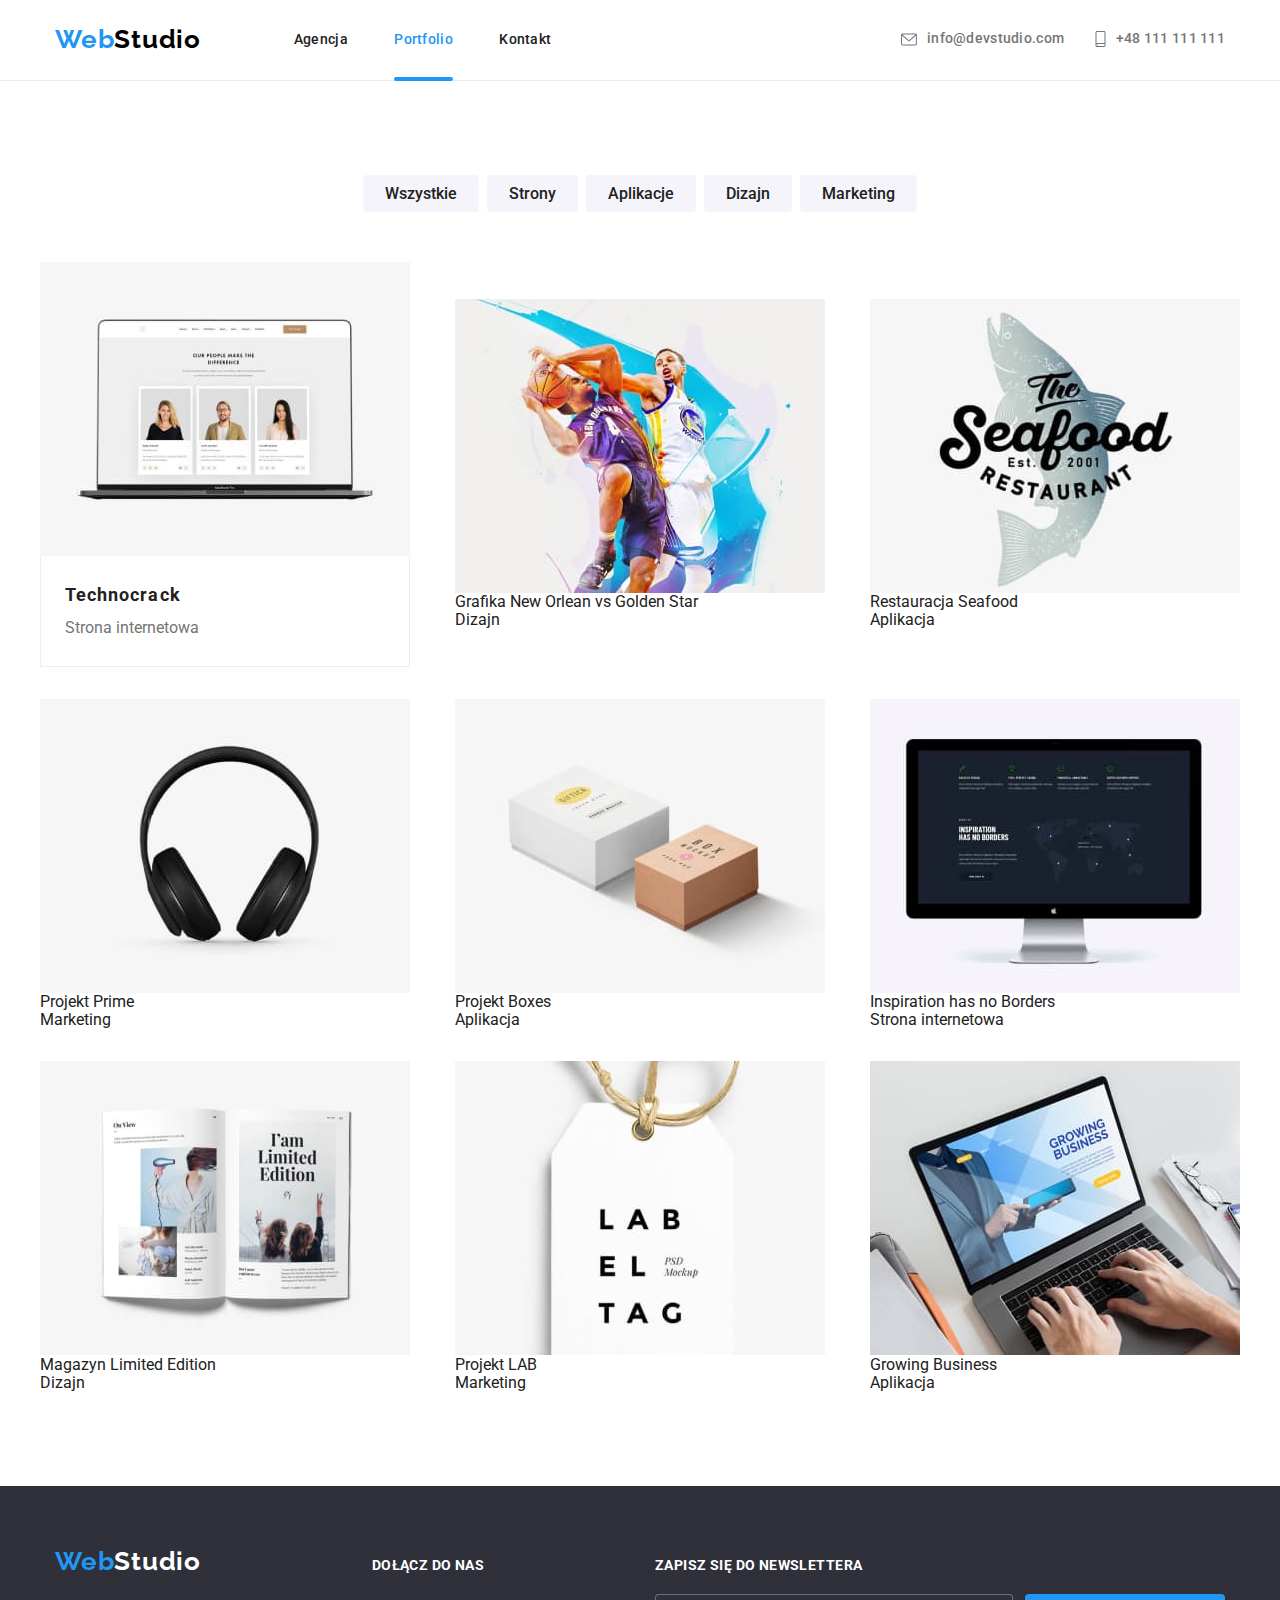
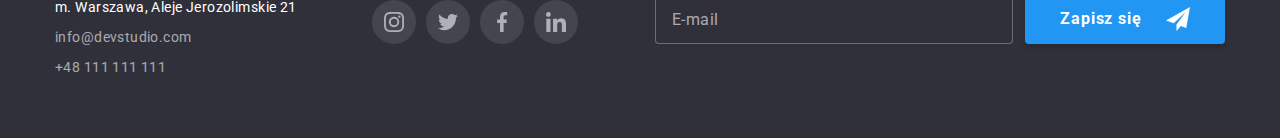
==== commit cda7a317: "code update" ====
--- a/portfolio.html
+++ b/portfolio.html
@@ -72,31 +72,31 @@
         </nav>
 
         <!--PRODUCTS-->
-        <section class="products">
-          <ul class="product-set list-display">
-            <li class="product-set__item">
-              <div class="product-set__image">
+        <section class="portfolio__product">
+          <ul class="product-set">
+            <li class="set__product-item">
+              <div class="product-item__image">
                 <img
                   src="images/portfolio/technocrack.jpg"
                   alt="szablon strony internetowej na ekranie komputera"
                   width="370"
                   height="294"
                 />
-                <div class="product-set__overlay">
-                  <p class="product-set__text">
-                    Technocrack jest popularną platformą wykorzystywaną do rozpowszechniania
-                    koronawirusa. Firmy wykorzystują tę platformę do celów szpiegowskich i ataków na
-                    niezabezpieczone serwery konkurencji
-                  </p>
-                </div>
-              </div>
-              <div class="product-set__footer">
-                <div class="product-set__name">Technocrack</div>
-                <div class="product-set__type">Strona internetowa</div>
-              </div>
-            </li>
-            <li class="product-set__item">
-              <div class="product-set__image">
+                <div class="image__overlay">
+                  <p class="overlay__text">
+                    Technocrack jest popularną platformą wykorzystywaną do rozpowszechniania
+                    koronawirusa. Firmy wykorzystują tę platformę do celów szpiegowskich i ataków na
+                    niezabezpieczone serwery konkurencji
+                  </p>
+                </div>
+              </div>
+              <div class="product-item__footer">
+                <div class="footer__product-name">Technocrack</div>
+                <div class="footer__product-type">Strona internetowa</div>
+              </div>
+            </li>
+            <li class="set__product-item">
+              <div class="product-item__image">
                 <img
                   src="images/portfolio/basketball_players.jpg"
                   alt="rysunek przedstawiający dwóch graczy w koszykówkę"
@@ -116,8 +116,8 @@
                 <div class="product-set__type">Dizajn</div>
               </div>
             </li>
-            <li class="product-set__item">
-              <div class="product-set__image">
+            <li class="set__product-item">
+              <div class="product-item__image">
                 <img
                   src="images/portfolio/seafood_restaurant_logo.jpg"
                   alt="logotyp restauracji z owocami morza"
@@ -137,8 +137,8 @@
                 <div class="product-set__type">Aplikacja</div>
               </div>
             </li>
-            <li class="product-set__item">
-              <div class="product-set__image">
+            <li class="set__product-item">
+              <div class="product-item__image">
                 <img
                   src="images/portfolio/projekt_prime.jpg"
                   alt="zdjęcie słuchawek nausznych"
@@ -158,8 +158,8 @@
                 <div class="product-set__type">Marketing</div>
               </div>
             </li>
-            <li class="product-set__item">
-              <div class="product-set__image">
+            <li class="set__product-item">
+              <div class="product-item__image">
                 <img
                   src="images/portfolio/projekt_boxes.jpg"
                   alt="zdjęcie dwóch prostokątnych opakowań"
@@ -179,8 +179,8 @@
                 <div class="product-set__type">Aplikacja</div>
               </div>
             </li>
-            <li class="product-set__item">
-              <div class="product-set__image">
+            <li class="set__product-item">
+              <div class="product-item__image">
                 <img
                   src="images/portfolio/insp_has_no_borders.jpg"
                   alt="monitor komputerowy wyświetlający stronę internetową"
@@ -200,8 +200,8 @@
                 <div class="product-set__type">Strona internetowa</div>
               </div>
             </li>
-            <li class="product-set__item">
-              <div class="product-set__image">
+            <li class="set__product-item">
+              <div class="product-item__image">
                 <img
                   src="images/portfolio/magazyn_lim_edition.jpg"
                   alt="zdjęcie czasopisma drukowanego"
@@ -221,8 +221,8 @@
                 <div class="product-set__type">Dizajn</div>
               </div>
             </li>
-            <li class="product-set__item">
-              <div class="product-set__image">
+            <li class="set__product-item">
+              <div class="product-item__image">
                 <img
                   src="images/portfolio/projekt_lab.jpg"
                   alt="zdjęcie zawieszki reklamowej"
@@ -242,8 +242,8 @@
                 <div class="product-set__type">Marketing</div>
               </div>
             </li>
-            <li class="product-set__item">
-              <div class="product-set__image">
+            <li class="set__product-item">
+              <div class="product-item__image">
                 <img
                   src="images/portfolio/growing_business.jpg"
                   alt="zdjęcie rąk piszących na klawiaturze laptopa"
@@ -316,21 +316,21 @@
             </ul>
           </div>
         </div>
-        <form>
-          <div class="footer-form" role="group" aria-labelledby="footer-newsletter">
-            <p class="footer-form__header" id="footer-newsletter">zapisz się do newslettera</p>
-            <label>
+        <form class="wrapper__footer-form">
+          <div class="footer-form__group" role="group" aria-labelledby="footer-newsletter">
+            <p class="group__form-header" id="footer-newsletter">zapisz się do newslettera</p>
+            <label class="group__form-label">
               <input
-                class="footer-form__input-field"
+                class="form-label__input-field"
                 type="email"
                 name="email"
                 placeholder="E-mail"
                 required
               />
             </label>
-            <button class="button button--newsletter-button" type="submit">
+            <button class="group__form-button group__form-button--newsletter" type="submit">
               Zapisz się
-              <svg class="footer-form__newsletter-icon" width="24" height="24">
+              <svg class="form-button__newsletter-icon" width="24" height="24">
                 <use href="./images/icons.svg#icon-send"></use>
               </svg>
             </button>
--- a/css/main.min.css
+++ b/css/main.min.css
@@ -1 +1 @@
-*{text-decoration:none;color:inherit;margin:0;padding:0}body{font-family:"Roboto",sans-serif;color:#212121}.container,.footer__contact,.footer__wrapper,.portfolio,.our-clients__wrapper,.our-team__wrapper,.main-description__wrapper,.our-work__wrapper,.main-slogan__wrapper,.header__wrapper{margin:0 auto;width:75rem;padding:0 .938rem}.section,.footer__contact,.portfolio,.our-clients,.our-team,.main-description,.our-work,.main-slogan{padding:5.875rem 0}.list-display,.footer-icons__social,.footer__wrapper,.nav__set,.wrapper__list,.wrapper__description-set,.wrapper__work-list,.main-nav__list,.header__wrapper,.social__links{list-style:none;display:-webkit-box;display:-ms-flexbox;display:flex;-webkit-box-align:center;-ms-flex-align:center;align-items:center;-webkit-box-pack:justify;-ms-flex-pack:justify;justify-content:space-between}.hero-header,.wrapper__header{text-align:center;font-size:2rem;line-height:1.17;letter-spacing:.03rem;margin-bottom:3.1rem}.links__icon-set{display:-webkit-box;display:-ms-flexbox;display:flex;-webkit-box-pack:center;-ms-flex-pack:center;justify-content:center;-webkit-box-align:center;-ms-flex-align:center;align-items:center;width:2.75rem;height:2.75rem;border-radius:50%;-webkit-transition-property:background-color,fill;transition-property:background-color,fill;-webkit-transition-duration:250ms;transition-duration:250ms;-webkit-transition-timing-function:cubic-bezier(0.4, 0, 0.2, 1);transition-timing-function:cubic-bezier(0.4, 0, 0.2, 1);cursor:pointer}.links__icon-set:hover{background-color:#2196f3}.links__icon-set:hover .link__instagram-icon,.links__icon-set:hover .link__twitter-icon,.links__icon-set:hover .link__facebook-icon,.links__icon-set:hover .link__linkedin-icon{fill:#fff}.links__icon-set .icon-set__link{width:1.875rem;height:1.875rem;display:-webkit-box;display:-ms-flexbox;display:flex;-webkit-box-pack:center;-ms-flex-pack:center;justify-content:center;-webkit-box-align:center;-ms-flex-align:center;align-items:center}.link__instagram-icon,.link__twitter-icon,.link__facebook-icon,.link__linkedin-icon{fill:#afb1b8}.link__instagram-icon:hover,.link__twitter-icon:hover,.link__facebook-icon:hover,.link__linkedin-icon:hover{fill:#fff}.icon-set__link:focus .link__instagram-icon,.icon-set__link:focus .link__twitter-icon,.icon-set__link:focus .link__facebook-icon,.icon-set__link:focus .link__linkedin-icon{fill:#fff}.links__icon-set:has(>.icon-set__link:focus){background-color:#2196f3}.social__links{-webkit-column-gap:.63rem;-moz-column-gap:.63rem;column-gap:.63rem;margin-top:.38rem}.links__icon-set--footerbg{background-color:rgba(255,255,255,.1)}.instagram-icon--footer-color,.twitter-icon--footer-color,.facebook-icon--footer-color,.linkedin-icon--footer-color{fill:#fff}.page-logo,.address__logo,.wrapper__page-logo{font-family:"Raleway",sans-serif;font-weight:700;font-size:1.625rem;line-height:1.18;letter-spacing:.03em}.wrapper__page-logo--left{color:#2196f3}.wrapper__page-logo--right{color:#000;margin-right:5.8rem}.address__logo--left{color:#2196f3}.address__logo--right{color:#fff}.header{padding:1.5rem 0rem 1.563rem;border-bottom:.06rem solid #ececec}.header__wrapper{-webkit-box-pack:start;-ms-flex-pack:start;justify-content:flex-start}.wrapper__mail-section{display:-webkit-box;display:-ms-flexbox;display:flex;-webkit-box-pack:center;-ms-flex-pack:center;justify-content:center;-webkit-box-align:center;-ms-flex-align:center;align-items:center;-webkit-column-gap:.63rem;-moz-column-gap:.63rem;column-gap:.63rem}.wrapper__mail-section:hover .mail-section__envelope-icon{fill:#2196f3}.wrapper__mail-section:hover .mail-section__link{color:#2196f3}.wrapper__mail-section:has(>.mail-section__link:focus) .mail-section__envelope-icon{fill:#2196f3}.wrapper-tel-section{display:-webkit-box;display:-ms-flexbox;display:flex;-webkit-box-pack:center;-ms-flex-pack:center;justify-content:center;-webkit-box-align:center;-ms-flex-align:center;align-items:center;-webkit-column-gap:.63rem;-moz-column-gap:.63rem;column-gap:.63rem}.wrapper-tel-section:hover .tel-section__smartphone-icon{fill:#2196f3}.wrapper-tel-section:hover .tel-section__link{color:#2196f3}.wrapper-tel-section:has(>.tel-section__link:focus) .tel-section__smartphone-icon{fill:#2196f3}.mail-section__link{color:#757575;font-weight:500;font-size:.9rem;line-height:1.17;letter-spacing:.02em;-webkit-transition-property:color;transition-property:color;-webkit-transition-duration:250ms;transition-duration:250ms;-webkit-transition-timing-function:cubic-bezier(0.4, 0, 0.2, 1);transition-timing-function:cubic-bezier(0.4, 0, 0.2, 1);margin-right:1.9rem}.mail-section__link:focus{color:#2196f3}.tel-section__link{color:#757575;font-weight:500;font-size:.9rem;line-height:1.17;letter-spacing:.02em;-webkit-transition-property:color;transition-property:color;-webkit-transition-duration:250ms;transition-duration:250ms;-webkit-transition-timing-function:cubic-bezier(0.4, 0, 0.2, 1);transition-timing-function:cubic-bezier(0.4, 0, 0.2, 1)}.tel-section__link:focus{color:#2196f3}.mail-section__envelope-icon{fill:#757575;cursor:pointer;-webkit-transition-property:fill;transition-property:fill;-webkit-transition-duration:250ms;transition-duration:250ms;-webkit-transition-timing-function:cubic-bezier(0.4, 0, 0.2, 1);transition-timing-function:cubic-bezier(0.4, 0, 0.2, 1)}.tel-section__smartphone-icon{fill:#757575;cursor:pointer;-webkit-transition-property:fill;transition-property:fill;-webkit-transition-duration:250ms;transition-duration:250ms;-webkit-transition-timing-function:cubic-bezier(0.4, 0, 0.2, 1);transition-timing-function:cubic-bezier(0.4, 0, 0.2, 1)}.wrapper__main-nav{-webkit-box-flex:1;-ms-flex:1;flex:1}.main-nav__list{-webkit-box-pack:start;-ms-flex-pack:start;justify-content:flex-start;-webkit-column-gap:2.9rem;-moz-column-gap:2.9rem;column-gap:2.9rem}.nav-item__link{font-weight:500;font-size:.9rem;line-height:1.03;letter-spacing:.02em;-webkit-transition-property:color;transition-property:color;-webkit-transition-duration:250ms;transition-duration:250ms;-webkit-transition-timing-function:cubic-bezier(0.4, 0, 0.2, 1);transition-timing-function:cubic-bezier(0.4, 0, 0.2, 1)}.nav-item__link:hover{color:#2196f3}.nav-item__link:focus{color:#2196f3}.nav-item__link--is-active{position:relative}.nav-item__link--is-active .nav-item__link{color:#2196f3}.nav-item__link--is-active::after{content:"";position:absolute;top:2.84rem;left:0;display:inline-block;width:100%;height:.25rem;background-color:#2196f3;border-radius:.13rem}.main-slogan{max-width:100rem;margin:0 auto;background-image:-webkit-gradient(linear, left top, right top, from(rgba(47, 48, 58, 0.4)), to(rgba(47, 48, 58, 0.4))),url("../images/section/header_background.jpg");background-image:linear-gradient(to right, rgba(47, 48, 58, 0.4), rgba(47, 48, 58, 0.4)),url("../images/section/header_background.jpg");background-color:rgba(47,48,58,.4);background-repeat:no-repeat;background-position:center;text-align:center}.wrapper__main-header{color:#fff;text-transform:uppercase;text-align:center;width:43.5rem;margin-top:6.63rem;font-weight:900;font-size:2.75rem;letter-spacing:.06em;line-height:1.36;margin:6.625rem 15.75rem 1.875rem}.work-list__item{position:relative}.item__work-name{position:absolute;left:0;top:14rem;width:100%;height:4.38rem;background-color:rgba(47,48,58,.8)}.work-name__slogan{font-weight:700;font-size:.88rem;line-height:1rem;text-align:center;margin-top:1.69rem;letter-spacing:.03em;text-transform:uppercase;color:#fff}.main-description{padding-bottom:0}.wrapper__description-set{-webkit-column-gap:1.875rem;-moz-column-gap:1.875rem;column-gap:1.875rem}.description-set__item{-ms-flex-preferred-size:calc((100% - 5.6rem)/4);flex-basis:calc((100% - 5.6rem)/4)}.group__card{background-color:#f5f4fa;height:7.5rem;margin-bottom:1.88rem;padding-left:6.48rem;padding-top:1.56rem}.group__header{text-transform:uppercase;margin-bottom:.63rem;font-weight:700;font-size:.86rem;line-height:1.17;letter-spacing:.03em}.group__paragraph{color:#757575;width:16.9rem;font-size:.86rem;line-height:1.7;letter-spacing:.03em}.our-team{background-color:#f5f4fa}.list__card{display:-webkit-box;display:-ms-flexbox;display:flex;-webkit-box-orient:vertical;-webkit-box-direction:normal;-ms-flex-direction:column;flex-direction:column;-webkit-box-pack:center;-ms-flex-pack:center;justify-content:center;-webkit-box-align:center;-ms-flex-align:center;align-items:center;row-gap:.63rem;padding-bottom:1.88rem;background-color:#fff;-webkit-box-shadow:0rem .06rem .19rem rgba(0,0,0,.12),0rem .06rem .06rem rgba(0,0,0,.14),0rem .13rem .06rem rgba(0,0,0,.2);box-shadow:0rem .06rem .19rem rgba(0,0,0,.12),0rem .06rem .06rem rgba(0,0,0,.14),0rem .13rem .06rem rgba(0,0,0,.2);border-radius:0rem 0rem .25rem .25rem}.card__image{display:block;margin-bottom:1.25rem}.card__name{font-weight:500;font-size:1rem;line-height:1.17;letter-spacing:.03em}.card__job{color:#757575;font-size:1rem;line-height:1.17;letter-spacing:.03em}.link__client-icon{fill:#afb1b8;-webkit-transition-property:fill;transition-property:fill;-webkit-transition-duration:250ms;transition-duration:250ms;-webkit-transition-timing-function:cubic-bezier(0.4, 0, 0.2, 1);transition-timing-function:cubic-bezier(0.4, 0, 0.2, 1)}.list__client-card{display:-webkit-box;display:-ms-flexbox;display:flex;-webkit-box-pack:center;-ms-flex-pack:center;justify-content:center;-webkit-box-align:center;-ms-flex-align:center;align-items:center;-ms-flex-preferred-size:calc((100% - 11.25rem)/6);flex-basis:calc((100% - 11.25rem)/6);height:5.75rem;border:.06rem solid #afb1b8;border-radius:.25rem;-webkit-transition-property:border-color,fill;transition-property:border-color,fill;-webkit-transition-duration:250ms;transition-duration:250ms;-webkit-transition-timing-function:cubic-bezier(0.4, 0, 0.2, 1);transition-timing-function:cubic-bezier(0.4, 0, 0.2, 1)}.list__client-card:hover{cursor:pointer;border:.06rem solid #2196f3;border-radius:.25rem}.list__client-card:hover .link__client-icon{cursor:pointer;fill:#2196f3}.list__client-card:has(>.client-card__link:focus) .link__client-icon{fill:#2196f3}.list__client-card:has(>.client-card__link:focus){border:.06rem solid #2196f3;border-radius:.25rem}.backdrop{position:fixed;left:0;top:0;width:100%;height:100%;background-color:rgba(0,0,0,.5)}.modal{position:absolute;top:50%;left:50%;width:33rem;height:36.31rem;padding:2.5rem;background-color:#fff;-webkit-transform:translate(-50%, -50%);transform:translate(-50%, -50%);-webkit-transition-duration:250ms;transition-duration:250ms;-webkit-transition-timing-function:cubic-bezier(0.4, 0, 0.2, 1);transition-timing-function:cubic-bezier(0.4, 0, 0.2, 1)}.backdrop.is-hidden .modal{-webkit-transform:translate(-50%, -50%) scale(0.5);transform:translate(-50%, -50%) scale(0.5)}.is-hidden{pointer-events:none;visibility:hidden;opacity:0;-webkit-transition-duration:250ms;transition-duration:250ms;-webkit-transition-timing-function:cubic-bezier(0.4, 0, 0.2, 1);transition-timing-function:cubic-bezier(0.4, 0, 0.2, 1)}.modal-form{position:relative;display:-webkit-box;display:-ms-flexbox;display:flex;row-gap:.63rem;-webkit-box-orient:vertical;-webkit-box-direction:normal;-ms-flex-direction:column;flex-direction:column}.modal-form__header{font-weight:700;font-size:1.25rem;line-height:1.44rem;text-align:center;letter-spacing:.03em;margin-bottom:.5rem;color:#212121}.modal-form__label{display:-webkit-box;display:-ms-flexbox;display:flex;position:relative;-webkit-box-orient:vertical;-webkit-box-direction:normal;-ms-flex-direction:column;flex-direction:column;-webkit-box-pack:center;-ms-flex-pack:center;justify-content:center;row-gap:.25rem;font-size:.75rem;line-height:.88rem;letter-spacing:.01em;color:#757575}.modal-form__input{width:28rem;height:2.5rem;padding-left:2.63rem;border:.06rem solid rgba(33,33,33,.2);border-radius:.25rem;outline:none;-webkit-transition:border 250ms cubic-bezier(0.4, 0, 0.2, 1);transition:border 250ms cubic-bezier(0.4, 0, 0.2, 1)}.modal-form__input:focus{border:.06rem solid #2196f3;border:.06rem solid #2196f3}.modal-form__input:focus+.modal-form__icon{fill:#2196f3}.form-footer{position:relative;display:-webkit-box;display:-ms-flexbox;display:flex;-webkit-box-pack:center;-ms-flex-pack:center;justify-content:center;-webkit-box-align:center;-ms-flex-align:center;align-items:center;font-size:.88rem;line-height:1.5rem;letter-spacing:.03em;color:#757575}.form-footer__policy-label{display:-webkit-box;display:-ms-flexbox;display:flex;-webkit-box-pack:center;-ms-flex-pack:center;justify-content:center;-webkit-box-align:center;-ms-flex-align:center;align-items:center}.form-footer__policy-label:hover{cursor:pointer}.form-footer__policy-input{position:absolute;display:inline-block;left:.81rem;opacity:0;cursor:pointer}.form-footer__checkbox-unchecked{margin-right:.44rem}.form-footer__checkbox-checked{margin-right:.44rem;display:none;fill:#fff}.form-footer__policy-input:focus+.form-footer__checkbox-unchecked{-webkit-box-shadow:0 0 0 .19rem #2196f3;box-shadow:0 0 0 .19rem #2196f3}.form-footer__policy-input:checked~.form-footer__checkbox-checked{display:inline-block}.form-footer__policy-input:checked+.form-footer__checkbox-unchecked{display:none}.form-footer__link{text-decoration:underline;color:#2196f3}.modal-form__comment-section{resize:none;padding:.75rem 1rem;border:.06rem solid rgba(33,33,33,.2);border-radius:.25rem;outline:none;-webkit-transition:border 250ms cubic-bezier(0.4, 0, 0.2, 1);transition:border 250ms cubic-bezier(0.4, 0, 0.2, 1)}.modal-form__comment-section:focus{border:.06rem solid #2196f3}.modal-form__comment-section::-webkit-input-placeholder{font-size:.75rem;line-height:.88rem;letter-spacing:.01em;color:rgba(117,117,117,.5)}.modal-form__comment-section::-moz-placeholder{font-size:.75rem;line-height:.88rem;letter-spacing:.01em;color:rgba(117,117,117,.5)}.modal-form__comment-section:-ms-input-placeholder{font-size:.75rem;line-height:.88rem;letter-spacing:.01em;color:rgba(117,117,117,.5)}.modal-form__comment-section::-ms-input-placeholder{font-size:.75rem;line-height:.88rem;letter-spacing:.01em;color:rgba(117,117,117,.5)}.modal-form__comment-section::placeholder{font-size:.75rem;line-height:.88rem;letter-spacing:.01em;color:rgba(117,117,117,.5)}.button--modal-footer{position:absolute;bottom:2.5rem;left:50%;-webkit-transform:translateX(-50%);transform:translateX(-50%);width:12.5rem;height:3.13rem}.modal-form__icon{position:absolute;left:.88rem;top:1.81rem;fill:#212121;-webkit-transition:fill 250ms cubic-bezier(0.4, 0, 0.2, 1);transition:fill 250ms cubic-bezier(0.4, 0, 0.2, 1)}.nav__set{margin-bottom:3.13rem;-webkit-box-pack:center;-ms-flex-pack:center;justify-content:center;-webkit-column-gap:.5rem;-moz-column-gap:.5rem;column-gap:.5rem}.product-set__name{font-weight:700;font-size:1.1rem;letter-spacing:.06em;line-height:2}.product-set__type{color:#757575;font-size:1rem;line-height:1.9}.product-set{-ms-flex-wrap:wrap;flex-wrap:wrap;row-gap:2rem}.product-set__item{-ms-flex-preferred-size:calc((100% - 5.62rem)/3);flex-basis:calc((100% - 5.62rem)/3);-webkit-transition-property:-webkit-box-shadow;transition-property:-webkit-box-shadow;transition-property:box-shadow;transition-property:box-shadow, -webkit-box-shadow;-webkit-transition-duration:250ms;transition-duration:250ms;-webkit-transition-timing-function:cubic-bezier(0.4, 0, 0.2, 1);transition-timing-function:cubic-bezier(0.4, 0, 0.2, 1)}.product-set__item:hover{-webkit-box-shadow:0rem .06rem .06rem rgba(0,0,0,.12),0rem .25rem .25rem rgba(0,0,0,.06),.06rem .25rem .36rem rgba(0,0,0,.16);box-shadow:0rem .06rem .06rem rgba(0,0,0,.12),0rem .25rem .25rem rgba(0,0,0,.06),.06rem .25rem .36rem rgba(0,0,0,.16);cursor:pointer}.product-set__item:hover .product-set__overlay{-webkit-transform:translateY(0);transform:translateY(0)}.product-set__image{display:block;position:relative;overflow:hidden;width:100%;height:18.38rem}.product-set__overlay{position:absolute;bottom:0;left:0;width:100%;height:100%;background-color:rgba(33,150,243,.9);-webkit-transform:translateY(100%);transform:translateY(100%);-webkit-transition-duration:250ms;transition-duration:250ms;-webkit-transition-timing-function:cubic-bezier(0.4, 0, 0.2, 1);transition-timing-function:cubic-bezier(0.4, 0, 0.2, 1)}.product-set__text{font-size:1.13rem;line-height:1.56;color:#fff;margin:3.06rem 2.81rem 3.06rem 1.5rem}.product-set__footer{padding:1.37rem 1.5rem;border:solid #eee;border-width:0rem .05rem .05rem .05rem}.footer{background-color:#2f303a;padding:3.75rem 0rem 3.75rem}.footer__wrapper{-webkit-box-align:start;-ms-flex-align:start;align-items:flex-start}.wrapper__address{font-style:normal}.address__link{display:-webkit-box;display:-ms-flexbox;display:flex;-webkit-box-orient:vertical;-webkit-box-direction:normal;-ms-flex-direction:column;flex-direction:column;-webkit-box-align:start;-ms-flex-align:start;align-items:flex-start;row-gap:.563rem;margin-top:1.25rem;font-size:.875rem;line-height:1.5;letter-spacing:.03em}.link__address-link{color:#fff}.link__address-link:hover{color:#2196f3}.link__address-link:focus{color:#2196f3}.link__contact-link{color:rgba(255,255,255,.6);-webkit-transition-property:color;transition-property:color;-webkit-transition-duration:250ms;transition-duration:250ms;-webkit-transition-timing-function:cubic-bezier(0.4, 0, 0.2, 1);transition-timing-function:cubic-bezier(0.4, 0, 0.2, 1)}.link__contact-link:hover{color:#2196f3}.link__contact-link:focus{color:#2196f3}.footer-icons__header{color:#fff;font-weight:700;font-size:.875rem;line-height:1.14;letter-spacing:.03em;text-transform:uppercase;margin-bottom:1.25rem}.footer__list{-webkit-box-pack:start;-ms-flex-pack:start;justify-content:flex-start;-webkit-box-align:start;-ms-flex-align:start;align-items:flex-start}.wrapper__footer-icons{margin-left:4.38rem;margin-top:.75rem}.footer-form{display:-webkit-box;display:-ms-flexbox;display:flex;position:relative;-webkit-box-orient:vertical;-webkit-box-direction:normal;-ms-flex-direction:column;flex-direction:column;-webkit-box-align:start;-ms-flex-align:start;align-items:flex-start;width:35.63rem;margin-left:4.5rem}.footer-form__header{color:#fff;font-weight:700;font-size:.875rem;line-height:1.14;letter-spacing:.03em;text-transform:uppercase;margin-top:.75rem;margin-bottom:1.25rem}.footer-form__newsletter-icon{fill:#fff}.footer-form__input-field{background-color:#2f303a;width:22.38rem;height:3.13rem;padding-left:1rem;border:.06rem solid rgba(255,255,255,.3);border-radius:.25rem;color:#fff;outline:none}.footer-form__input-field::-webkit-input-placeholder{color:rgba(255,255,255,.6);line-height:1.25rem;letter-spacing:.03em}.footer-form__input-field::-moz-placeholder{color:rgba(255,255,255,.6);line-height:1.25rem;letter-spacing:.03em}.footer-form__input-field:-ms-input-placeholder{color:rgba(255,255,255,.6);line-height:1.25rem;letter-spacing:.03em}.footer-form__input-field::-ms-input-placeholder{color:rgba(255,255,255,.6);line-height:1.25rem;letter-spacing:.03em}.footer-form__input-field::placeholder{color:rgba(255,255,255,.6);line-height:1.25rem;letter-spacing:.03em}.footer-form__input-field:focus{border:.06rem solid #2196f3}.footer-form__input-field:hover{border:.06rem solid #2196f3}.button,.main-header__button{background-color:#2196f3;color:#fff;font-weight:700;font-size:1rem;letter-spacing:.06em;line-height:1.9;border:none;-webkit-transition:background-color 250ms cubic-bezier(0.4, 0, 0.2, 1);transition:background-color 250ms cubic-bezier(0.4, 0, 0.2, 1);-webkit-box-shadow:0rem .24rem .25rem rgba(0,0,0,.15);box-shadow:0rem .24rem .25rem rgba(0,0,0,.15);border-radius:.25rem;cursor:pointer}.button:hover,.main-header__button:hover{background-color:#007cd6}.button:focus,.main-header__button:focus{background-color:#007cd6}.main-header__button--order{padding:.63rem 2.56rem .63rem 2.63rem;margin-bottom:6.625rem}.element__nav-button{background-color:#f5f4fa;color:#212121;font-weight:500;font-size:1rem;padding:.37rem 1.38rem;line-height:1.6;border:none;border-radius:.25rem;cursor:pointer;-webkit-transition-property:background-color,color;transition-property:background-color,color;-webkit-transition-duration:250ms;transition-duration:250ms;-webkit-transition-timing-function:cubic-bezier(0.4, 0, 0.2, 1);transition-timing-function:cubic-bezier(0.4, 0, 0.2, 1)}.element__nav-button:hover{background-color:#2196f3;color:#fff;-webkit-box-shadow:0rem .19rem .06rem rgba(0,0,0,.1),0rem .06rem .13rem rgba(0,0,0,.08),0rem .13rem .13rem rgba(0,0,0,.12);box-shadow:0rem .19rem .06rem rgba(0,0,0,.1),0rem .06rem .13rem rgba(0,0,0,.08),0rem .13rem .13rem rgba(0,0,0,.12)}.element__nav-button:focus{background-color:#2196f3;color:#fff;-webkit-box-shadow:0rem .19rem .06rem rgba(0,0,0,.1),0rem .06rem .13rem rgba(0,0,0,.08),0rem .13rem .13rem rgba(0,0,0,.12);box-shadow:0rem .19rem .06rem rgba(0,0,0,.1),0rem .06rem .13rem rgba(0,0,0,.08),0rem .13rem .13rem rgba(0,0,0,.12)}.button--newsletter-button{display:-webkit-box;display:-ms-flexbox;display:flex;-webkit-box-pack:center;-ms-flex-pack:center;justify-content:center;-webkit-box-align:center;-ms-flex-align:center;align-items:center;-webkit-column-gap:1.5rem;-moz-column-gap:1.5rem;column-gap:1.5rem;position:absolute;bottom:0;right:0;width:12.5rem;height:3.13rem}.modal__close-button{position:absolute;width:1.88rem;height:1.88rem;top:.5rem;right:.5rem;border:.06rem solid rgba(0,0,0,.1);background-color:#fff;border-radius:50%;-webkit-transition-property:background-color,color;transition-property:background-color,color;-webkit-transition-duration:250ms;transition-duration:250ms;-webkit-transition-timing-function:cubic-bezier(0.4, 0, 0.2, 1);transition-timing-function:cubic-bezier(0.4, 0, 0.2, 1)}.modal__close-button:hover,.modal__close-button:focus{background-color:#000;color:#fff;cursor:pointer}/*# sourceMappingURL=main.min.css.map */+*{text-decoration:none;color:inherit;margin:0;padding:0}body{font-family:"Roboto",sans-serif;color:#212121}.container,.footer__contact,.footer__wrapper,.portfolio,.our-clients__wrapper,.our-team__wrapper,.main-description__wrapper,.our-work__wrapper,.main-slogan__wrapper,.header__wrapper{margin:0 auto;width:75rem;padding:0 .938rem}.section,.footer__contact,.portfolio,.our-clients,.our-team,.main-description,.our-work,.main-slogan{padding:5.875rem 0}.list-display,.footer-icons__social,.footer__wrapper,.product-set,.nav__set,.wrapper__list,.wrapper__description-set,.wrapper__work-list,.main-nav__list,.header__wrapper,.social__links{list-style:none;display:-webkit-box;display:-ms-flexbox;display:flex;-webkit-box-align:center;-ms-flex-align:center;align-items:center;-webkit-box-pack:justify;-ms-flex-pack:justify;justify-content:space-between}.hero-header,.wrapper__header{text-align:center;font-size:2rem;line-height:1.17;letter-spacing:.03rem;margin-bottom:3.1rem}.links__icon-set{display:-webkit-box;display:-ms-flexbox;display:flex;-webkit-box-pack:center;-ms-flex-pack:center;justify-content:center;-webkit-box-align:center;-ms-flex-align:center;align-items:center;width:2.75rem;height:2.75rem;border-radius:50%;-webkit-transition-property:background-color,fill;transition-property:background-color,fill;-webkit-transition-duration:250ms;transition-duration:250ms;-webkit-transition-timing-function:cubic-bezier(0.4, 0, 0.2, 1);transition-timing-function:cubic-bezier(0.4, 0, 0.2, 1);cursor:pointer}.links__icon-set:hover{background-color:#2196f3}.links__icon-set:hover .link__instagram-icon,.links__icon-set:hover .link__twitter-icon,.links__icon-set:hover .link__facebook-icon,.links__icon-set:hover .link__linkedin-icon{fill:#fff}.links__icon-set .icon-set__link{width:1.875rem;height:1.875rem;display:-webkit-box;display:-ms-flexbox;display:flex;-webkit-box-pack:center;-ms-flex-pack:center;justify-content:center;-webkit-box-align:center;-ms-flex-align:center;align-items:center}.link__instagram-icon,.link__twitter-icon,.link__facebook-icon,.link__linkedin-icon{fill:#afb1b8}.link__instagram-icon:hover,.link__twitter-icon:hover,.link__facebook-icon:hover,.link__linkedin-icon:hover{fill:#fff}.icon-set__link:focus .link__instagram-icon,.icon-set__link:focus .link__twitter-icon,.icon-set__link:focus .link__facebook-icon,.icon-set__link:focus .link__linkedin-icon{fill:#fff}.links__icon-set:has(>.icon-set__link:focus){background-color:#2196f3}.social__links{-webkit-column-gap:.63rem;-moz-column-gap:.63rem;column-gap:.63rem;margin-top:.38rem}.links__icon-set--footerbg{background-color:rgba(255,255,255,.1)}.instagram-icon--footer-color,.twitter-icon--footer-color,.facebook-icon--footer-color,.linkedin-icon--footer-color{fill:#fff}.page-logo,.address__logo,.wrapper__page-logo{font-family:"Raleway",sans-serif;font-weight:700;font-size:1.625rem;line-height:1.18;letter-spacing:.03em}.wrapper__page-logo--left{color:#2196f3}.wrapper__page-logo--right{color:#000;margin-right:5.8rem}.address__logo--left{color:#2196f3}.address__logo--right{color:#fff}.header{padding:1.5rem 0rem 1.563rem;border-bottom:.06rem solid #ececec}.header__wrapper{-webkit-box-pack:start;-ms-flex-pack:start;justify-content:flex-start}.wrapper__mail-section{display:-webkit-box;display:-ms-flexbox;display:flex;-webkit-box-pack:center;-ms-flex-pack:center;justify-content:center;-webkit-box-align:center;-ms-flex-align:center;align-items:center;-webkit-column-gap:.63rem;-moz-column-gap:.63rem;column-gap:.63rem}.wrapper__mail-section:hover .mail-section__envelope-icon{fill:#2196f3}.wrapper__mail-section:hover .mail-section__link{color:#2196f3}.wrapper__mail-section:has(>.mail-section__link:focus) .mail-section__envelope-icon{fill:#2196f3}.wrapper-tel-section{display:-webkit-box;display:-ms-flexbox;display:flex;-webkit-box-pack:center;-ms-flex-pack:center;justify-content:center;-webkit-box-align:center;-ms-flex-align:center;align-items:center;-webkit-column-gap:.63rem;-moz-column-gap:.63rem;column-gap:.63rem}.wrapper-tel-section:hover .tel-section__smartphone-icon{fill:#2196f3}.wrapper-tel-section:hover .tel-section__link{color:#2196f3}.wrapper-tel-section:has(>.tel-section__link:focus) .tel-section__smartphone-icon{fill:#2196f3}.mail-section__link{color:#757575;font-weight:500;font-size:.9rem;line-height:1.17;letter-spacing:.02em;-webkit-transition-property:color;transition-property:color;-webkit-transition-duration:250ms;transition-duration:250ms;-webkit-transition-timing-function:cubic-bezier(0.4, 0, 0.2, 1);transition-timing-function:cubic-bezier(0.4, 0, 0.2, 1);margin-right:1.9rem}.mail-section__link:focus{color:#2196f3}.tel-section__link{color:#757575;font-weight:500;font-size:.9rem;line-height:1.17;letter-spacing:.02em;-webkit-transition-property:color;transition-property:color;-webkit-transition-duration:250ms;transition-duration:250ms;-webkit-transition-timing-function:cubic-bezier(0.4, 0, 0.2, 1);transition-timing-function:cubic-bezier(0.4, 0, 0.2, 1)}.tel-section__link:focus{color:#2196f3}.mail-section__envelope-icon{fill:#757575;cursor:pointer;-webkit-transition-property:fill;transition-property:fill;-webkit-transition-duration:250ms;transition-duration:250ms;-webkit-transition-timing-function:cubic-bezier(0.4, 0, 0.2, 1);transition-timing-function:cubic-bezier(0.4, 0, 0.2, 1)}.tel-section__smartphone-icon{fill:#757575;cursor:pointer;-webkit-transition-property:fill;transition-property:fill;-webkit-transition-duration:250ms;transition-duration:250ms;-webkit-transition-timing-function:cubic-bezier(0.4, 0, 0.2, 1);transition-timing-function:cubic-bezier(0.4, 0, 0.2, 1)}.wrapper__main-nav{-webkit-box-flex:1;-ms-flex:1;flex:1}.main-nav__list{-webkit-box-pack:start;-ms-flex-pack:start;justify-content:flex-start;-webkit-column-gap:2.9rem;-moz-column-gap:2.9rem;column-gap:2.9rem}.nav-item__link{font-weight:500;font-size:.9rem;line-height:1.03;letter-spacing:.02em;-webkit-transition-property:color;transition-property:color;-webkit-transition-duration:250ms;transition-duration:250ms;-webkit-transition-timing-function:cubic-bezier(0.4, 0, 0.2, 1);transition-timing-function:cubic-bezier(0.4, 0, 0.2, 1)}.nav-item__link:hover{color:#2196f3}.nav-item__link:focus{color:#2196f3}.nav-item__link.nav-item__link--is-active{color:#2196f3}.nav-item__link--is-active{position:relative}.nav-item__link--is-active::after{content:"";position:absolute;top:2.84rem;left:0;display:inline-block;width:100%;height:.25rem;background-color:#2196f3;border-radius:.13rem}.main-slogan{max-width:100rem;margin:0 auto;background-image:-webkit-gradient(linear, left top, right top, from(rgba(47, 48, 58, 0.4)), to(rgba(47, 48, 58, 0.4))),url("../images/section/header_background.jpg");background-image:linear-gradient(to right, rgba(47, 48, 58, 0.4), rgba(47, 48, 58, 0.4)),url("../images/section/header_background.jpg");background-color:rgba(47,48,58,.4);background-repeat:no-repeat;background-position:center;text-align:center}.wrapper__main-header{color:#fff;text-transform:uppercase;text-align:center;width:43.5rem;margin-top:6.63rem;font-weight:900;font-size:2.75rem;letter-spacing:.06em;line-height:1.36;margin:6.625rem 15.75rem 1.875rem}.work-list__item{position:relative}.item__work-name{position:absolute;left:0;top:14rem;width:100%;height:4.38rem;background-color:rgba(47,48,58,.8)}.work-name__slogan{font-weight:700;font-size:.88rem;line-height:1rem;text-align:center;margin-top:1.69rem;letter-spacing:.03em;text-transform:uppercase;color:#fff}.main-description{padding-bottom:0}.wrapper__description-set{-webkit-column-gap:1.875rem;-moz-column-gap:1.875rem;column-gap:1.875rem}.description-set__item{-ms-flex-preferred-size:calc((100% - 5.6rem)/4);flex-basis:calc((100% - 5.6rem)/4)}.group__card{background-color:#f5f4fa;height:7.5rem;margin-bottom:1.88rem;padding-left:6.48rem;padding-top:1.56rem}.group__header{text-transform:uppercase;margin-bottom:.63rem;font-weight:700;font-size:.86rem;line-height:1.17;letter-spacing:.03em}.group__paragraph{color:#757575;width:16.9rem;font-size:.86rem;line-height:1.7;letter-spacing:.03em}.our-team{background-color:#f5f4fa}.list__card{display:-webkit-box;display:-ms-flexbox;display:flex;-webkit-box-orient:vertical;-webkit-box-direction:normal;-ms-flex-direction:column;flex-direction:column;-webkit-box-pack:center;-ms-flex-pack:center;justify-content:center;-webkit-box-align:center;-ms-flex-align:center;align-items:center;row-gap:.63rem;padding-bottom:1.88rem;background-color:#fff;-webkit-box-shadow:0rem .06rem .19rem rgba(0,0,0,.12),0rem .06rem .06rem rgba(0,0,0,.14),0rem .13rem .06rem rgba(0,0,0,.2);box-shadow:0rem .06rem .19rem rgba(0,0,0,.12),0rem .06rem .06rem rgba(0,0,0,.14),0rem .13rem .06rem rgba(0,0,0,.2);border-radius:0rem 0rem .25rem .25rem}.card__image{display:block;margin-bottom:1.25rem}.card__name{font-weight:500;font-size:1rem;line-height:1.17;letter-spacing:.03em}.card__job{color:#757575;font-size:1rem;line-height:1.17;letter-spacing:.03em}.link__client-icon{fill:#afb1b8;-webkit-transition-property:fill;transition-property:fill;-webkit-transition-duration:250ms;transition-duration:250ms;-webkit-transition-timing-function:cubic-bezier(0.4, 0, 0.2, 1);transition-timing-function:cubic-bezier(0.4, 0, 0.2, 1)}.list__client-card{display:-webkit-box;display:-ms-flexbox;display:flex;-webkit-box-pack:center;-ms-flex-pack:center;justify-content:center;-webkit-box-align:center;-ms-flex-align:center;align-items:center;-ms-flex-preferred-size:calc((100% - 11.25rem)/6);flex-basis:calc((100% - 11.25rem)/6);height:5.75rem;border:.06rem solid #afb1b8;border-radius:.25rem;-webkit-transition-property:border-color,fill;transition-property:border-color,fill;-webkit-transition-duration:250ms;transition-duration:250ms;-webkit-transition-timing-function:cubic-bezier(0.4, 0, 0.2, 1);transition-timing-function:cubic-bezier(0.4, 0, 0.2, 1)}.list__client-card:hover{cursor:pointer;border:.06rem solid #2196f3;border-radius:.25rem}.list__client-card:hover .link__client-icon{cursor:pointer;fill:#2196f3}.list__client-card:has(>.client-card__link:focus) .link__client-icon{fill:#2196f3}.list__client-card:has(>.client-card__link:focus){border:.06rem solid #2196f3;border-radius:.25rem}.backdrop{position:fixed;left:0;top:0;width:100%;height:100%;background-color:rgba(0,0,0,.5)}.modal{position:absolute;top:50%;left:50%;width:33rem;height:36.31rem;padding:2.5rem;background-color:#fff;-webkit-transform:translate(-50%, -50%);transform:translate(-50%, -50%);-webkit-transition-duration:250ms;transition-duration:250ms;-webkit-transition-timing-function:cubic-bezier(0.4, 0, 0.2, 1);transition-timing-function:cubic-bezier(0.4, 0, 0.2, 1)}.backdrop.is-hidden .modal{-webkit-transform:translate(-50%, -50%) scale(0.5);transform:translate(-50%, -50%) scale(0.5)}.is-hidden{pointer-events:none;visibility:hidden;opacity:0;-webkit-transition-duration:250ms;transition-duration:250ms;-webkit-transition-timing-function:cubic-bezier(0.4, 0, 0.2, 1);transition-timing-function:cubic-bezier(0.4, 0, 0.2, 1)}.modal-form{position:relative;display:-webkit-box;display:-ms-flexbox;display:flex;row-gap:.63rem;-webkit-box-orient:vertical;-webkit-box-direction:normal;-ms-flex-direction:column;flex-direction:column}.modal-form__header{font-weight:700;font-size:1.25rem;line-height:1.44rem;text-align:center;letter-spacing:.03em;margin-bottom:.5rem;color:#212121}.modal-form__label{display:-webkit-box;display:-ms-flexbox;display:flex;position:relative;-webkit-box-orient:vertical;-webkit-box-direction:normal;-ms-flex-direction:column;flex-direction:column;-webkit-box-pack:center;-ms-flex-pack:center;justify-content:center;row-gap:.25rem;font-size:.75rem;line-height:.88rem;letter-spacing:.01em;color:#757575}.modal-form__input{width:28rem;height:2.5rem;padding-left:2.63rem;border:.06rem solid rgba(33,33,33,.2);border-radius:.25rem;outline:none;-webkit-transition:border 250ms cubic-bezier(0.4, 0, 0.2, 1);transition:border 250ms cubic-bezier(0.4, 0, 0.2, 1)}.modal-form__input:focus{border:.06rem solid #2196f3;border:.06rem solid #2196f3}.modal-form__input:focus+.modal-form__icon{fill:#2196f3}.form-footer{position:relative;display:-webkit-box;display:-ms-flexbox;display:flex;-webkit-box-pack:center;-ms-flex-pack:center;justify-content:center;-webkit-box-align:center;-ms-flex-align:center;align-items:center;font-size:.88rem;line-height:1.5rem;letter-spacing:.03em;color:#757575}.form-footer__policy-label{display:-webkit-box;display:-ms-flexbox;display:flex;-webkit-box-pack:center;-ms-flex-pack:center;justify-content:center;-webkit-box-align:center;-ms-flex-align:center;align-items:center}.form-footer__policy-label:hover{cursor:pointer}.form-footer__policy-input{position:absolute;display:inline-block;left:.81rem;opacity:0;cursor:pointer}.form-footer__checkbox-unchecked{margin-right:.44rem}.form-footer__checkbox-checked{margin-right:.44rem;display:none;fill:#fff}.form-footer__policy-input:focus+.form-footer__checkbox-unchecked{-webkit-box-shadow:0 0 0 .19rem #2196f3;box-shadow:0 0 0 .19rem #2196f3}.form-footer__policy-input:checked~.form-footer__checkbox-checked{display:inline-block}.form-footer__policy-input:checked+.form-footer__checkbox-unchecked{display:none}.form-footer__link{text-decoration:underline;color:#2196f3}.modal-form__comment-section{resize:none;padding:.75rem 1rem;border:.06rem solid rgba(33,33,33,.2);border-radius:.25rem;outline:none;-webkit-transition:border 250ms cubic-bezier(0.4, 0, 0.2, 1);transition:border 250ms cubic-bezier(0.4, 0, 0.2, 1)}.modal-form__comment-section:focus{border:.06rem solid #2196f3}.modal-form__comment-section::-webkit-input-placeholder{font-size:.75rem;line-height:.88rem;letter-spacing:.01em;color:rgba(117,117,117,.5)}.modal-form__comment-section::-moz-placeholder{font-size:.75rem;line-height:.88rem;letter-spacing:.01em;color:rgba(117,117,117,.5)}.modal-form__comment-section:-ms-input-placeholder{font-size:.75rem;line-height:.88rem;letter-spacing:.01em;color:rgba(117,117,117,.5)}.modal-form__comment-section::-ms-input-placeholder{font-size:.75rem;line-height:.88rem;letter-spacing:.01em;color:rgba(117,117,117,.5)}.modal-form__comment-section::placeholder{font-size:.75rem;line-height:.88rem;letter-spacing:.01em;color:rgba(117,117,117,.5)}.button--modal-footer{position:absolute;bottom:2.5rem;left:50%;-webkit-transform:translateX(-50%);transform:translateX(-50%);width:12.5rem;height:3.13rem}.modal-form__icon{position:absolute;left:.88rem;top:1.81rem;fill:#212121;-webkit-transition:fill 250ms cubic-bezier(0.4, 0, 0.2, 1);transition:fill 250ms cubic-bezier(0.4, 0, 0.2, 1)}.nav__set{margin-bottom:3.13rem;-webkit-box-pack:center;-ms-flex-pack:center;justify-content:center;-webkit-column-gap:.5rem;-moz-column-gap:.5rem;column-gap:.5rem}.product-set{-ms-flex-wrap:wrap;flex-wrap:wrap;row-gap:2rem}.set__product-item{-ms-flex-preferred-size:calc((100% - 5.62rem)/3);flex-basis:calc((100% - 5.62rem)/3);-webkit-transition-property:-webkit-box-shadow;transition-property:-webkit-box-shadow;transition-property:box-shadow;transition-property:box-shadow, -webkit-box-shadow;-webkit-transition-duration:250ms;transition-duration:250ms;-webkit-transition-timing-function:cubic-bezier(0.4, 0, 0.2, 1);transition-timing-function:cubic-bezier(0.4, 0, 0.2, 1)}.set__product-item:hover{-webkit-box-shadow:0rem .06rem .06rem rgba(0,0,0,.12),0rem .25rem .25rem rgba(0,0,0,.06),.06rem .25rem .36rem rgba(0,0,0,.16);box-shadow:0rem .06rem .06rem rgba(0,0,0,.12),0rem .25rem .25rem rgba(0,0,0,.06),.06rem .25rem .36rem rgba(0,0,0,.16);cursor:pointer}.set__product-item:hover .image__overlay{-webkit-transform:translateY(0);transform:translateY(0)}.product-item__image{display:block;position:relative;overflow:hidden;width:100%;height:18.38rem}.image__overlay{position:absolute;bottom:0;left:0;width:100%;height:100%;background-color:rgba(33,150,243,.9);-webkit-transform:translateY(100%);transform:translateY(100%);-webkit-transition-duration:250ms;transition-duration:250ms;-webkit-transition-timing-function:cubic-bezier(0.4, 0, 0.2, 1);transition-timing-function:cubic-bezier(0.4, 0, 0.2, 1)}.overlay__text{font-size:1.13rem;line-height:1.56;color:#fff;margin:3.06rem 2.81rem 3.06rem 1.5rem}.product-item__footer{padding:1.37rem 1.5rem;border:solid #eee;border-width:0rem .05rem .05rem .05rem}.footer__product-name{font-weight:700;font-size:1.1rem;letter-spacing:.06em;line-height:2}.footer__product-type{color:#757575;font-size:1rem;line-height:1.9}.footer{background-color:#2f303a;padding:3.75rem 0rem 3.75rem}.footer__wrapper{-webkit-box-align:start;-ms-flex-align:start;align-items:flex-start}.wrapper__address{font-style:normal}.address__link{display:-webkit-box;display:-ms-flexbox;display:flex;-webkit-box-orient:vertical;-webkit-box-direction:normal;-ms-flex-direction:column;flex-direction:column;-webkit-box-align:start;-ms-flex-align:start;align-items:flex-start;row-gap:.563rem;margin-top:1.25rem;font-size:.875rem;line-height:1.5;letter-spacing:.03em}.link__address-link{color:#fff}.link__address-link:hover{color:#2196f3}.link__address-link:focus{color:#2196f3}.link__contact-link{color:rgba(255,255,255,.6);-webkit-transition-property:color;transition-property:color;-webkit-transition-duration:250ms;transition-duration:250ms;-webkit-transition-timing-function:cubic-bezier(0.4, 0, 0.2, 1);transition-timing-function:cubic-bezier(0.4, 0, 0.2, 1)}.link__contact-link:hover{color:#2196f3}.link__contact-link:focus{color:#2196f3}.footer-icons__header{color:#fff;font-weight:700;font-size:.875rem;line-height:1.14;letter-spacing:.03em;text-transform:uppercase;margin-bottom:1.25rem}.footer__list{-webkit-box-pack:start;-ms-flex-pack:start;justify-content:flex-start;-webkit-box-align:start;-ms-flex-align:start;align-items:flex-start}.wrapper__footer-icons{margin-left:4.38rem;margin-top:.75rem}.footer-form__group{display:-webkit-box;display:-ms-flexbox;display:flex;position:relative;-webkit-box-orient:vertical;-webkit-box-direction:normal;-ms-flex-direction:column;flex-direction:column;-webkit-box-align:start;-ms-flex-align:start;align-items:flex-start;width:35.63rem;margin-left:4.5rem}.group__form-header{color:#fff;font-weight:700;font-size:.875rem;line-height:1.14;letter-spacing:.03em;text-transform:uppercase;margin-top:.75rem;margin-bottom:1.25rem}.form-button__newsletter-icon{fill:#fff}.form-label__input-field{background-color:#2f303a;width:22.38rem;height:3.13rem;padding-left:1rem;border:.06rem solid rgba(255,255,255,.3);border-radius:.25rem;color:#fff;outline:none}.form-label__input-field::-webkit-input-placeholder{color:rgba(255,255,255,.6);line-height:1.25rem;letter-spacing:.03em}.form-label__input-field::-moz-placeholder{color:rgba(255,255,255,.6);line-height:1.25rem;letter-spacing:.03em}.form-label__input-field:-ms-input-placeholder{color:rgba(255,255,255,.6);line-height:1.25rem;letter-spacing:.03em}.form-label__input-field::-ms-input-placeholder{color:rgba(255,255,255,.6);line-height:1.25rem;letter-spacing:.03em}.form-label__input-field::placeholder{color:rgba(255,255,255,.6);line-height:1.25rem;letter-spacing:.03em}.form-label__input-field:focus{border:.06rem solid #2196f3}.form-label__input-field:hover{border:.06rem solid #2196f3}.button,.group__form-button,.main-header__button{background-color:#2196f3;color:#fff;font-weight:700;font-size:1rem;letter-spacing:.06em;line-height:1.9;border:none;-webkit-transition:background-color 250ms cubic-bezier(0.4, 0, 0.2, 1);transition:background-color 250ms cubic-bezier(0.4, 0, 0.2, 1);-webkit-box-shadow:0rem .24rem .25rem rgba(0,0,0,.15);box-shadow:0rem .24rem .25rem rgba(0,0,0,.15);border-radius:.25rem;cursor:pointer}.button:hover,.group__form-button:hover,.main-header__button:hover{background-color:#007cd6}.button:focus,.group__form-button:focus,.main-header__button:focus{background-color:#007cd6}.main-header__button--order{padding:.63rem 2.56rem .63rem 2.63rem;margin-bottom:6.625rem}.element__nav-button{background-color:#f5f4fa;color:#212121;font-weight:500;font-size:1rem;padding:.37rem 1.38rem;line-height:1.6;border:none;border-radius:.25rem;cursor:pointer;-webkit-transition-property:background-color,color;transition-property:background-color,color;-webkit-transition-duration:250ms;transition-duration:250ms;-webkit-transition-timing-function:cubic-bezier(0.4, 0, 0.2, 1);transition-timing-function:cubic-bezier(0.4, 0, 0.2, 1)}.element__nav-button:hover{background-color:#2196f3;color:#fff;-webkit-box-shadow:0rem .19rem .06rem rgba(0,0,0,.1),0rem .06rem .13rem rgba(0,0,0,.08),0rem .13rem .13rem rgba(0,0,0,.12);box-shadow:0rem .19rem .06rem rgba(0,0,0,.1),0rem .06rem .13rem rgba(0,0,0,.08),0rem .13rem .13rem rgba(0,0,0,.12)}.element__nav-button:focus{background-color:#2196f3;color:#fff;-webkit-box-shadow:0rem .19rem .06rem rgba(0,0,0,.1),0rem .06rem .13rem rgba(0,0,0,.08),0rem .13rem .13rem rgba(0,0,0,.12);box-shadow:0rem .19rem .06rem rgba(0,0,0,.1),0rem .06rem .13rem rgba(0,0,0,.08),0rem .13rem .13rem rgba(0,0,0,.12)}.group__form-button--newsletter{display:-webkit-box;display:-ms-flexbox;display:flex;-webkit-box-pack:center;-ms-flex-pack:center;justify-content:center;-webkit-box-align:center;-ms-flex-align:center;align-items:center;-webkit-column-gap:1.5rem;-moz-column-gap:1.5rem;column-gap:1.5rem;position:absolute;bottom:0;right:0;width:12.5rem;height:3.13rem}.modal__close-button{position:absolute;width:1.88rem;height:1.88rem;top:.5rem;right:.5rem;border:.06rem solid rgba(0,0,0,.1);background-color:#fff;border-radius:50%;-webkit-transition-property:background-color,color;transition-property:background-color,color;-webkit-transition-duration:250ms;transition-duration:250ms;-webkit-transition-timing-function:cubic-bezier(0.4, 0, 0.2, 1);transition-timing-function:cubic-bezier(0.4, 0, 0.2, 1)}.modal__close-button:hover,.modal__close-button:focus{background-color:#000;color:#fff;cursor:pointer}/*# sourceMappingURL=main.min.css.map */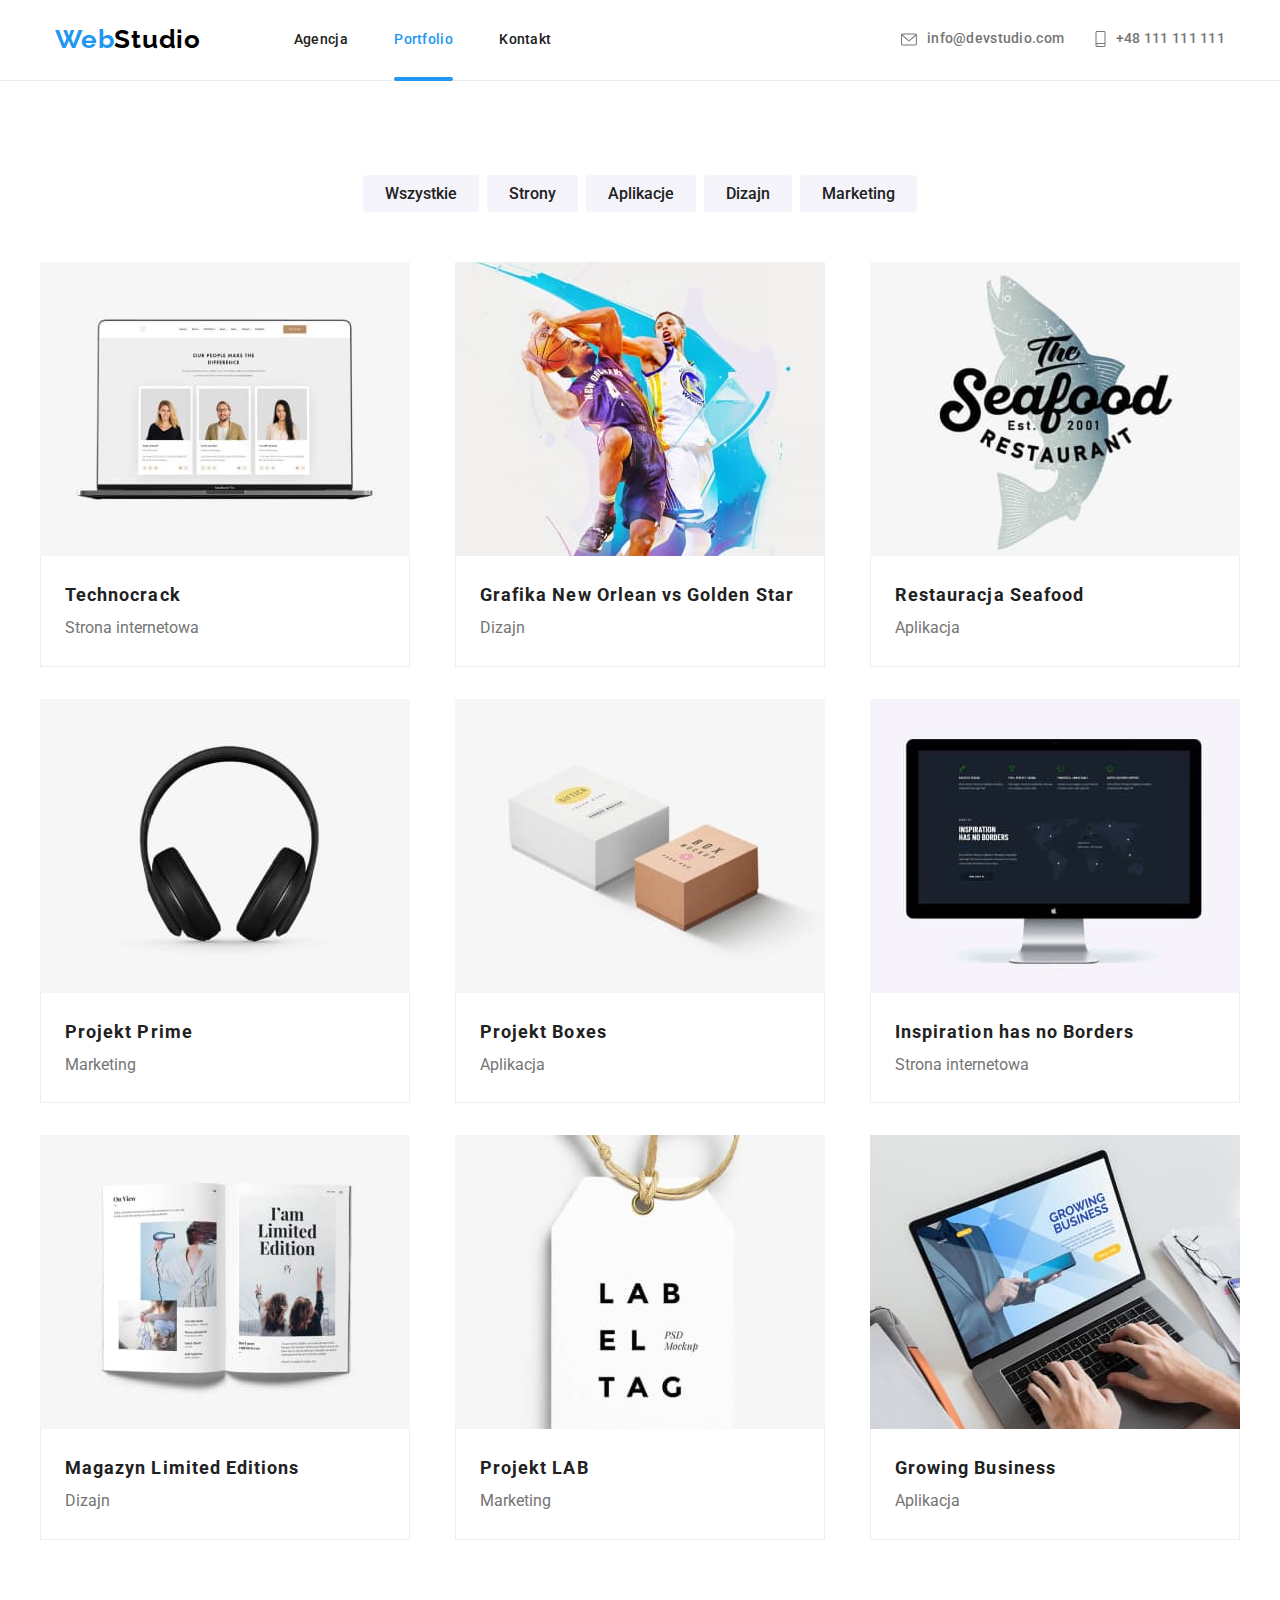
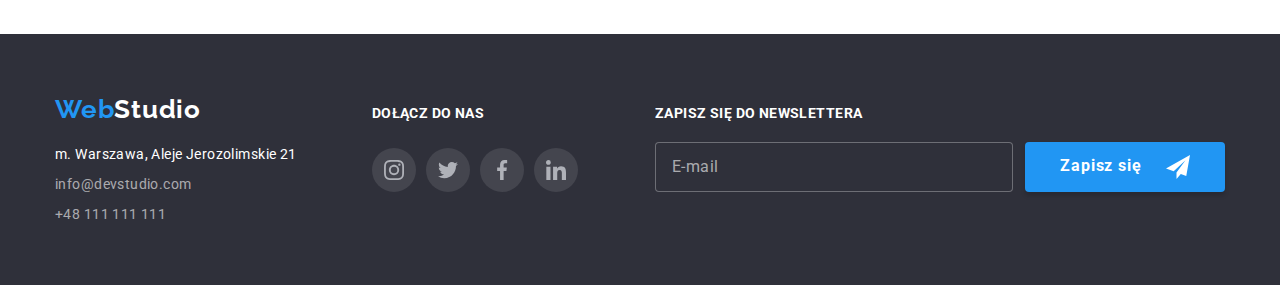
==== commit 809fd736: "code update" ====
--- a/portfolio.html
+++ b/portfolio.html
@@ -103,17 +103,17 @@
                   width="370"
                   height="294"
                 />
-                <div class="product-set__overlay">
-                  <p class="product-set__text">
-                    Technocrack jest popularną platformą wykorzystywaną do rozpowszechniania
-                    koronawirusa. Firmy wykorzystują tę platformę do celów szpiegowskich i ataków na
-                    niezabezpieczone serwery konkurencji
-                  </p>
-                </div>
-              </div>
-              <div class="product-set__footer">
-                <div class="product-set__name">Grafika New Orlean vs Golden Star</div>
-                <div class="product-set__type">Dizajn</div>
+                <div class="image__overlay">
+                  <p class="overlay__text">
+                    Technocrack jest popularną platformą wykorzystywaną do rozpowszechniania
+                    koronawirusa. Firmy wykorzystują tę platformę do celów szpiegowskich i ataków na
+                    niezabezpieczone serwery konkurencji
+                  </p>
+                </div>
+              </div>
+              <div class="product-item__footer">
+                <div class="footer__product-name">Grafika New Orlean vs Golden Star</div>
+                <div class="footer__product-type">Dizajn</div>
               </div>
             </li>
             <li class="set__product-item">
@@ -124,17 +124,17 @@
                   width="370"
                   height="294"
                 />
-                <div class="product-set__overlay">
-                  <p class="product-set__text">
-                    Technocrack jest popularną platformą wykorzystywaną do rozpowszechniania
-                    koronawirusa. Firmy wykorzystują tę platformę do celów szpiegowskich i ataków na
-                    niezabezpieczone serwery konkurencji
-                  </p>
-                </div>
-              </div>
-              <div class="product-set__footer">
-                <div class="product-set__name">Restauracja Seafood</div>
-                <div class="product-set__type">Aplikacja</div>
+                <div class="image__overlay">
+                  <p class="overlay__text">
+                    Technocrack jest popularną platformą wykorzystywaną do rozpowszechniania
+                    koronawirusa. Firmy wykorzystują tę platformę do celów szpiegowskich i ataków na
+                    niezabezpieczone serwery konkurencji
+                  </p>
+                </div>
+              </div>
+              <div class="product-item__footer">
+                <div class="footer__product-name">Restauracja Seafood</div>
+                <div class="footer__product-type">Aplikacja</div>
               </div>
             </li>
             <li class="set__product-item">
@@ -145,17 +145,17 @@
                   width="370"
                   height="294"
                 />
-                <div class="product-set__overlay">
-                  <p class="product-set__text">
-                    Technocrack jest popularną platformą wykorzystywaną do rozpowszechniania
-                    koronawirusa. Firmy wykorzystują tę platformę do celów szpiegowskich i ataków na
-                    niezabezpieczone serwery konkurencji
-                  </p>
-                </div>
-              </div>
-              <div class="product-set__footer">
-                <div class="product-set__name">Projekt Prime</div>
-                <div class="product-set__type">Marketing</div>
+                <div class="image__overlay">
+                  <p class="overlay__text">
+                    Technocrack jest popularną platformą wykorzystywaną do rozpowszechniania
+                    koronawirusa. Firmy wykorzystują tę platformę do celów szpiegowskich i ataków na
+                    niezabezpieczone serwery konkurencji
+                  </p>
+                </div>
+              </div>
+              <div class="product-item__footer">
+                <div class="footer__product-name">Projekt Prime</div>
+                <div class="footer__product-type">Marketing</div>
               </div>
             </li>
             <li class="set__product-item">
@@ -166,17 +166,17 @@
                   width="370"
                   height="294"
                 />
-                <div class="product-set__overlay">
-                  <p class="product-set__text">
-                    Technocrack jest popularną platformą wykorzystywaną do rozpowszechniania
-                    koronawirusa. Firmy wykorzystują tę platformę do celów szpiegowskich i ataków na
-                    niezabezpieczone serwery konkurencji
-                  </p>
-                </div>
-              </div>
-              <div class="product-set__footer">
-                <div class="product-set__name">Projekt Boxes</div>
-                <div class="product-set__type">Aplikacja</div>
+                <div class="image__overlay">
+                  <p class="overlay__text">
+                    Technocrack jest popularną platformą wykorzystywaną do rozpowszechniania
+                    koronawirusa. Firmy wykorzystują tę platformę do celów szpiegowskich i ataków na
+                    niezabezpieczone serwery konkurencji
+                  </p>
+                </div>
+              </div>
+              <div class="product-item__footer">
+                <div class="footer__product-name">Projekt Boxes</div>
+                <div class="footer__product-type">Aplikacja</div>
               </div>
             </li>
             <li class="set__product-item">
@@ -187,17 +187,17 @@
                   width="370"
                   height="294"
                 />
-                <div class="product-set__overlay">
-                  <p class="product-set__text">
-                    Technocrack jest popularną platformą wykorzystywaną do rozpowszechniania
-                    koronawirusa. Firmy wykorzystują tę platformę do celów szpiegowskich i ataków na
-                    niezabezpieczone serwery konkurencji
-                  </p>
-                </div>
-              </div>
-              <div class="product-set__footer">
-                <div class="product-set__name">Inspiration has no Borders</div>
-                <div class="product-set__type">Strona internetowa</div>
+                <div class="image__overlay">
+                  <p class="overlay__text">
+                    Technocrack jest popularną platformą wykorzystywaną do rozpowszechniania
+                    koronawirusa. Firmy wykorzystują tę platformę do celów szpiegowskich i ataków na
+                    niezabezpieczone serwery konkurencji
+                  </p>
+                </div>
+              </div>
+              <div class="product-item__footer">
+                <div class="footer__product-name">Inspiration has no Borders</div>
+                <div class="footer__product-type">Strona internetowa</div>
               </div>
             </li>
             <li class="set__product-item">
@@ -208,17 +208,17 @@
                   width="370"
                   height="294"
                 />
-                <div class="product-set__overlay">
-                  <p class="product-set__text">
-                    Technocrack jest popularną platformą wykorzystywaną do rozpowszechniania
-                    koronawirusa. Firmy wykorzystują tę platformę do celów szpiegowskich i ataków na
-                    niezabezpieczone serwery konkurencji
-                  </p>
-                </div>
-              </div>
-              <div class="product-set__footer">
-                <div class="product-set__name">Magazyn Limited Edition</div>
-                <div class="product-set__type">Dizajn</div>
+                <div class="image__overlay">
+                  <p class="overlay__text">
+                    Technocrack jest popularną platformą wykorzystywaną do rozpowszechniania
+                    koronawirusa. Firmy wykorzystują tę platformę do celów szpiegowskich i ataków na
+                    niezabezpieczone serwery konkurencji
+                  </p>
+                </div>
+              </div>
+              <div class="product-item__footer">
+                <div class="footer__product-name">Magazyn Limited Editions</div>
+                <div class="footer__product-type">Dizajn</div>
               </div>
             </li>
             <li class="set__product-item">
@@ -229,17 +229,17 @@
                   width="370"
                   height="294"
                 />
-                <div class="product-set__overlay">
-                  <p class="product-set__text">
-                    Technocrack jest popularną platformą wykorzystywaną do rozpowszechniania
-                    koronawirusa. Firmy wykorzystują tę platformę do celów szpiegowskich i ataków na
-                    niezabezpieczone serwery konkurencji
-                  </p>
-                </div>
-              </div>
-              <div class="product-set__footer">
-                <div class="product-set__name">Projekt LAB</div>
-                <div class="product-set__type">Marketing</div>
+                <div class="image__overlay">
+                  <p class="overlay__text">
+                    Technocrack jest popularną platformą wykorzystywaną do rozpowszechniania
+                    koronawirusa. Firmy wykorzystują tę platformę do celów szpiegowskich i ataków na
+                    niezabezpieczone serwery konkurencji
+                  </p>
+                </div>
+              </div>
+              <div class="product-item__footer">
+                <div class="footer__product-name">Projekt LAB</div>
+                <div class="footer__product-type">Marketing</div>
               </div>
             </li>
             <li class="set__product-item">
@@ -250,17 +250,17 @@
                   width="370"
                   height="294"
                 />
-                <div class="product-set__overlay">
-                  <p class="product-set__text">
-                    Technocrack jest popularną platformą wykorzystywaną do rozpowszechniania
-                    koronawirusa. Firmy wykorzystują tę platformę do celów szpiegowskich i ataków na
-                    niezabezpieczone serwery konkurencji
-                  </p>
-                </div>
-              </div>
-              <div class="product-set__footer">
-                <div class="product-set__name">Growing Business</div>
-                <div class="product-set__type">Aplikacja</div>
+                <div class="image__overlay">
+                  <p class="overlay__text">
+                    Technocrack jest popularną platformą wykorzystywaną do rozpowszechniania
+                    koronawirusa. Firmy wykorzystują tę platformę do celów szpiegowskich i ataków na
+                    niezabezpieczone serwery konkurencji
+                  </p>
+                </div>
+              </div>
+              <div class="product-item__footer">
+                <div class="footer__product-name">Growing Business</div>
+                <div class="footer__product-type">Aplikacja</div>
               </div>
             </li>
           </ul>
--- a/css/main.min.css
+++ b/css/main.min.css
@@ -1 +1 @@
-*{text-decoration:none;color:inherit;margin:0;padding:0}body{font-family:"Roboto",sans-serif;color:#212121}.container,.footer__contact,.footer__wrapper,.portfolio,.our-clients__wrapper,.our-team__wrapper,.main-description__wrapper,.our-work__wrapper,.main-slogan__wrapper,.header__wrapper{margin:0 auto;width:75rem;padding:0 .938rem}.section,.footer__contact,.portfolio,.our-clients,.our-team,.main-description,.our-work,.main-slogan{padding:5.875rem 0}.list-display,.footer-icons__social,.footer__wrapper,.product-set,.nav__set,.wrapper__list,.wrapper__description-set,.wrapper__work-list,.main-nav__list,.header__wrapper,.social__links{list-style:none;display:-webkit-box;display:-ms-flexbox;display:flex;-webkit-box-align:center;-ms-flex-align:center;align-items:center;-webkit-box-pack:justify;-ms-flex-pack:justify;justify-content:space-between}.hero-header,.wrapper__header{text-align:center;font-size:2rem;line-height:1.17;letter-spacing:.03rem;margin-bottom:3.1rem}.links__icon-set{display:-webkit-box;display:-ms-flexbox;display:flex;-webkit-box-pack:center;-ms-flex-pack:center;justify-content:center;-webkit-box-align:center;-ms-flex-align:center;align-items:center;width:2.75rem;height:2.75rem;border-radius:50%;-webkit-transition-property:background-color,fill;transition-property:background-color,fill;-webkit-transition-duration:250ms;transition-duration:250ms;-webkit-transition-timing-function:cubic-bezier(0.4, 0, 0.2, 1);transition-timing-function:cubic-bezier(0.4, 0, 0.2, 1);cursor:pointer}.links__icon-set:hover{background-color:#2196f3}.links__icon-set:hover .link__instagram-icon,.links__icon-set:hover .link__twitter-icon,.links__icon-set:hover .link__facebook-icon,.links__icon-set:hover .link__linkedin-icon{fill:#fff}.links__icon-set .icon-set__link{width:1.875rem;height:1.875rem;display:-webkit-box;display:-ms-flexbox;display:flex;-webkit-box-pack:center;-ms-flex-pack:center;justify-content:center;-webkit-box-align:center;-ms-flex-align:center;align-items:center}.link__instagram-icon,.link__twitter-icon,.link__facebook-icon,.link__linkedin-icon{fill:#afb1b8}.link__instagram-icon:hover,.link__twitter-icon:hover,.link__facebook-icon:hover,.link__linkedin-icon:hover{fill:#fff}.icon-set__link:focus .link__instagram-icon,.icon-set__link:focus .link__twitter-icon,.icon-set__link:focus .link__facebook-icon,.icon-set__link:focus .link__linkedin-icon{fill:#fff}.links__icon-set:has(>.icon-set__link:focus){background-color:#2196f3}.social__links{-webkit-column-gap:.63rem;-moz-column-gap:.63rem;column-gap:.63rem;margin-top:.38rem}.links__icon-set--footerbg{background-color:rgba(255,255,255,.1)}.instagram-icon--footer-color,.twitter-icon--footer-color,.facebook-icon--footer-color,.linkedin-icon--footer-color{fill:#fff}.page-logo,.address__logo,.wrapper__page-logo{font-family:"Raleway",sans-serif;font-weight:700;font-size:1.625rem;line-height:1.18;letter-spacing:.03em}.wrapper__page-logo--left{color:#2196f3}.wrapper__page-logo--right{color:#000;margin-right:5.8rem}.address__logo--left{color:#2196f3}.address__logo--right{color:#fff}.header{padding:1.5rem 0rem 1.563rem;border-bottom:.06rem solid #ececec}.header__wrapper{-webkit-box-pack:start;-ms-flex-pack:start;justify-content:flex-start}.wrapper__mail-section{display:-webkit-box;display:-ms-flexbox;display:flex;-webkit-box-pack:center;-ms-flex-pack:center;justify-content:center;-webkit-box-align:center;-ms-flex-align:center;align-items:center;-webkit-column-gap:.63rem;-moz-column-gap:.63rem;column-gap:.63rem}.wrapper__mail-section:hover .mail-section__envelope-icon{fill:#2196f3}.wrapper__mail-section:hover .mail-section__link{color:#2196f3}.wrapper__mail-section:has(>.mail-section__link:focus) .mail-section__envelope-icon{fill:#2196f3}.wrapper-tel-section{display:-webkit-box;display:-ms-flexbox;display:flex;-webkit-box-pack:center;-ms-flex-pack:center;justify-content:center;-webkit-box-align:center;-ms-flex-align:center;align-items:center;-webkit-column-gap:.63rem;-moz-column-gap:.63rem;column-gap:.63rem}.wrapper-tel-section:hover .tel-section__smartphone-icon{fill:#2196f3}.wrapper-tel-section:hover .tel-section__link{color:#2196f3}.wrapper-tel-section:has(>.tel-section__link:focus) .tel-section__smartphone-icon{fill:#2196f3}.mail-section__link{color:#757575;font-weight:500;font-size:.9rem;line-height:1.17;letter-spacing:.02em;-webkit-transition-property:color;transition-property:color;-webkit-transition-duration:250ms;transition-duration:250ms;-webkit-transition-timing-function:cubic-bezier(0.4, 0, 0.2, 1);transition-timing-function:cubic-bezier(0.4, 0, 0.2, 1);margin-right:1.9rem}.mail-section__link:focus{color:#2196f3}.tel-section__link{color:#757575;font-weight:500;font-size:.9rem;line-height:1.17;letter-spacing:.02em;-webkit-transition-property:color;transition-property:color;-webkit-transition-duration:250ms;transition-duration:250ms;-webkit-transition-timing-function:cubic-bezier(0.4, 0, 0.2, 1);transition-timing-function:cubic-bezier(0.4, 0, 0.2, 1)}.tel-section__link:focus{color:#2196f3}.mail-section__envelope-icon{fill:#757575;cursor:pointer;-webkit-transition-property:fill;transition-property:fill;-webkit-transition-duration:250ms;transition-duration:250ms;-webkit-transition-timing-function:cubic-bezier(0.4, 0, 0.2, 1);transition-timing-function:cubic-bezier(0.4, 0, 0.2, 1)}.tel-section__smartphone-icon{fill:#757575;cursor:pointer;-webkit-transition-property:fill;transition-property:fill;-webkit-transition-duration:250ms;transition-duration:250ms;-webkit-transition-timing-function:cubic-bezier(0.4, 0, 0.2, 1);transition-timing-function:cubic-bezier(0.4, 0, 0.2, 1)}.wrapper__main-nav{-webkit-box-flex:1;-ms-flex:1;flex:1}.main-nav__list{-webkit-box-pack:start;-ms-flex-pack:start;justify-content:flex-start;-webkit-column-gap:2.9rem;-moz-column-gap:2.9rem;column-gap:2.9rem}.nav-item__link{font-weight:500;font-size:.9rem;line-height:1.03;letter-spacing:.02em;-webkit-transition-property:color;transition-property:color;-webkit-transition-duration:250ms;transition-duration:250ms;-webkit-transition-timing-function:cubic-bezier(0.4, 0, 0.2, 1);transition-timing-function:cubic-bezier(0.4, 0, 0.2, 1)}.nav-item__link:hover{color:#2196f3}.nav-item__link:focus{color:#2196f3}.nav-item__link.nav-item__link--is-active{color:#2196f3}.nav-item__link--is-active{position:relative}.nav-item__link--is-active::after{content:"";position:absolute;top:2.84rem;left:0;display:inline-block;width:100%;height:.25rem;background-color:#2196f3;border-radius:.13rem}.main-slogan{max-width:100rem;margin:0 auto;background-image:-webkit-gradient(linear, left top, right top, from(rgba(47, 48, 58, 0.4)), to(rgba(47, 48, 58, 0.4))),url("../images/section/header_background.jpg");background-image:linear-gradient(to right, rgba(47, 48, 58, 0.4), rgba(47, 48, 58, 0.4)),url("../images/section/header_background.jpg");background-color:rgba(47,48,58,.4);background-repeat:no-repeat;background-position:center;text-align:center}.wrapper__main-header{color:#fff;text-transform:uppercase;text-align:center;width:43.5rem;margin-top:6.63rem;font-weight:900;font-size:2.75rem;letter-spacing:.06em;line-height:1.36;margin:6.625rem 15.75rem 1.875rem}.work-list__item{position:relative}.item__work-name{position:absolute;left:0;top:14rem;width:100%;height:4.38rem;background-color:rgba(47,48,58,.8)}.work-name__slogan{font-weight:700;font-size:.88rem;line-height:1rem;text-align:center;margin-top:1.69rem;letter-spacing:.03em;text-transform:uppercase;color:#fff}.main-description{padding-bottom:0}.wrapper__description-set{-webkit-column-gap:1.875rem;-moz-column-gap:1.875rem;column-gap:1.875rem}.description-set__item{-ms-flex-preferred-size:calc((100% - 5.6rem)/4);flex-basis:calc((100% - 5.6rem)/4)}.group__card{background-color:#f5f4fa;height:7.5rem;margin-bottom:1.88rem;padding-left:6.48rem;padding-top:1.56rem}.group__header{text-transform:uppercase;margin-bottom:.63rem;font-weight:700;font-size:.86rem;line-height:1.17;letter-spacing:.03em}.group__paragraph{color:#757575;width:16.9rem;font-size:.86rem;line-height:1.7;letter-spacing:.03em}.our-team{background-color:#f5f4fa}.list__card{display:-webkit-box;display:-ms-flexbox;display:flex;-webkit-box-orient:vertical;-webkit-box-direction:normal;-ms-flex-direction:column;flex-direction:column;-webkit-box-pack:center;-ms-flex-pack:center;justify-content:center;-webkit-box-align:center;-ms-flex-align:center;align-items:center;row-gap:.63rem;padding-bottom:1.88rem;background-color:#fff;-webkit-box-shadow:0rem .06rem .19rem rgba(0,0,0,.12),0rem .06rem .06rem rgba(0,0,0,.14),0rem .13rem .06rem rgba(0,0,0,.2);box-shadow:0rem .06rem .19rem rgba(0,0,0,.12),0rem .06rem .06rem rgba(0,0,0,.14),0rem .13rem .06rem rgba(0,0,0,.2);border-radius:0rem 0rem .25rem .25rem}.card__image{display:block;margin-bottom:1.25rem}.card__name{font-weight:500;font-size:1rem;line-height:1.17;letter-spacing:.03em}.card__job{color:#757575;font-size:1rem;line-height:1.17;letter-spacing:.03em}.link__client-icon{fill:#afb1b8;-webkit-transition-property:fill;transition-property:fill;-webkit-transition-duration:250ms;transition-duration:250ms;-webkit-transition-timing-function:cubic-bezier(0.4, 0, 0.2, 1);transition-timing-function:cubic-bezier(0.4, 0, 0.2, 1)}.list__client-card{display:-webkit-box;display:-ms-flexbox;display:flex;-webkit-box-pack:center;-ms-flex-pack:center;justify-content:center;-webkit-box-align:center;-ms-flex-align:center;align-items:center;-ms-flex-preferred-size:calc((100% - 11.25rem)/6);flex-basis:calc((100% - 11.25rem)/6);height:5.75rem;border:.06rem solid #afb1b8;border-radius:.25rem;-webkit-transition-property:border-color,fill;transition-property:border-color,fill;-webkit-transition-duration:250ms;transition-duration:250ms;-webkit-transition-timing-function:cubic-bezier(0.4, 0, 0.2, 1);transition-timing-function:cubic-bezier(0.4, 0, 0.2, 1)}.list__client-card:hover{cursor:pointer;border:.06rem solid #2196f3;border-radius:.25rem}.list__client-card:hover .link__client-icon{cursor:pointer;fill:#2196f3}.list__client-card:has(>.client-card__link:focus) .link__client-icon{fill:#2196f3}.list__client-card:has(>.client-card__link:focus){border:.06rem solid #2196f3;border-radius:.25rem}.backdrop{position:fixed;left:0;top:0;width:100%;height:100%;background-color:rgba(0,0,0,.5)}.modal{position:absolute;top:50%;left:50%;width:33rem;height:36.31rem;padding:2.5rem;background-color:#fff;-webkit-transform:translate(-50%, -50%);transform:translate(-50%, -50%);-webkit-transition-duration:250ms;transition-duration:250ms;-webkit-transition-timing-function:cubic-bezier(0.4, 0, 0.2, 1);transition-timing-function:cubic-bezier(0.4, 0, 0.2, 1)}.backdrop.is-hidden .modal{-webkit-transform:translate(-50%, -50%) scale(0.5);transform:translate(-50%, -50%) scale(0.5)}.is-hidden{pointer-events:none;visibility:hidden;opacity:0;-webkit-transition-duration:250ms;transition-duration:250ms;-webkit-transition-timing-function:cubic-bezier(0.4, 0, 0.2, 1);transition-timing-function:cubic-bezier(0.4, 0, 0.2, 1)}.modal-form{position:relative;display:-webkit-box;display:-ms-flexbox;display:flex;row-gap:.63rem;-webkit-box-orient:vertical;-webkit-box-direction:normal;-ms-flex-direction:column;flex-direction:column}.modal-form__header{font-weight:700;font-size:1.25rem;line-height:1.44rem;text-align:center;letter-spacing:.03em;margin-bottom:.5rem;color:#212121}.modal-form__label{display:-webkit-box;display:-ms-flexbox;display:flex;position:relative;-webkit-box-orient:vertical;-webkit-box-direction:normal;-ms-flex-direction:column;flex-direction:column;-webkit-box-pack:center;-ms-flex-pack:center;justify-content:center;row-gap:.25rem;font-size:.75rem;line-height:.88rem;letter-spacing:.01em;color:#757575}.modal-form__input{width:28rem;height:2.5rem;padding-left:2.63rem;border:.06rem solid rgba(33,33,33,.2);border-radius:.25rem;outline:none;-webkit-transition:border 250ms cubic-bezier(0.4, 0, 0.2, 1);transition:border 250ms cubic-bezier(0.4, 0, 0.2, 1)}.modal-form__input:focus{border:.06rem solid #2196f3;border:.06rem solid #2196f3}.modal-form__input:focus+.modal-form__icon{fill:#2196f3}.form-footer{position:relative;display:-webkit-box;display:-ms-flexbox;display:flex;-webkit-box-pack:center;-ms-flex-pack:center;justify-content:center;-webkit-box-align:center;-ms-flex-align:center;align-items:center;font-size:.88rem;line-height:1.5rem;letter-spacing:.03em;color:#757575}.form-footer__policy-label{display:-webkit-box;display:-ms-flexbox;display:flex;-webkit-box-pack:center;-ms-flex-pack:center;justify-content:center;-webkit-box-align:center;-ms-flex-align:center;align-items:center}.form-footer__policy-label:hover{cursor:pointer}.form-footer__policy-input{position:absolute;display:inline-block;left:.81rem;opacity:0;cursor:pointer}.form-footer__checkbox-unchecked{margin-right:.44rem}.form-footer__checkbox-checked{margin-right:.44rem;display:none;fill:#fff}.form-footer__policy-input:focus+.form-footer__checkbox-unchecked{-webkit-box-shadow:0 0 0 .19rem #2196f3;box-shadow:0 0 0 .19rem #2196f3}.form-footer__policy-input:checked~.form-footer__checkbox-checked{display:inline-block}.form-footer__policy-input:checked+.form-footer__checkbox-unchecked{display:none}.form-footer__link{text-decoration:underline;color:#2196f3}.modal-form__comment-section{resize:none;padding:.75rem 1rem;border:.06rem solid rgba(33,33,33,.2);border-radius:.25rem;outline:none;-webkit-transition:border 250ms cubic-bezier(0.4, 0, 0.2, 1);transition:border 250ms cubic-bezier(0.4, 0, 0.2, 1)}.modal-form__comment-section:focus{border:.06rem solid #2196f3}.modal-form__comment-section::-webkit-input-placeholder{font-size:.75rem;line-height:.88rem;letter-spacing:.01em;color:rgba(117,117,117,.5)}.modal-form__comment-section::-moz-placeholder{font-size:.75rem;line-height:.88rem;letter-spacing:.01em;color:rgba(117,117,117,.5)}.modal-form__comment-section:-ms-input-placeholder{font-size:.75rem;line-height:.88rem;letter-spacing:.01em;color:rgba(117,117,117,.5)}.modal-form__comment-section::-ms-input-placeholder{font-size:.75rem;line-height:.88rem;letter-spacing:.01em;color:rgba(117,117,117,.5)}.modal-form__comment-section::placeholder{font-size:.75rem;line-height:.88rem;letter-spacing:.01em;color:rgba(117,117,117,.5)}.button--modal-footer{position:absolute;bottom:2.5rem;left:50%;-webkit-transform:translateX(-50%);transform:translateX(-50%);width:12.5rem;height:3.13rem}.modal-form__icon{position:absolute;left:.88rem;top:1.81rem;fill:#212121;-webkit-transition:fill 250ms cubic-bezier(0.4, 0, 0.2, 1);transition:fill 250ms cubic-bezier(0.4, 0, 0.2, 1)}.nav__set{margin-bottom:3.13rem;-webkit-box-pack:center;-ms-flex-pack:center;justify-content:center;-webkit-column-gap:.5rem;-moz-column-gap:.5rem;column-gap:.5rem}.product-set{-ms-flex-wrap:wrap;flex-wrap:wrap;row-gap:2rem}.set__product-item{-ms-flex-preferred-size:calc((100% - 5.62rem)/3);flex-basis:calc((100% - 5.62rem)/3);-webkit-transition-property:-webkit-box-shadow;transition-property:-webkit-box-shadow;transition-property:box-shadow;transition-property:box-shadow, -webkit-box-shadow;-webkit-transition-duration:250ms;transition-duration:250ms;-webkit-transition-timing-function:cubic-bezier(0.4, 0, 0.2, 1);transition-timing-function:cubic-bezier(0.4, 0, 0.2, 1)}.set__product-item:hover{-webkit-box-shadow:0rem .06rem .06rem rgba(0,0,0,.12),0rem .25rem .25rem rgba(0,0,0,.06),.06rem .25rem .36rem rgba(0,0,0,.16);box-shadow:0rem .06rem .06rem rgba(0,0,0,.12),0rem .25rem .25rem rgba(0,0,0,.06),.06rem .25rem .36rem rgba(0,0,0,.16);cursor:pointer}.set__product-item:hover .image__overlay{-webkit-transform:translateY(0);transform:translateY(0)}.product-item__image{display:block;position:relative;overflow:hidden;width:100%;height:18.38rem}.image__overlay{position:absolute;bottom:0;left:0;width:100%;height:100%;background-color:rgba(33,150,243,.9);-webkit-transform:translateY(100%);transform:translateY(100%);-webkit-transition-duration:250ms;transition-duration:250ms;-webkit-transition-timing-function:cubic-bezier(0.4, 0, 0.2, 1);transition-timing-function:cubic-bezier(0.4, 0, 0.2, 1)}.overlay__text{font-size:1.13rem;line-height:1.56;color:#fff;margin:3.06rem 2.81rem 3.06rem 1.5rem}.product-item__footer{padding:1.37rem 1.5rem;border:solid #eee;border-width:0rem .05rem .05rem .05rem}.footer__product-name{font-weight:700;font-size:1.1rem;letter-spacing:.06em;line-height:2}.footer__product-type{color:#757575;font-size:1rem;line-height:1.9}.footer{background-color:#2f303a;padding:3.75rem 0rem 3.75rem}.footer__wrapper{-webkit-box-align:start;-ms-flex-align:start;align-items:flex-start}.wrapper__address{font-style:normal}.address__link{display:-webkit-box;display:-ms-flexbox;display:flex;-webkit-box-orient:vertical;-webkit-box-direction:normal;-ms-flex-direction:column;flex-direction:column;-webkit-box-align:start;-ms-flex-align:start;align-items:flex-start;row-gap:.563rem;margin-top:1.25rem;font-size:.875rem;line-height:1.5;letter-spacing:.03em}.link__address-link{color:#fff}.link__address-link:hover{color:#2196f3}.link__address-link:focus{color:#2196f3}.link__contact-link{color:rgba(255,255,255,.6);-webkit-transition-property:color;transition-property:color;-webkit-transition-duration:250ms;transition-duration:250ms;-webkit-transition-timing-function:cubic-bezier(0.4, 0, 0.2, 1);transition-timing-function:cubic-bezier(0.4, 0, 0.2, 1)}.link__contact-link:hover{color:#2196f3}.link__contact-link:focus{color:#2196f3}.footer-icons__header{color:#fff;font-weight:700;font-size:.875rem;line-height:1.14;letter-spacing:.03em;text-transform:uppercase;margin-bottom:1.25rem}.footer__list{-webkit-box-pack:start;-ms-flex-pack:start;justify-content:flex-start;-webkit-box-align:start;-ms-flex-align:start;align-items:flex-start}.wrapper__footer-icons{margin-left:4.38rem;margin-top:.75rem}.footer-form__group{display:-webkit-box;display:-ms-flexbox;display:flex;position:relative;-webkit-box-orient:vertical;-webkit-box-direction:normal;-ms-flex-direction:column;flex-direction:column;-webkit-box-align:start;-ms-flex-align:start;align-items:flex-start;width:35.63rem;margin-left:4.5rem}.group__form-header{color:#fff;font-weight:700;font-size:.875rem;line-height:1.14;letter-spacing:.03em;text-transform:uppercase;margin-top:.75rem;margin-bottom:1.25rem}.form-button__newsletter-icon{fill:#fff}.form-label__input-field{background-color:#2f303a;width:22.38rem;height:3.13rem;padding-left:1rem;border:.06rem solid rgba(255,255,255,.3);border-radius:.25rem;color:#fff;outline:none}.form-label__input-field::-webkit-input-placeholder{color:rgba(255,255,255,.6);line-height:1.25rem;letter-spacing:.03em}.form-label__input-field::-moz-placeholder{color:rgba(255,255,255,.6);line-height:1.25rem;letter-spacing:.03em}.form-label__input-field:-ms-input-placeholder{color:rgba(255,255,255,.6);line-height:1.25rem;letter-spacing:.03em}.form-label__input-field::-ms-input-placeholder{color:rgba(255,255,255,.6);line-height:1.25rem;letter-spacing:.03em}.form-label__input-field::placeholder{color:rgba(255,255,255,.6);line-height:1.25rem;letter-spacing:.03em}.form-label__input-field:focus{border:.06rem solid #2196f3}.form-label__input-field:hover{border:.06rem solid #2196f3}.button,.group__form-button,.main-header__button{background-color:#2196f3;color:#fff;font-weight:700;font-size:1rem;letter-spacing:.06em;line-height:1.9;border:none;-webkit-transition:background-color 250ms cubic-bezier(0.4, 0, 0.2, 1);transition:background-color 250ms cubic-bezier(0.4, 0, 0.2, 1);-webkit-box-shadow:0rem .24rem .25rem rgba(0,0,0,.15);box-shadow:0rem .24rem .25rem rgba(0,0,0,.15);border-radius:.25rem;cursor:pointer}.button:hover,.group__form-button:hover,.main-header__button:hover{background-color:#007cd6}.button:focus,.group__form-button:focus,.main-header__button:focus{background-color:#007cd6}.main-header__button--order{padding:.63rem 2.56rem .63rem 2.63rem;margin-bottom:6.625rem}.element__nav-button{background-color:#f5f4fa;color:#212121;font-weight:500;font-size:1rem;padding:.37rem 1.38rem;line-height:1.6;border:none;border-radius:.25rem;cursor:pointer;-webkit-transition-property:background-color,color;transition-property:background-color,color;-webkit-transition-duration:250ms;transition-duration:250ms;-webkit-transition-timing-function:cubic-bezier(0.4, 0, 0.2, 1);transition-timing-function:cubic-bezier(0.4, 0, 0.2, 1)}.element__nav-button:hover{background-color:#2196f3;color:#fff;-webkit-box-shadow:0rem .19rem .06rem rgba(0,0,0,.1),0rem .06rem .13rem rgba(0,0,0,.08),0rem .13rem .13rem rgba(0,0,0,.12);box-shadow:0rem .19rem .06rem rgba(0,0,0,.1),0rem .06rem .13rem rgba(0,0,0,.08),0rem .13rem .13rem rgba(0,0,0,.12)}.element__nav-button:focus{background-color:#2196f3;color:#fff;-webkit-box-shadow:0rem .19rem .06rem rgba(0,0,0,.1),0rem .06rem .13rem rgba(0,0,0,.08),0rem .13rem .13rem rgba(0,0,0,.12);box-shadow:0rem .19rem .06rem rgba(0,0,0,.1),0rem .06rem .13rem rgba(0,0,0,.08),0rem .13rem .13rem rgba(0,0,0,.12)}.group__form-button--newsletter{display:-webkit-box;display:-ms-flexbox;display:flex;-webkit-box-pack:center;-ms-flex-pack:center;justify-content:center;-webkit-box-align:center;-ms-flex-align:center;align-items:center;-webkit-column-gap:1.5rem;-moz-column-gap:1.5rem;column-gap:1.5rem;position:absolute;bottom:0;right:0;width:12.5rem;height:3.13rem}.modal__close-button{position:absolute;width:1.88rem;height:1.88rem;top:.5rem;right:.5rem;border:.06rem solid rgba(0,0,0,.1);background-color:#fff;border-radius:50%;-webkit-transition-property:background-color,color;transition-property:background-color,color;-webkit-transition-duration:250ms;transition-duration:250ms;-webkit-transition-timing-function:cubic-bezier(0.4, 0, 0.2, 1);transition-timing-function:cubic-bezier(0.4, 0, 0.2, 1)}.modal__close-button:hover,.modal__close-button:focus{background-color:#000;color:#fff;cursor:pointer}/*# sourceMappingURL=main.min.css.map */+*{text-decoration:none;color:inherit;margin:0;padding:0}body{font-family:"Roboto",sans-serif;color:#212121}.container,.footer__contact,.footer__wrapper,.portfolio,.our-clients__wrapper,.our-team__wrapper,.main-description__wrapper,.our-work__wrapper,.main-slogan__wrapper,.header__wrapper{margin:0 auto;width:75rem;padding:0 .938rem}.section,.footer__contact,.portfolio,.our-clients,.our-team,.main-description,.our-work,.main-slogan{padding:5.875rem 0}.list-display,.footer-icons__social,.footer__wrapper,.product-set,.nav__set,.wrapper__list,.wrapper__description-set,.wrapper__work-list,.main-nav__list,.header__wrapper,.social__links{list-style:none;display:-webkit-box;display:-ms-flexbox;display:flex;-webkit-box-align:center;-ms-flex-align:center;align-items:center;-webkit-box-pack:justify;-ms-flex-pack:justify;justify-content:space-between}.hero-header,.wrapper__header{text-align:center;font-size:2rem;line-height:1.17;letter-spacing:.03rem;margin-bottom:3.1rem}.links__icon-set{display:-webkit-box;display:-ms-flexbox;display:flex;-webkit-box-pack:center;-ms-flex-pack:center;justify-content:center;-webkit-box-align:center;-ms-flex-align:center;align-items:center;width:2.75rem;height:2.75rem;border-radius:50%;-webkit-transition-property:background-color,fill;transition-property:background-color,fill;-webkit-transition-duration:250ms;transition-duration:250ms;-webkit-transition-timing-function:cubic-bezier(0.4, 0, 0.2, 1);transition-timing-function:cubic-bezier(0.4, 0, 0.2, 1);cursor:pointer}.links__icon-set:hover{background-color:#2196f3}.links__icon-set:hover .link__instagram-icon,.links__icon-set:hover .link__twitter-icon,.links__icon-set:hover .link__facebook-icon,.links__icon-set:hover .link__linkedin-icon{fill:#fff}.links__icon-set .icon-set__link{width:1.875rem;height:1.875rem;display:-webkit-box;display:-ms-flexbox;display:flex;-webkit-box-pack:center;-ms-flex-pack:center;justify-content:center;-webkit-box-align:center;-ms-flex-align:center;align-items:center}.link__instagram-icon,.link__twitter-icon,.link__facebook-icon,.link__linkedin-icon{fill:#afb1b8}.link__instagram-icon:hover,.link__twitter-icon:hover,.link__facebook-icon:hover,.link__linkedin-icon:hover{fill:#fff}.icon-set__link:focus .link__instagram-icon,.icon-set__link:focus .link__twitter-icon,.icon-set__link:focus .link__facebook-icon,.icon-set__link:focus .link__linkedin-icon{fill:#fff}.links__icon-set:has(>.icon-set__link:focus){background-color:#2196f3}.social__links{-webkit-column-gap:.63rem;-moz-column-gap:.63rem;column-gap:.63rem;margin-top:.38rem}.links__icon-set--footerbg{background-color:rgba(255,255,255,.1)}.instagram-icon--footer-color,.twitter-icon--footer-color,.facebook-icon--footer-color,.linkedin-icon--footer-color{fill:#fff}.page-logo,.address__logo,.wrapper__page-logo{font-family:"Raleway",sans-serif;font-weight:700;font-size:1.625rem;line-height:1.18;letter-spacing:.03em}.wrapper__page-logo--left{color:#2196f3}.wrapper__page-logo--right{color:#000;margin-right:5.8rem}.address__logo--left{color:#2196f3}.address__logo--right{color:#fff}.header{padding:1.5rem 0rem 1.563rem;border-bottom:.06rem solid #ececec}.header__wrapper{-webkit-box-pack:start;-ms-flex-pack:start;justify-content:flex-start}.wrapper__mail-section{display:-webkit-box;display:-ms-flexbox;display:flex;-webkit-box-pack:center;-ms-flex-pack:center;justify-content:center;-webkit-box-align:center;-ms-flex-align:center;align-items:center;-webkit-column-gap:.63rem;-moz-column-gap:.63rem;column-gap:.63rem}.wrapper__mail-section:hover .mail-section__envelope-icon{fill:#2196f3}.wrapper__mail-section:hover .mail-section__link{color:#2196f3}.wrapper__mail-section:has(>.mail-section__link:focus) .mail-section__envelope-icon{fill:#2196f3}.wrapper-tel-section{display:-webkit-box;display:-ms-flexbox;display:flex;-webkit-box-pack:center;-ms-flex-pack:center;justify-content:center;-webkit-box-align:center;-ms-flex-align:center;align-items:center;-webkit-column-gap:.63rem;-moz-column-gap:.63rem;column-gap:.63rem}.wrapper-tel-section:hover .tel-section__smartphone-icon{fill:#2196f3}.wrapper-tel-section:hover .tel-section__link{color:#2196f3}.wrapper-tel-section:has(>.tel-section__link:focus) .tel-section__smartphone-icon{fill:#2196f3}.mail-section__link{color:#757575;font-weight:500;font-size:.9rem;line-height:1.17;letter-spacing:.02em;-webkit-transition-property:color;transition-property:color;-webkit-transition-duration:250ms;transition-duration:250ms;-webkit-transition-timing-function:cubic-bezier(0.4, 0, 0.2, 1);transition-timing-function:cubic-bezier(0.4, 0, 0.2, 1);margin-right:1.9rem}.mail-section__link:focus{color:#2196f3}.tel-section__link{color:#757575;font-weight:500;font-size:.9rem;line-height:1.17;letter-spacing:.02em;-webkit-transition-property:color;transition-property:color;-webkit-transition-duration:250ms;transition-duration:250ms;-webkit-transition-timing-function:cubic-bezier(0.4, 0, 0.2, 1);transition-timing-function:cubic-bezier(0.4, 0, 0.2, 1)}.tel-section__link:focus{color:#2196f3}.mail-section__envelope-icon{fill:#757575;cursor:pointer;-webkit-transition-property:fill;transition-property:fill;-webkit-transition-duration:250ms;transition-duration:250ms;-webkit-transition-timing-function:cubic-bezier(0.4, 0, 0.2, 1);transition-timing-function:cubic-bezier(0.4, 0, 0.2, 1)}.tel-section__smartphone-icon{fill:#757575;cursor:pointer;-webkit-transition-property:fill;transition-property:fill;-webkit-transition-duration:250ms;transition-duration:250ms;-webkit-transition-timing-function:cubic-bezier(0.4, 0, 0.2, 1);transition-timing-function:cubic-bezier(0.4, 0, 0.2, 1)}.wrapper__main-nav{-webkit-box-flex:1;-ms-flex:1;flex:1}.main-nav__list{-webkit-box-pack:start;-ms-flex-pack:start;justify-content:flex-start;-webkit-column-gap:2.9rem;-moz-column-gap:2.9rem;column-gap:2.9rem}.nav-item__link{font-weight:500;font-size:.9rem;line-height:1.03;letter-spacing:.02em;-webkit-transition-property:color;transition-property:color;-webkit-transition-duration:250ms;transition-duration:250ms;-webkit-transition-timing-function:cubic-bezier(0.4, 0, 0.2, 1);transition-timing-function:cubic-bezier(0.4, 0, 0.2, 1)}.nav-item__link:hover{color:#2196f3}.nav-item__link:focus{color:#2196f3}.nav-item__link.nav-item__link--is-active{color:#2196f3}.nav-item__link--is-active{position:relative}.nav-item__link--is-active::after{content:"";position:absolute;top:2.84rem;left:0;display:inline-block;width:100%;height:.25rem;background-color:#2196f3;border-radius:.13rem}.main-slogan{max-width:100rem;margin:0 auto;background-image:-webkit-gradient(linear, left top, right top, from(rgba(47, 48, 58, 0.4)), to(rgba(47, 48, 58, 0.4))),url("../images/section/header_background.jpg");background-image:linear-gradient(to right, rgba(47, 48, 58, 0.4), rgba(47, 48, 58, 0.4)),url("../images/section/header_background.jpg");background-color:rgba(47,48,58,.4);background-repeat:no-repeat;background-position:center;text-align:center}.wrapper__main-header{color:#fff;text-transform:uppercase;text-align:center;width:43.5rem;margin-top:6.63rem;font-weight:900;font-size:2.75rem;letter-spacing:.06em;line-height:1.36;margin:6.625rem 15.75rem 1.875rem}.work-list__item{position:relative}.item__work-name{position:absolute;left:0;top:14rem;width:100%;height:4.38rem;background-color:rgba(47,48,58,.8)}.work-name__slogan{font-weight:700;font-size:.88rem;line-height:1rem;text-align:center;margin-top:1.69rem;letter-spacing:.03em;text-transform:uppercase;color:#fff}.main-description{padding-bottom:0}.wrapper__description-set{-webkit-column-gap:1.875rem;-moz-column-gap:1.875rem;column-gap:1.875rem}.description-set__item{-ms-flex-preferred-size:calc((100% - 5.6rem)/4);flex-basis:calc((100% - 5.6rem)/4)}.group__card{background-color:#f5f4fa;height:7.5rem;margin-bottom:1.88rem;padding-left:6.48rem;padding-top:1.56rem}.group__header{text-transform:uppercase;margin-bottom:.63rem;font-weight:700;font-size:.86rem;line-height:1.17;letter-spacing:.03em}.group__paragraph{color:#757575;width:16.9rem;font-size:.86rem;line-height:1.7;letter-spacing:.03em}.our-team{background-color:#f5f4fa}.list__card{display:-webkit-box;display:-ms-flexbox;display:flex;-webkit-box-orient:vertical;-webkit-box-direction:normal;-ms-flex-direction:column;flex-direction:column;-webkit-box-pack:center;-ms-flex-pack:center;justify-content:center;-webkit-box-align:center;-ms-flex-align:center;align-items:center;row-gap:.63rem;padding-bottom:1.88rem;background-color:#fff;-webkit-box-shadow:0rem .06rem .19rem rgba(0,0,0,.12),0rem .06rem .06rem rgba(0,0,0,.14),0rem .13rem .06rem rgba(0,0,0,.2);box-shadow:0rem .06rem .19rem rgba(0,0,0,.12),0rem .06rem .06rem rgba(0,0,0,.14),0rem .13rem .06rem rgba(0,0,0,.2);border-radius:0rem 0rem .25rem .25rem}.card__image{display:block;margin-bottom:1.25rem}.card__name{font-weight:500;font-size:1rem;line-height:1.17;letter-spacing:.03em}.card__job{color:#757575;font-size:1rem;line-height:1.17;letter-spacing:.03em}.link__client-icon{fill:#afb1b8;-webkit-transition-property:fill;transition-property:fill;-webkit-transition-duration:250ms;transition-duration:250ms;-webkit-transition-timing-function:cubic-bezier(0.4, 0, 0.2, 1);transition-timing-function:cubic-bezier(0.4, 0, 0.2, 1)}.list__client-card{display:-webkit-box;display:-ms-flexbox;display:flex;-webkit-box-pack:center;-ms-flex-pack:center;justify-content:center;-webkit-box-align:center;-ms-flex-align:center;align-items:center;-ms-flex-preferred-size:calc((100% - 11.25rem)/6);flex-basis:calc((100% - 11.25rem)/6);height:5.75rem;border:.06rem solid #afb1b8;border-radius:.25rem;-webkit-transition-property:border-color,fill;transition-property:border-color,fill;-webkit-transition-duration:250ms;transition-duration:250ms;-webkit-transition-timing-function:cubic-bezier(0.4, 0, 0.2, 1);transition-timing-function:cubic-bezier(0.4, 0, 0.2, 1)}.list__client-card:hover{cursor:pointer;border:.06rem solid #2196f3;border-radius:.25rem}.list__client-card:hover .link__client-icon{cursor:pointer;fill:#2196f3}.list__client-card:has(>.client-card__link:focus) .link__client-icon{fill:#2196f3}.list__client-card:has(>.client-card__link:focus){border:.06rem solid #2196f3;border-radius:.25rem}.backdrop{position:fixed;left:0;top:0;width:100%;height:100%;background-color:rgba(0,0,0,.5)}.modal{position:absolute;top:50%;left:50%;width:33rem;height:36.31rem;padding:2.5rem;background-color:#fff;-webkit-transform:translate(-50%, -50%);transform:translate(-50%, -50%);-webkit-transition-duration:250ms;transition-duration:250ms;-webkit-transition-timing-function:cubic-bezier(0.4, 0, 0.2, 1);transition-timing-function:cubic-bezier(0.4, 0, 0.2, 1)}.backdrop.is-hidden .modal{-webkit-transform:translate(-50%, -50%) scale(0.5);transform:translate(-50%, -50%) scale(0.5)}.is-hidden{pointer-events:none;visibility:hidden;opacity:0;-webkit-transition-duration:250ms;transition-duration:250ms;-webkit-transition-timing-function:cubic-bezier(0.4, 0, 0.2, 1);transition-timing-function:cubic-bezier(0.4, 0, 0.2, 1)}.contact__modal-form{position:relative;display:-webkit-box;display:-ms-flexbox;display:flex;row-gap:.63rem;-webkit-box-orient:vertical;-webkit-box-direction:normal;-ms-flex-direction:column;flex-direction:column}.modal-form__header{font-weight:700;font-size:1.25rem;line-height:1.44rem;text-align:center;letter-spacing:.03em;margin-bottom:.5rem;color:#212121}.modal-form__label{display:-webkit-box;display:-ms-flexbox;display:flex;position:relative;-webkit-box-orient:vertical;-webkit-box-direction:normal;-ms-flex-direction:column;flex-direction:column;-webkit-box-pack:center;-ms-flex-pack:center;justify-content:center;row-gap:.25rem;font-size:.75rem;line-height:.88rem;letter-spacing:.01em;color:#757575}.label__input{width:28rem;height:2.5rem;padding-left:2.63rem;border:.06rem solid rgba(33,33,33,.2);border-radius:.25rem;outline:none;-webkit-transition:border 250ms cubic-bezier(0.4, 0, 0.2, 1);transition:border 250ms cubic-bezier(0.4, 0, 0.2, 1)}.label__input:focus{border:.06rem solid #2196f3;border:.06rem solid #2196f3}.label__input:focus+.input__modal-icon{fill:#2196f3}.modal-form__footer{position:relative;display:-webkit-box;display:-ms-flexbox;display:flex;-webkit-box-pack:center;-ms-flex-pack:center;justify-content:center;-webkit-box-align:center;-ms-flex-align:center;align-items:center;font-size:.88rem;line-height:1.5rem;letter-spacing:.03em;color:#757575}.form-footer__policy-label{display:-webkit-box;display:-ms-flexbox;display:flex;-webkit-box-pack:center;-ms-flex-pack:center;justify-content:center;-webkit-box-align:center;-ms-flex-align:center;align-items:center}.form-footer__policy-label:hover{cursor:pointer}.policy-label__input{position:absolute;display:inline-block;left:.81rem;opacity:0;cursor:pointer}.policy-label__checkbox-unchecked{margin-right:.44rem}.policy-label__checkbox-checked{margin-right:.44rem;display:none;fill:#fff}.policy-label__input:focus+.policy-label__checkbox-unchecked{-webkit-box-shadow:0 0 0 .19rem #2196f3;box-shadow:0 0 0 .19rem #2196f3}.policy-label__input:checked~.policy-label__checkbox-checked{display:inline-block}.policy-label__input:checked+.policy-label__checkbox-unchecked{display:none}.policy-label__link{text-decoration:underline;color:#2196f3}.modal-form__comment{resize:none;padding:.75rem 1rem;border:.06rem solid rgba(33,33,33,.2);border-radius:.25rem;outline:none;-webkit-transition:border 250ms cubic-bezier(0.4, 0, 0.2, 1);transition:border 250ms cubic-bezier(0.4, 0, 0.2, 1)}.modal-form__comment:focus{border:.06rem solid #2196f3}.modal-form__comment::-webkit-input-placeholder{font-size:.75rem;line-height:.88rem;letter-spacing:.01em;color:rgba(117,117,117,.5)}.modal-form__comment::-moz-placeholder{font-size:.75rem;line-height:.88rem;letter-spacing:.01em;color:rgba(117,117,117,.5)}.modal-form__comment:-ms-input-placeholder{font-size:.75rem;line-height:.88rem;letter-spacing:.01em;color:rgba(117,117,117,.5)}.modal-form__comment::-ms-input-placeholder{font-size:.75rem;line-height:.88rem;letter-spacing:.01em;color:rgba(117,117,117,.5)}.modal-form__comment::placeholder{font-size:.75rem;line-height:.88rem;letter-spacing:.01em;color:rgba(117,117,117,.5)}.input__modal-icon{position:absolute;left:.88rem;top:1.81rem;fill:#212121;-webkit-transition:fill 250ms cubic-bezier(0.4, 0, 0.2, 1);transition:fill 250ms cubic-bezier(0.4, 0, 0.2, 1)}.nav__set{margin-bottom:3.13rem;-webkit-box-pack:center;-ms-flex-pack:center;justify-content:center;-webkit-column-gap:.5rem;-moz-column-gap:.5rem;column-gap:.5rem}.product-set{-ms-flex-wrap:wrap;flex-wrap:wrap;row-gap:2rem}.set__product-item{-ms-flex-preferred-size:calc((100% - 5.62rem)/3);flex-basis:calc((100% - 5.62rem)/3);-webkit-transition-property:-webkit-box-shadow;transition-property:-webkit-box-shadow;transition-property:box-shadow;transition-property:box-shadow, -webkit-box-shadow;-webkit-transition-duration:250ms;transition-duration:250ms;-webkit-transition-timing-function:cubic-bezier(0.4, 0, 0.2, 1);transition-timing-function:cubic-bezier(0.4, 0, 0.2, 1)}.set__product-item:hover{-webkit-box-shadow:0rem .06rem .06rem rgba(0,0,0,.12),0rem .25rem .25rem rgba(0,0,0,.06),.06rem .25rem .36rem rgba(0,0,0,.16);box-shadow:0rem .06rem .06rem rgba(0,0,0,.12),0rem .25rem .25rem rgba(0,0,0,.06),.06rem .25rem .36rem rgba(0,0,0,.16);cursor:pointer}.set__product-item:hover .image__overlay{-webkit-transform:translateY(0);transform:translateY(0)}.product-item__image{display:block;position:relative;overflow:hidden;width:100%;height:18.38rem}.image__overlay{position:absolute;bottom:0;left:0;width:100%;height:100%;background-color:rgba(33,150,243,.9);-webkit-transform:translateY(100%);transform:translateY(100%);-webkit-transition-duration:250ms;transition-duration:250ms;-webkit-transition-timing-function:cubic-bezier(0.4, 0, 0.2, 1);transition-timing-function:cubic-bezier(0.4, 0, 0.2, 1)}.overlay__text{font-size:1.13rem;line-height:1.56;color:#fff;margin:3.06rem 2.81rem 3.06rem 1.5rem}.product-item__footer{padding:1.37rem 1.5rem;border:solid #eee;border-width:0rem .05rem .05rem .05rem}.footer__product-name{font-weight:700;font-size:1.1rem;letter-spacing:.06em;line-height:2}.footer__product-type{color:#757575;font-size:1rem;line-height:1.9}.footer{background-color:#2f303a;padding:3.75rem 0rem 3.75rem}.footer__wrapper{-webkit-box-align:start;-ms-flex-align:start;align-items:flex-start}.wrapper__address{font-style:normal}.address__link{display:-webkit-box;display:-ms-flexbox;display:flex;-webkit-box-orient:vertical;-webkit-box-direction:normal;-ms-flex-direction:column;flex-direction:column;-webkit-box-align:start;-ms-flex-align:start;align-items:flex-start;row-gap:.563rem;margin-top:1.25rem;font-size:.875rem;line-height:1.5;letter-spacing:.03em}.link__address-link{color:#fff}.link__address-link:hover{color:#2196f3}.link__address-link:focus{color:#2196f3}.link__contact-link{color:rgba(255,255,255,.6);-webkit-transition-property:color;transition-property:color;-webkit-transition-duration:250ms;transition-duration:250ms;-webkit-transition-timing-function:cubic-bezier(0.4, 0, 0.2, 1);transition-timing-function:cubic-bezier(0.4, 0, 0.2, 1)}.link__contact-link:hover{color:#2196f3}.link__contact-link:focus{color:#2196f3}.footer-icons__header{color:#fff;font-weight:700;font-size:.875rem;line-height:1.14;letter-spacing:.03em;text-transform:uppercase;margin-bottom:1.25rem}.footer__list{-webkit-box-pack:start;-ms-flex-pack:start;justify-content:flex-start;-webkit-box-align:start;-ms-flex-align:start;align-items:flex-start}.wrapper__footer-icons{margin-left:4.38rem;margin-top:.75rem}.footer-form__group{display:-webkit-box;display:-ms-flexbox;display:flex;position:relative;-webkit-box-orient:vertical;-webkit-box-direction:normal;-ms-flex-direction:column;flex-direction:column;-webkit-box-align:start;-ms-flex-align:start;align-items:flex-start;width:35.63rem;margin-left:4.5rem}.group__form-header{color:#fff;font-weight:700;font-size:.875rem;line-height:1.14;letter-spacing:.03em;text-transform:uppercase;margin-top:.75rem;margin-bottom:1.25rem}.form-button__newsletter-icon{fill:#fff}.form-label__input-field{background-color:#2f303a;width:22.38rem;height:3.13rem;padding-left:1rem;border:.06rem solid rgba(255,255,255,.3);border-radius:.25rem;color:#fff;outline:none}.form-label__input-field::-webkit-input-placeholder{color:rgba(255,255,255,.6);line-height:1.25rem;letter-spacing:.03em}.form-label__input-field::-moz-placeholder{color:rgba(255,255,255,.6);line-height:1.25rem;letter-spacing:.03em}.form-label__input-field:-ms-input-placeholder{color:rgba(255,255,255,.6);line-height:1.25rem;letter-spacing:.03em}.form-label__input-field::-ms-input-placeholder{color:rgba(255,255,255,.6);line-height:1.25rem;letter-spacing:.03em}.form-label__input-field::placeholder{color:rgba(255,255,255,.6);line-height:1.25rem;letter-spacing:.03em}.form-label__input-field:focus{border:.06rem solid #2196f3}.form-label__input-field:hover{border:.06rem solid #2196f3}.button,.contact__button,.group__form-button,.main-header__button{background-color:#2196f3;color:#fff;font-weight:700;font-size:1rem;letter-spacing:.06em;line-height:1.9;border:none;-webkit-transition:background-color 250ms cubic-bezier(0.4, 0, 0.2, 1);transition:background-color 250ms cubic-bezier(0.4, 0, 0.2, 1);-webkit-box-shadow:0rem .24rem .25rem rgba(0,0,0,.15);box-shadow:0rem .24rem .25rem rgba(0,0,0,.15);border-radius:.25rem;cursor:pointer}.button:hover,.contact__button:hover,.group__form-button:hover,.main-header__button:hover{background-color:#007cd6}.button:focus,.contact__button:focus,.group__form-button:focus,.main-header__button:focus{background-color:#007cd6}.main-header__button--order{padding:.63rem 2.56rem .63rem 2.63rem;margin-bottom:6.625rem}.element__nav-button{background-color:#f5f4fa;color:#212121;font-weight:500;font-size:1rem;padding:.37rem 1.38rem;line-height:1.6;border:none;border-radius:.25rem;cursor:pointer;-webkit-transition-property:background-color,color;transition-property:background-color,color;-webkit-transition-duration:250ms;transition-duration:250ms;-webkit-transition-timing-function:cubic-bezier(0.4, 0, 0.2, 1);transition-timing-function:cubic-bezier(0.4, 0, 0.2, 1)}.element__nav-button:hover{background-color:#2196f3;color:#fff;-webkit-box-shadow:0rem .19rem .06rem rgba(0,0,0,.1),0rem .06rem .13rem rgba(0,0,0,.08),0rem .13rem .13rem rgba(0,0,0,.12);box-shadow:0rem .19rem .06rem rgba(0,0,0,.1),0rem .06rem .13rem rgba(0,0,0,.08),0rem .13rem .13rem rgba(0,0,0,.12)}.element__nav-button:focus{background-color:#2196f3;color:#fff;-webkit-box-shadow:0rem .19rem .06rem rgba(0,0,0,.1),0rem .06rem .13rem rgba(0,0,0,.08),0rem .13rem .13rem rgba(0,0,0,.12);box-shadow:0rem .19rem .06rem rgba(0,0,0,.1),0rem .06rem .13rem rgba(0,0,0,.08),0rem .13rem .13rem rgba(0,0,0,.12)}.group__form-button--newsletter{display:-webkit-box;display:-ms-flexbox;display:flex;-webkit-box-pack:center;-ms-flex-pack:center;justify-content:center;-webkit-box-align:center;-ms-flex-align:center;align-items:center;-webkit-column-gap:1.5rem;-moz-column-gap:1.5rem;column-gap:1.5rem;position:absolute;bottom:0;right:0;width:12.5rem;height:3.13rem}.modal__close-button{position:absolute;width:1.88rem;height:1.88rem;top:.5rem;right:.5rem;border:.06rem solid rgba(0,0,0,.1);background-color:#fff;border-radius:50%;-webkit-transition-property:background-color,color;transition-property:background-color,color;-webkit-transition-duration:250ms;transition-duration:250ms;-webkit-transition-timing-function:cubic-bezier(0.4, 0, 0.2, 1);transition-timing-function:cubic-bezier(0.4, 0, 0.2, 1)}.modal__close-button:hover,.modal__close-button:focus{background-color:#000;color:#fff;cursor:pointer}.contact__button--modal{position:absolute;bottom:2.5rem;left:50%;-webkit-transform:translateX(-50%);transform:translateX(-50%);width:12.5rem;height:3.13rem}/*# sourceMappingURL=main.min.css.map */